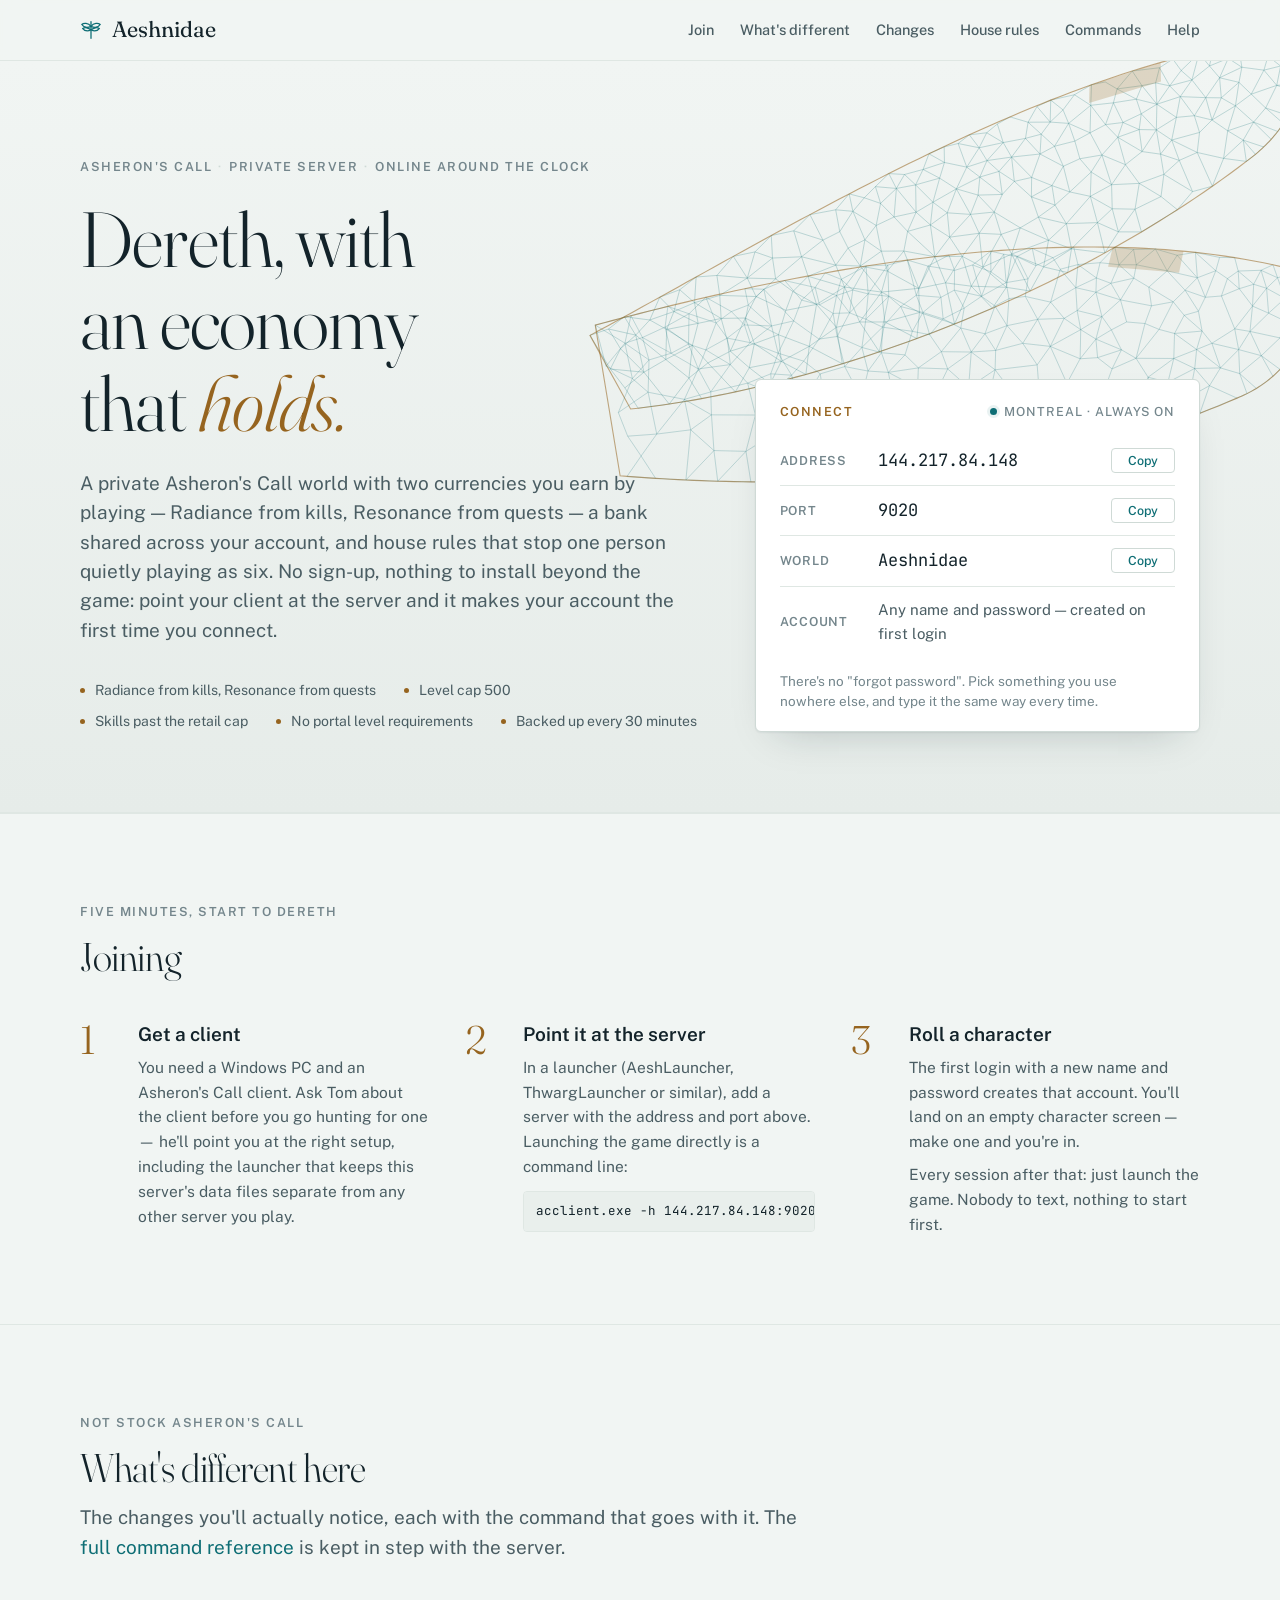
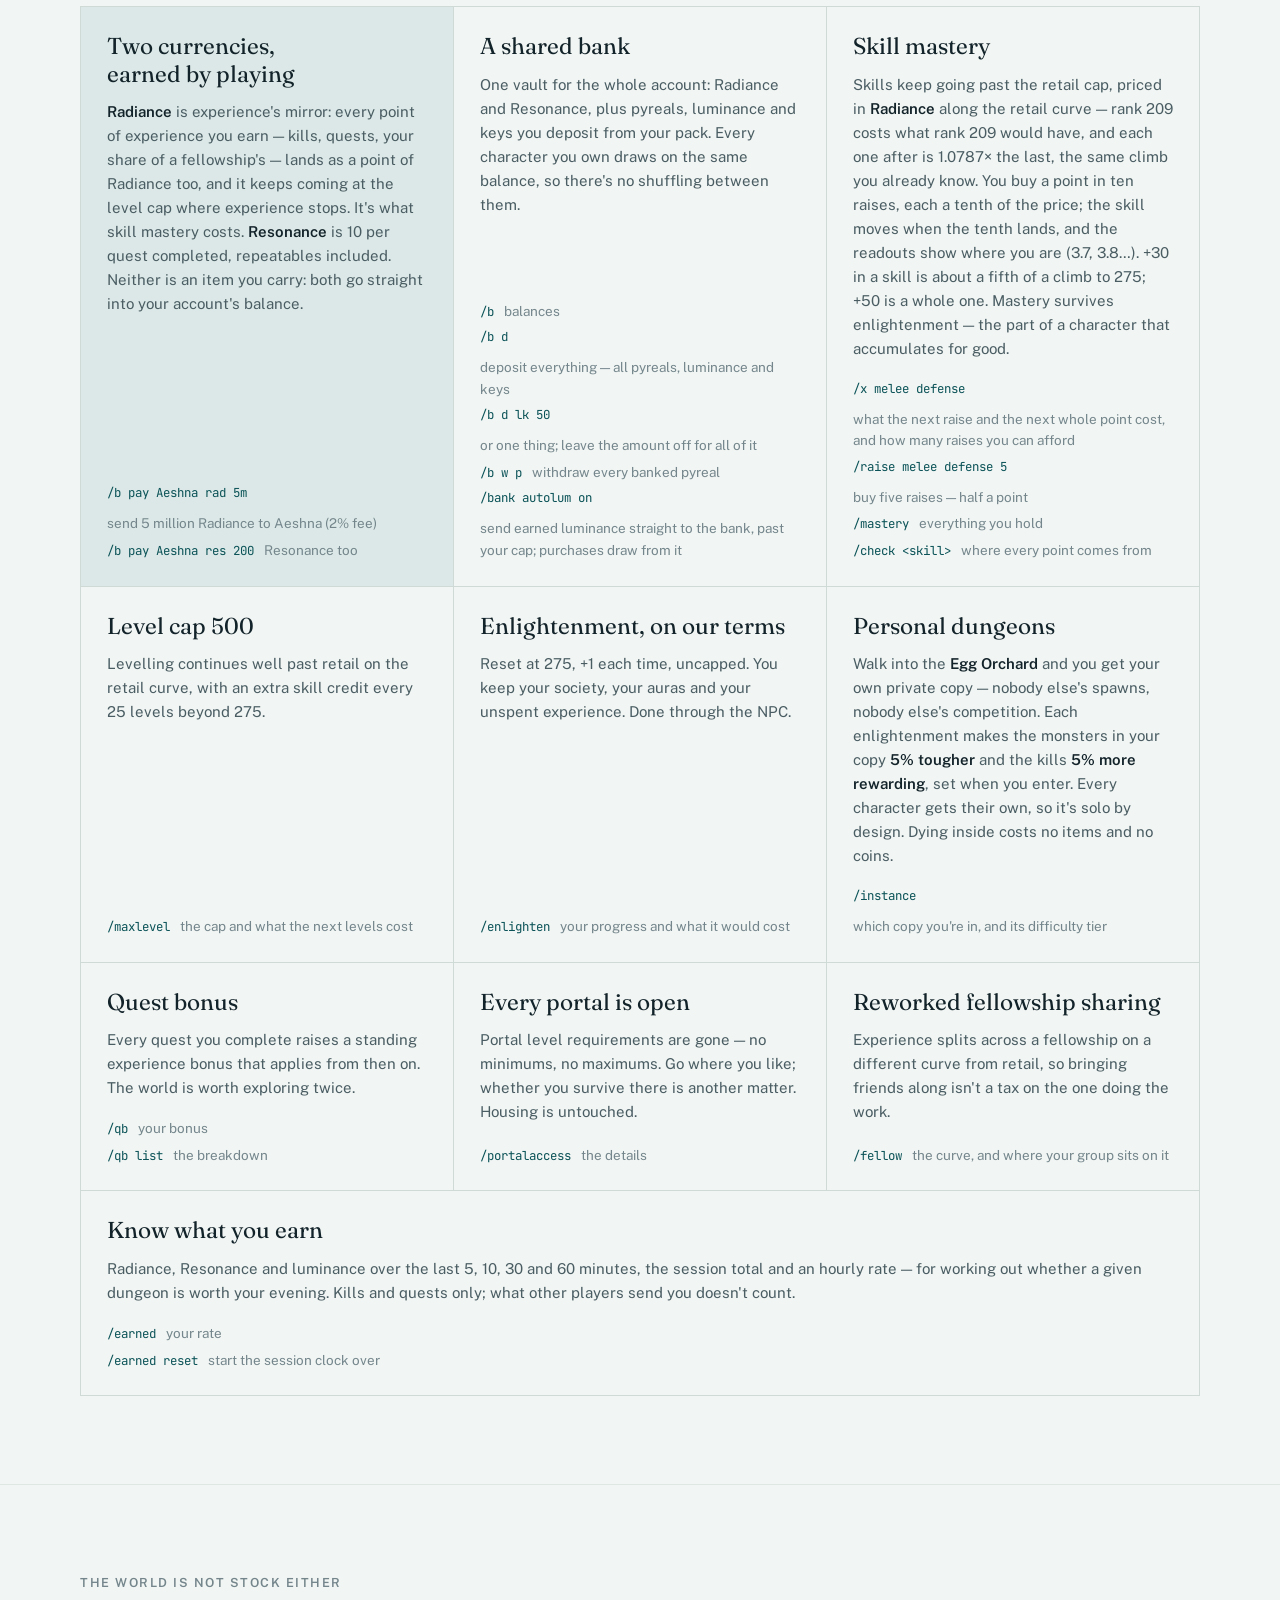
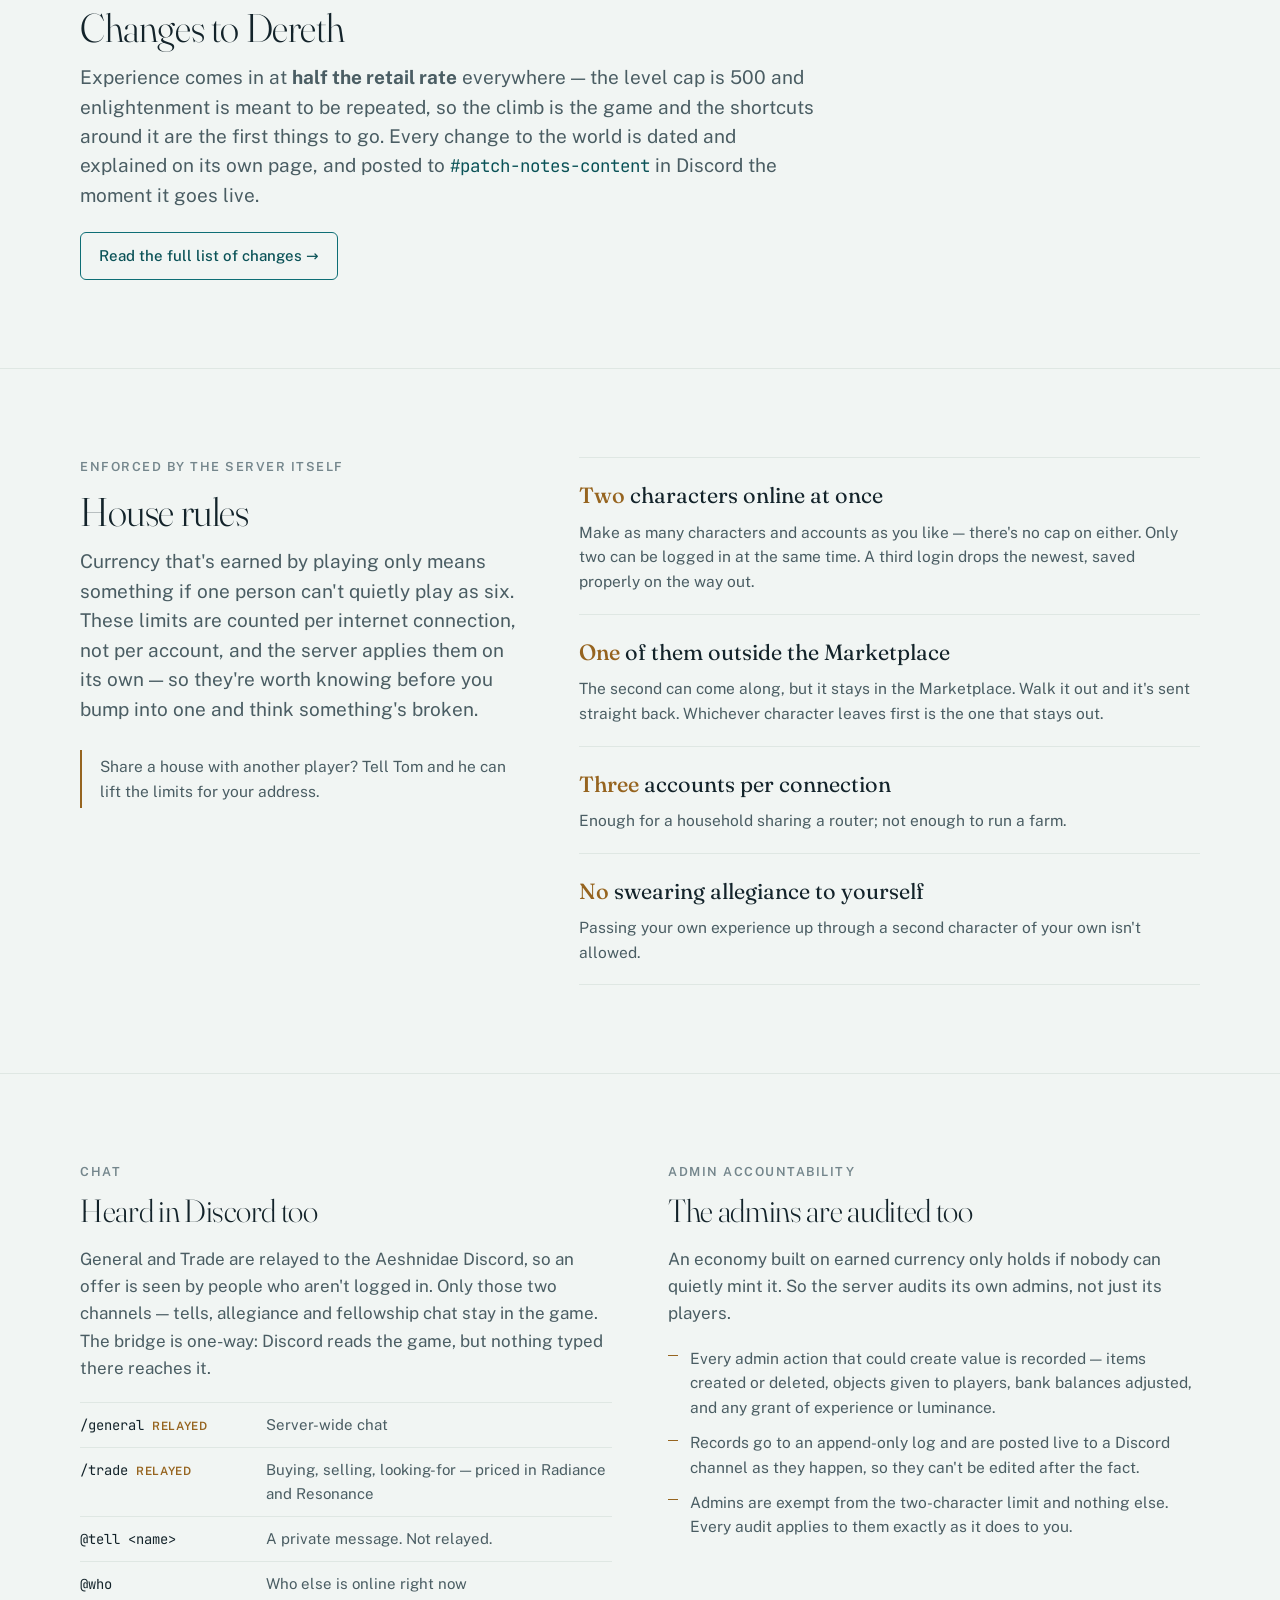
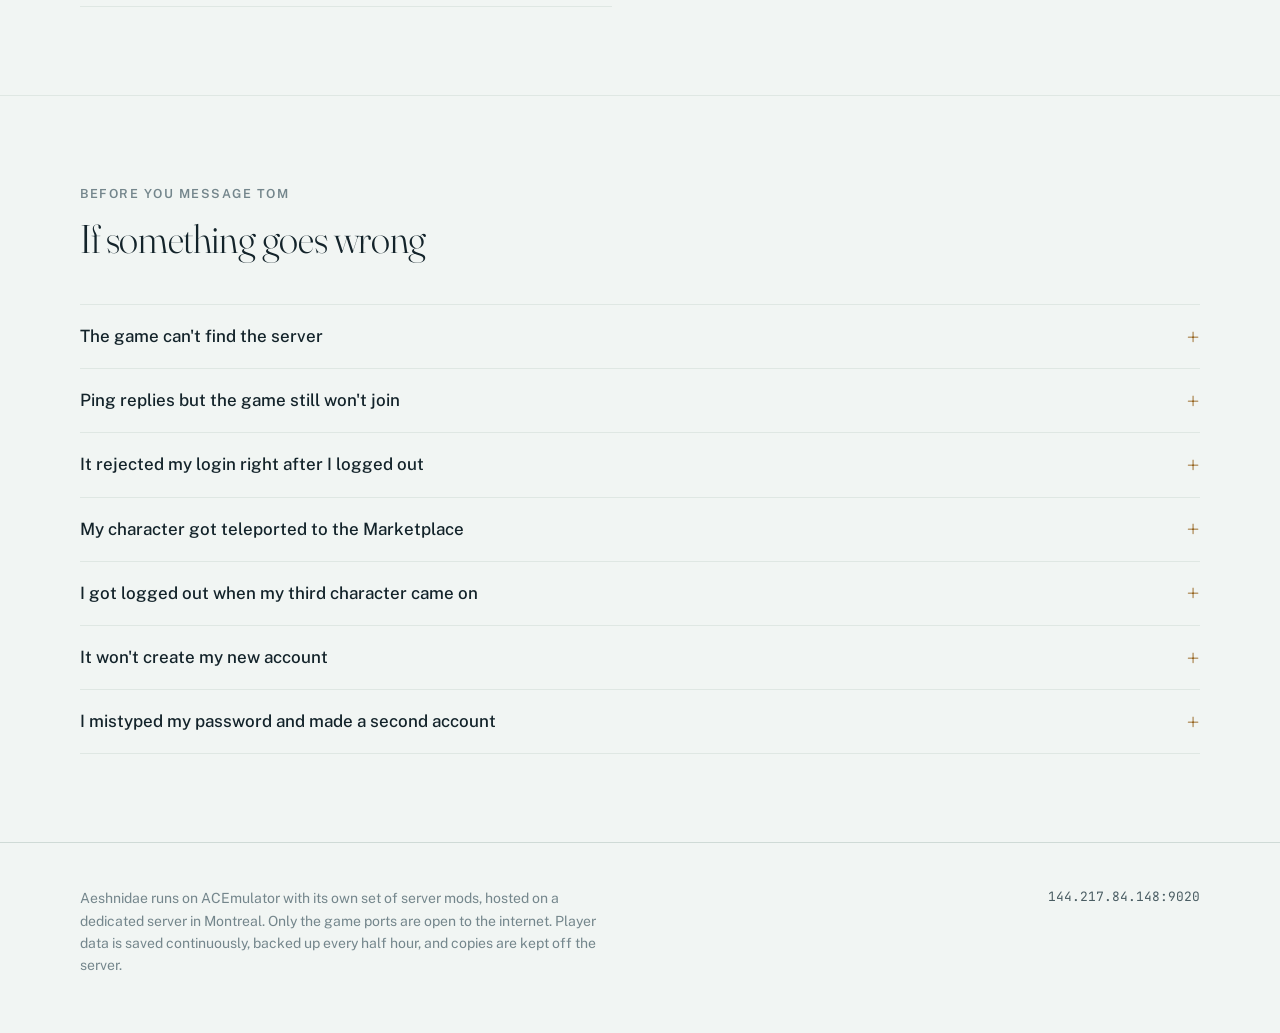
==== index.html @ 45475d8a "Skill mastery: points are ten raises again" ====
<!DOCTYPE html>
<html lang="en">
<head>
<meta charset="utf-8">
<meta name="viewport" content="width=device-width, initial-scale=1">
<meta name="description" content="Aeshnidae is a private Asheron's Call server: Radiance and Resonance earned by playing, a shared account bank, skills past the retail cap, and house rules the server enforces itself. Connect at 144.217.84.148:9020.">
<meta property="og:title" content="Aeshnidae">
<meta property="og:description" content="A private Asheron's Call world with an economy that holds. Online around the clock.">
<meta property="og:type" content="website">
<meta name="theme-color" content="#0B1416" media="(prefers-color-scheme: dark)">
<meta name="theme-color" content="#F1F5F3" media="(prefers-color-scheme: light)">
<link rel="icon" href="data:image/svg+xml,%3Csvg xmlns='http://www.w3.org/2000/svg' viewBox='0 0 24 24' fill='none' stroke='%235CC9C2' stroke-width='1.6' stroke-linecap='round'%3E%3Cpath d='M12 3v18'/%3E%3Cpath d='M12 8c-3-4-8-4-10-2 2 3 6 4 10 2Zm0 0c3-4 8-4 10-2-2 3-6 4-10 2Z'/%3E%3Cpath d='M12 12c-3-3-7-3-9-1.5 2 2.5 5.5 3 9 1.5Zm0 0c3-3 7-3 9-1.5-2 2.5-5.5 3-9 1.5Z'/%3E%3C/svg%3E">
<title>Aeshnidae</title>
<link rel="preconnect" href="https://fonts.googleapis.com">
<link rel="preconnect" href="https://fonts.gstatic.com" crossorigin>
<link rel="stylesheet" href="https://fonts.googleapis.com/css2?family=Fraunces:ital,opsz,wght@0,9..144,300;0,9..144,400;0,9..144,500;1,9..144,300;1,9..144,400&family=Public+Sans:wght@400;500;600&family=JetBrains+Mono:wght@400;500&display=swap">

<link rel="stylesheet" href="site.css">
</head>
<body>

<header class="nav">
  <div class="wrap">
    <a class="wordmark" href="#top" aria-label="Aeshnidae, home">
      <svg viewBox="0 0 24 24" fill="none" stroke="currentColor" stroke-width="1.4" stroke-linecap="round" aria-hidden="true">
        <path d="M12 3v18"/>
        <path d="M12 8c-3-4-8-4-10-2 2 3 6 4 10 2Zm0 0c3-4 8-4 10-2-2 3-6 4-10 2Z"/>
        <path d="M12 12c-3-3-7-3-9-1.5 2 2.5 5.5 3 9 1.5Zm0 0c3-3 7-3 9-1.5-2 2.5-5.5 3-9 1.5Z"/>
      </svg>
      Aeshnidae
    </a>
    <nav class="nav-links" aria-label="Sections">
      <a href="#join">Join</a>
      <a href="#different">What's different</a>
      <a href="changes.html">Changes</a>
      <a href="#rules">House rules</a>
      <a href="commands.html">Commands</a>
      <a href="#help">Help</a>
    </nav>
  </div>
</header>

<main id="top">

<!-- ================= HERO ================= -->
<section class="hero" aria-labelledby="hero-title">
  <canvas id="wing" aria-hidden="true"></canvas>
  <div class="wrap">
    <div class="hero-grid">
      <div>
        <p class="eyebrow">Asheron's Call<span class="sep">·</span>Private server<span class="sep">·</span>Online around the clock</p>
        <h1 id="hero-title" class="display">Dereth, with an economy that <em>holds.</em></h1>
        <p class="lede">A private Asheron's Call world with two currencies you earn by playing — Radiance from kills, Resonance from quests — a bank shared across your account, and house rules that stop one person quietly playing as six. No sign-up, nothing to install beyond the game: point your client at the server and it makes your account the first time you connect.</p>
        <div class="facts" aria-label="Key facts">
          <span>Radiance from kills, Resonance from quests</span>
          <span>Level cap 500</span>
          <span>Skills past the retail cap</span>
          <span>No portal level requirements</span>
          <span>Backed up every 30 minutes</span>
        </div>
      </div>

      <aside class="connect" aria-labelledby="connect-title">
        <p class="eyebrow" id="connect-title">Connect <span class="live">Montreal · always on</span></p>
        <div class="fields">
          <div class="field">
            <span class="k">Address</span>
            <span class="v">144.217.84.148</span>
            <button class="copy" type="button" data-copy="144.217.84.148">Copy</button>
          </div>
          <div class="field">
            <span class="k">Port</span>
            <span class="v">9020</span>
            <button class="copy" type="button" data-copy="9020">Copy</button>
          </div>
          <div class="field">
            <span class="k">World</span>
            <span class="v">Aeshnidae</span>
            <button class="copy" type="button" data-copy="Aeshnidae">Copy</button>
          </div>
          <div class="field">
            <span class="k">Account</span>
            <span class="v plain">Any name and password — created on first login</span>
            <span></span>
          </div>
        </div>
        <p class="note">There's no "forgot password". Pick something you use nowhere else, and type it the same way every time.</p>
      </aside>
    </div>
  </div>
</section>

<!-- ================= JOIN ================= -->
<section id="join" aria-labelledby="join-title">
  <div class="wrap">
    <div class="section-head">
      <p class="eyebrow">Five minutes, start to Dereth</p>
      <h2 id="join-title" class="display">Joining</h2>
    </div>
    <div class="steps">
      <div class="step">
        <span class="n" aria-hidden="true">1</span>
        <div>
          <h3>Get a client</h3>
          <p>You need a Windows PC and an Asheron's Call client. Ask Tom about the client before you go hunting for one — he'll point you at the right setup, including the launcher that keeps this server's data files separate from any other server you play.</p>
        </div>
      </div>
      <div class="step">
        <span class="n" aria-hidden="true">2</span>
        <div>
          <h3>Point it at the server</h3>
          <p>In a launcher (AeshLauncher, ThwargLauncher or similar), add a server with the address and port above. Launching the game directly is a command line:</p>
          <div class="cmdline">acclient.exe -h 144.217.84.148:9020 -a <b>YOURNAME</b> -v <b>YOURPASSWORD</b> -rodat off</div>
        </div>
      </div>
      <div class="step">
        <span class="n" aria-hidden="true">3</span>
        <div>
          <h3>Roll a character</h3>
          <p>The first login with a new name and password creates that account. You'll land on an empty character screen — make one and you're in.</p>
          <p>Every session after that: just launch the game. Nobody to text, nothing to start first.</p>
        </div>
      </div>
    </div>
  </div>
</section>

<!-- ================= WHAT'S DIFFERENT ================= -->
<section id="different" aria-labelledby="different-title">
  <div class="wrap">
    <div class="section-head">
      <p class="eyebrow">Not stock Asheron's Call</p>
      <h2 id="different-title" class="display">What's different here</h2>
      <p class="lede prose">The changes you'll actually notice, each with the command that goes with it. The <a href="commands.html">full command reference</a> is kept in step with the server.</p>
    </div>

    <div class="features">
      <article class="feature lead">
        <h3>Two currencies, earned by playing</h3>
        <p><strong>Radiance</strong> is experience's mirror: every point of experience you earn — kills, quests, your share of a fellowship's — lands as a point of Radiance too, and it keeps coming at the level cap where experience stops. It's what skill mastery costs. <strong>Resonance</strong> is 10 per quest completed, repeatables included. Neither is an item you carry: both go straight into your account's balance.</p>
        <div class="cmds">
          <div><code>/b pay Aeshna rad 5m</code><span>send 5 million Radiance to Aeshna (2% fee)</span></div>
          <div><code>/b pay Aeshna res 200</code><span>Resonance too</span></div>
        </div>
      </article>

      <article class="feature">
        <h3>A shared bank</h3>
        <p>One vault for the whole account: Radiance and Resonance, plus pyreals, luminance and keys you deposit from your pack. Every character you own draws on the same balance, so there's no shuffling between them.</p>
        <div class="cmds">
          <div><code>/b</code><span>balances</span></div>
          <div><code>/b d</code><span>deposit everything — all pyreals, luminance and keys</span></div>
          <div><code>/b d lk 50</code><span>or one thing; leave the amount off for all of it</span></div>
          <div><code>/b w p</code><span>withdraw every banked pyreal</span></div>
          <div><code>/bank autolum on</code><span>send earned luminance straight to the bank, past your cap; purchases draw from it</span></div>
        </div>
      </article>

      <article class="feature">
        <h3>Skill mastery</h3>
        <p>Skills keep going past the retail cap, priced in <strong>Radiance</strong> along the retail curve — rank 209 costs what rank 209 would have, and each one after is 1.0787× the last, the same climb you already know. You buy a point in ten raises, each a tenth of the price; the skill moves when the tenth lands, and the readouts show where you are (3.7, 3.8…). +30 in a skill is about a fifth of a climb to 275; +50 is a whole one. Mastery survives enlightenment — the part of a character that accumulates for good.</p>
        <div class="cmds">
          <div><code>/x melee defense</code><span>what the next raise and the next whole point cost, and how many raises you can afford</span></div>
          <div><code>/raise melee defense 5</code><span>buy five raises — half a point</span></div>
          <div><code>/mastery</code><span>everything you hold</span></div>
          <div><code>/check &lt;skill&gt;</code><span>where every point comes from</span></div>
        </div>
      </article>

      <article class="feature">
        <h3>Level cap 500</h3>
        <p>Levelling continues well past retail on the retail curve, with an extra skill credit every 25 levels beyond 275.</p>
        <div class="cmds">
          <div><code>/maxlevel</code><span>the cap and what the next levels cost</span></div>
        </div>
      </article>

      <article class="feature">
        <h3>Enlightenment, on our terms</h3>
        <p>Reset at 275, +1 each time, uncapped. You keep your society, your auras and your unspent experience. Done through the NPC.</p>
        <div class="cmds">
          <div><code>/enlighten</code><span>your progress and what it would cost</span></div>
        </div>
      </article>

      <article class="feature">
        <h3>Personal dungeons</h3>
        <p>Walk into the <strong>Egg Orchard</strong> and you get your own private copy — nobody else's spawns, nobody else's competition. Each enlightenment makes the monsters in your copy <strong>5% tougher</strong> and the kills <strong>5% more rewarding</strong>, set when you enter. Every character gets their own, so it's solo by design. Dying inside costs no items and no coins.</p>
        <div class="cmds">
          <div><code>/instance</code><span>which copy you're in, and its difficulty tier</span></div>
        </div>
      </article>

      <article class="feature">
        <h3>Quest bonus</h3>
        <p>Every quest you complete raises a standing experience bonus that applies from then on. The world is worth exploring twice.</p>
        <div class="cmds">
          <div><code>/qb</code><span>your bonus</span></div>
          <div><code>/qb list</code><span>the breakdown</span></div>
        </div>
      </article>

      <article class="feature">
        <h3>Every portal is open</h3>
        <p>Portal level requirements are gone — no minimums, no maximums. Go where you like; whether you survive there is another matter. Housing is untouched.</p>
        <div class="cmds">
          <div><code>/portalaccess</code><span>the details</span></div>
        </div>
      </article>

      <article class="feature">
        <h3>Reworked fellowship sharing</h3>
        <p>Experience splits across a fellowship on a different curve from retail, so bringing friends along isn't a tax on the one doing the work.</p>
        <div class="cmds">
          <div><code>/fellow</code><span>the curve, and where your group sits on it</span></div>
        </div>
      </article>

      <article class="feature">
        <h3>Know what you earn</h3>
        <p>Radiance, Resonance and luminance over the last 5, 10, 30 and 60 minutes, the session total and an hourly rate — for working out whether a given dungeon is worth your evening. Kills and quests only; what other players send you doesn't count.</p>
        <div class="cmds">
          <div><code>/earned</code><span>your rate</span></div>
          <div><code>/earned reset</code><span>start the session clock over</span></div>
        </div>
      </article>
    </div>
  </div>
</section>

<!-- ================= CHANGES (teaser) ================= -->
<section id="changes" aria-labelledby="changes-title">
  <div class="wrap">
    <div class="section-head" style="margin-bottom:0">
      <p class="eyebrow">The world is not stock either</p>
      <h2 id="changes-title" class="display">Changes to Dereth</h2>
      <p class="lede prose">Experience comes in at <strong>half the retail rate</strong> everywhere — the level cap is 500 and enlightenment is meant to be repeated, so the climb is the game and the shortcuts around it are the first things to go. Every change to the world is dated and explained on its own page, and posted to <code>#patch-notes-content</code> in Discord the moment it goes live.</p>
      <p><a class="button" href="changes.html">Read the full list of changes &rarr;</a></p>
    </div>
  </div>
</section>

<!-- ================= HOUSE RULES ================= -->
<section id="rules" aria-labelledby="rules-title">
  <div class="wrap">
    <div class="rules-grid">
      <div>
        <div class="section-head" style="margin-bottom:0">
          <p class="eyebrow">Enforced by the server itself</p>
          <h2 id="rules-title" class="display">House rules</h2>
          <p class="lede">Currency that's earned by playing only means something if one person can't quietly play as six. These limits are counted per internet connection, not per account, and the server applies them on its own — so they're worth knowing before you bump into one and think something's broken.</p>
        </div>
        <p class="aside">Share a house with another player? Tell Tom and he can lift the limits for your address.</p>
      </div>
      <div class="rules">
        <div class="rule">
          <h3><strong>Two</strong> characters online at once</h3>
          <p>Make as many characters and accounts as you like — there's no cap on either. Only two can be logged in at the same time. A third login drops the newest, saved properly on the way out.</p>
        </div>
        <div class="rule">
          <h3><strong>One</strong> of them outside the Marketplace</h3>
          <p>The second can come along, but it stays in the Marketplace. Walk it out and it's sent straight back. Whichever character leaves first is the one that stays out.</p>
        </div>
        <div class="rule">
          <h3><strong>Three</strong> accounts per connection</h3>
          <p>Enough for a household sharing a router; not enough to run a farm.</p>
        </div>
        <div class="rule">
          <h3><strong>No</strong> swearing allegiance to yourself</h3>
          <p>Passing your own experience up through a second character of your own isn't allowed.</p>
        </div>
      </div>
    </div>
  </div>
</section>

<!-- ================= CHAT + AUDIT ================= -->
<section id="community" aria-labelledby="chat-title">
  <div class="wrap two">
    <div>
      <p class="eyebrow">Chat</p>
      <h2 id="chat-title" class="display">Heard in Discord too</h2>
      <p class="prose soft">General and Trade are relayed to the Aeshnidae Discord, so an offer is seen by people who aren't logged in. Only those two channels — tells, allegiance and fellowship chat stay in the game. The bridge is one-way: Discord reads the game, but nothing typed there reaches it.</p>
      <div class="chan">
        <div><span><code>/general</code><span class="relay">Relayed</span></span><span>Server-wide chat</span></div>
        <div><span><code>/trade</code><span class="relay">Relayed</span></span><span>Buying, selling, looking-for — priced in Radiance and Resonance</span></div>
        <div><span><code>@tell &lt;name&gt;</code></span><span>A private message. Not relayed.</span></div>
        <div><span><code>@who</code></span><span>Who else is online right now</span></div>
      </div>
    </div>
    <div>
      <p class="eyebrow">Admin accountability</p>
      <h2 class="display">The admins are audited too</h2>
      <p class="prose soft">An economy built on earned currency only holds if nobody can quietly mint it. So the server audits its own admins, not just its players.</p>
      <ul class="audit-list">
        <li>Every admin action that could create value is recorded — items created or deleted, objects given to players, bank balances adjusted, and any grant of experience or luminance.</li>
        <li>Records go to an append-only log and are posted live to a Discord channel as they happen, so they can't be edited after the fact.</li>
        <li>Admins are exempt from the two-character limit and nothing else. Every audit applies to them exactly as it does to you.</li>
      </ul>
    </div>
  </div>
</section>

<!-- ================= HELP ================= -->
<section id="help" aria-labelledby="help-title">
  <div class="wrap">
    <div class="section-head">
      <p class="eyebrow">Before you message Tom</p>
      <h2 id="help-title" class="display">If something goes wrong</h2>
    </div>
    <div class="faq">
      <details>
        <summary>The game can't find the server</summary>
        <p>Check the address and port are exactly <span class="mono">144.217.84.148</span> and <span class="mono">9020</span>. A stale entry from the old setup is the usual culprit — the server used to be on a <span class="mono">100.x</span> address and that one is dead. If the numbers are right, open a command prompt and run <span class="mono">ping 144.217.84.148</span>. A reply means the server is reachable and the problem is in your client's settings.</p>
      </details>
      <details>
        <summary>Ping replies but the game still won't join</summary>
        <p>The server process may be down or restarting for an update. Give it two minutes, then message Tom — there's nothing to fix on your end.</p>
      </details>
      <details>
        <summary>It rejected my login right after I logged out</summary>
        <p>Normal. The server holds your session open for about a minute after you disconnect. Wait sixty seconds and try again.</p>
      </details>
      <details>
        <summary>My character got teleported to the Marketplace</summary>
        <p>Working as intended — you already have another character outside it. Log that one out and this one is free to leave.</p>
      </details>
      <details>
        <summary>I got logged out when my third character came on</summary>
        <p>Also intended. Two at a time. The newest login is the one dropped, and the character is saved on the way out — nothing is lost.</p>
      </details>
      <details>
        <summary>It won't create my new account</summary>
        <p>Three accounts per connection is the limit. Log in with one you already have, or ask Tom if you have a real reason for a fourth.</p>
      </details>
      <details>
        <summary>I mistyped my password and made a second account</summary>
        <p>Easily done, since any new username creates an account. Log in again with the spelling you meant — but the stray one counts toward your three, so ask Tom to clear it.</p>
      </details>
    </div>
  </div>
</section>

</main>

<footer>
  <div class="wrap">
    <p>Aeshnidae runs on ACEmulator with its own set of server mods, hosted on a dedicated server in Montreal. Only the game ports are open to the internet. Player data is saved continuously, backed up every half hour, and copies are kept off the server.</p>
    <p class="mono">144.217.84.148:9020</p>
  </div>
</footer>

<script>
  /* ---------- Copy buttons ---------- */
  document.querySelectorAll(".copy").forEach(function (btn) {
    btn.addEventListener("click", function () {
      var text = btn.getAttribute("data-copy");
      var done = function () {
        btn.textContent = "Copied";
        btn.setAttribute("data-done", "1");
        setTimeout(function () { btn.textContent = "Copy"; btn.removeAttribute("data-done"); }, 1400);
      };
      if (navigator.clipboard && navigator.clipboard.writeText) {
        navigator.clipboard.writeText(text).then(done, done);
      } else {
        var ta = document.createElement("textarea");
        ta.value = text; document.body.appendChild(ta); ta.select();
        try { document.execCommand("copy"); } catch (e) {}
        document.body.removeChild(ta); done();
      }
    });
  });

  /* ---------- Dragonfly wing: generated venation ----------
     Aeshnidae are the hawker dragonflies. Their wings are a network of cells
     bounded by veins, denser toward the leading edge, with a dark pterostigma
     near the tip. Here: points scattered inside a wing outline with that
     density bias, joined by a Gabriel graph (an edge survives only if no
     third point falls inside the circle it spans), which reads as cells. */
  (function () {
    var canvas = document.getElementById("wing");
    var hero = canvas.parentElement;
    var ctx = canvas.getContext("2d");
    var reduceMQ = window.matchMedia("(prefers-reduced-motion: reduce)");
    var seed = 20260911;
    function rnd() { seed = (seed * 1664525 + 1013904223) >>> 0; return seed / 4294967296; }

    function bez(p0, p1, p2, p3, t) {
      var u = 1 - t;
      return [u*u*u*p0[0] + 3*u*u*t*p1[0] + 3*u*t*t*p2[0] + t*t*t*p3[0],
              u*u*u*p0[1] + 3*u*u*t*p1[1] + 3*u*t*t*p2[1] + t*t*t*p3[1]];
    }
    // Wing outline: root at origin, extends +x. Leading edge nearly straight,
    // trailing edge fuller; hindwings are broader at the root than forewings.
    function leadingEdge(len, rootW, maxW) {
      return [[0, -rootW*0.35], [len*0.30, -rootW*0.55], [len*0.70, -maxW*0.50], [len, -maxW*0.12]];
    }
    function outline(len, rootW, maxW) {
      var segs = [
        leadingEdge(len, rootW, maxW),
        [[len, -maxW*0.12], [len*1.04, maxW*0.10], [len*0.99, maxW*0.38], [len*0.90, maxW*0.46]],
        [[len*0.90, maxW*0.46], [len*0.58, maxW*0.78], [len*0.22, maxW*0.62], [0, rootW*0.65]]
      ];
      var pts = [];
      segs.forEach(function (s) { for (var i = 0; i < 70; i++) pts.push(bez(s[0], s[1], s[2], s[3], i / 70)); });
      return pts;
    }
    function inside(poly, x, y) {
      var c = false;
      for (var i = 0, j = poly.length - 1; i < poly.length; j = i++) {
        var xi = poly[i][0], yi = poly[i][1], xj = poly[j][0], yj = poly[j][1];
        if ((yi > y) !== (yj > y) && x < (xj - xi) * (y - yi) / (yj - yi) + xi) c = !c;
      }
      return c;
    }
    function buildWing(len, rootW, maxW, count) {
      var poly = outline(len, rootW, maxW);
      var minX = 0, maxX = len*1.05, minY = -maxW*0.6, maxY = maxW*0.8;
      var pts = [];
      // boundary points, so cells close against the edge
      for (var b = 0; b < poly.length; b += 4) pts.push(poly[b]);
      var tries = 0, base = len / 34;
      while (pts.length < count && tries++ < 40000) {
        var x = minX + rnd() * (maxX - minX), y = minY + rnd() * (maxY - minY);
        if (!inside(poly, x, y)) continue;
        var t = (y - minY) / (maxY - minY);          // 0 = leading edge
        var tip = x / len;                            // 0 = root
        if (rnd() > 0.35 + 0.65 * (1 - t) * (0.6 + 0.4 * tip)) continue;
        var r = base * (0.55 + 0.75 * t) * (1.1 - 0.35 * tip), ok = true;
        for (var k = 0; k < pts.length; k++) {
          var dx = pts[k][0] - x, dy = pts[k][1] - y;
          if (dx*dx + dy*dy < r*r) { ok = false; break; }
        }
        if (ok) pts.push([x, y]);
      }
      // Gabriel graph
      var edges = [], n = pts.length, maxEdge = len * 0.09;
      for (var i = 0; i < n; i++) for (var j = i + 1; j < n; j++) {
        var ex = pts[i][0] - pts[j][0], ey = pts[i][1] - pts[j][1];
        var r2 = (ex*ex + ey*ey) / 4;
        if (r2 > maxEdge * maxEdge) continue;        // long edges never survive; skip early
        var mx = (pts[i][0] + pts[j][0]) / 2, my = (pts[i][1] + pts[j][1]) / 2, clear = true;
        for (var k2 = 0; k2 < n; k2++) {
          if (k2 === i || k2 === j) continue;
          var qx = pts[k2][0] - mx, qy = pts[k2][1] - my;
          if (qx*qx + qy*qy < r2 - 1e-6) { clear = false; break; }
        }
        if (clear) edges.push([pts[i], pts[j], Math.hypot(mx, my)]);
      }
      edges.sort(function (a, b) { return a[2] - b[2]; });
      // pterostigma: a small dark cell on the leading edge near the tip
      var le = leadingEdge(len, rootW, maxW);
      var a = bez(le[0], le[1], le[2], le[3], 0.74), c = bez(le[0], le[1], le[2], le[3], 0.84);
      var stigma = [a, c, [c[0] - len*0.01, c[1] + maxW*0.10], [a[0] - len*0.01, a[1] + maxW*0.09]];
      return { poly: poly, edges: edges, stigma: stigma };
    }

    var wings = [], W = 0, H = 0, dpr = 1, start = 0, raf = 0, instant = false;
    function layout() {
      seed = 20260911;
      dpr = Math.min(window.devicePixelRatio || 1, 2);
      W = hero.clientWidth; H = hero.clientHeight;
      canvas.width = W * dpr; canvas.height = H * dpr;
      var scale = Math.max(0.9, Math.min(1.5, W / 1100));
      var narrow = W < 880;
      var rootX = W * (narrow ? 0.25 : 0.47), rootY = H * (narrow ? 0.08 : 0.40);
      wings = [
        { w: buildWing(640, 70, 150, 240), x: rootX, y: rootY, rot: -0.42, s: scale },
        { w: buildWing(600, 130, 180, 250), x: rootX, y: rootY + 14 * scale, rot: -0.12, s: scale }
      ];
      start = 0;
      cancelAnimationFrame(raf);
      paint(1);                     // resting state, synchronously — thumbnails and no-rAF viewers get the wing
      if (!(instant || reduceMQ.matches)) raf = requestAnimationFrame(frame);
    }
    function colors() {
      var cs = getComputedStyle(document.documentElement);
      return { vein: cs.getPropertyValue("--wing-vein").trim(), edge: cs.getPropertyValue("--wing-edge").trim(), stigma: cs.getPropertyValue("--wing-stigma").trim() };
    }
    function frame(ts) {
      if (!start) start = ts;
      var t = Math.min(1, (ts - start) / 2600);
      paint(1 - Math.pow(1 - t, 3));
      if (t < 1) raf = requestAnimationFrame(frame);
    }
    function paint(e) {
      var col = colors();
      ctx.setTransform(dpr, 0, 0, dpr, 0, 0);
      ctx.clearRect(0, 0, W, H);
      wings.forEach(function (wg) {
        ctx.save();
        ctx.translate(wg.x, wg.y); ctx.rotate(wg.rot); ctx.scale(wg.s, wg.s);
        var n = Math.floor(wg.w.edges.length * e);
        ctx.beginPath();
        for (var i = 0; i < n; i++) { var ed = wg.w.edges[i]; ctx.moveTo(ed[0][0], ed[0][1]); ctx.lineTo(ed[1][0], ed[1][1]); }
        ctx.strokeStyle = col.vein; ctx.lineWidth = 0.7 / wg.s; ctx.stroke();
        // outline, drawn to the same reveal fraction along its length
        var m = Math.floor(wg.w.poly.length * e);
        ctx.beginPath();
        for (var p = 0; p < m; p++) { var q = wg.w.poly[p]; if (p === 0) ctx.moveTo(q[0], q[1]); else ctx.lineTo(q[0], q[1]); }
        if (e >= 1) ctx.closePath();
        ctx.strokeStyle = col.edge; ctx.lineWidth = 1.1 / wg.s; ctx.stroke();
        if (e > 0.85) {
          ctx.globalAlpha = (e - 0.85) / 0.15;
          ctx.beginPath(); var st = wg.w.stigma;
          ctx.moveTo(st[0][0], st[0][1]); for (var s = 1; s < st.length; s++) ctx.lineTo(st[s][0], st[s][1]); ctx.closePath();
          ctx.fillStyle = col.stigma; ctx.fill();
          ctx.globalAlpha = 1;
        }
        ctx.restore();
      });
    }
    var resizeTimer;
    window.addEventListener("resize", function () {
      clearTimeout(resizeTimer);
      resizeTimer = setTimeout(function () { instant = true; layout(); }, 150);
    });
    // theme flips: repaint in the new colours without replaying the draw-in
    window.matchMedia("(prefers-color-scheme: dark)").addEventListener("change", function () { cancelAnimationFrame(raf); paint(1); });
    layout();
    if (document.fonts && document.fonts.ready) document.fonts.ready.then(function () { if (Math.abs(hero.clientHeight - H) > 2) { instant = true; layout(); } });
  })();
</script>
</body>
</html>
---- site.css ----
/* ---------- Tokens: dark-first (the un-stamped default on a dark OS) ---------- */
  :root {
    color-scheme: dark light;
    --ground:       #0B1416;
    --ground-deep:  #070F11;
    --surface:      #132126;
    --surface-alt:  #192B31;
    --ink:          #E7EEEC;
    --ink-soft:     #A7B9BA;
    --ink-faint:    #77898C;
    --line:         #26393E;
    --line-soft:    #1B2C31;
    --accent:       #5CC9C2;
    --accent-deep:  #8FDBD6;
    --accent-wash:  rgba(92, 201, 194, .10);
    --brass:        #D6A650;
    --brass-deep:   #E9C27A;
    --brass-wash:   rgba(214, 166, 80, .10);
    --focus:        #8FDBD6;
    --shadow:       0 1px 2px rgba(0,0,0,.35), 0 18px 40px -22px rgba(0,0,0,.7);
    --wing-vein:    rgba(92, 201, 194, .34);
    --wing-edge:    rgba(214, 166, 80, .55);
    --wing-stigma:  rgba(214, 166, 80, .28);
  }

  @media (prefers-color-scheme: light) {
    :root:not([data-theme="dark"]) {
      --ground:       #F1F5F3;
      --ground-deep:  #E6ECE9;
      --surface:      #FFFFFF;
      --surface-alt:  #E9EFEC;
      --ink:          #13232A;
      --ink-soft:     #4A5D63;
      --ink-faint:    #74868C;
      --line:         #CFDAD6;
      --line-soft:    #DFE7E3;
      --accent:       #0E6E75;
      --accent-deep:  #0A5257;
      --accent-wash:  rgba(14, 110, 117, .09);
      --brass:        #96641F;
      --brass-deep:   #7A5017;
      --brass-wash:   rgba(150, 100, 31, .10);
      --focus:        #0E6E75;
      --shadow:       0 1px 2px rgba(16,40,45,.06), 0 18px 40px -22px rgba(16,40,45,.25);
      --wing-vein:    rgba(14, 110, 117, .30);
      --wing-edge:    rgba(150, 100, 31, .55);
      --wing-stigma:  rgba(150, 100, 31, .22);
    }
  }
  :root[data-theme="light"] {
    --ground:       #F1F5F3;
    --ground-deep:  #E6ECE9;
    --surface:      #FFFFFF;
    --surface-alt:  #E9EFEC;
    --ink:          #13232A;
    --ink-soft:     #4A5D63;
    --ink-faint:    #74868C;
    --line:         #CFDAD6;
    --line-soft:    #DFE7E3;
    --accent:       #0E6E75;
    --accent-deep:  #0A5257;
    --accent-wash:  rgba(14, 110, 117, .09);
    --brass:        #96641F;
    --brass-deep:   #7A5017;
    --brass-wash:   rgba(150, 100, 31, .10);
    --focus:        #0E6E75;
    --shadow:       0 1px 2px rgba(16,40,45,.06), 0 18px 40px -22px rgba(16,40,45,.25);
    --wing-vein:    rgba(14, 110, 117, .30);
    --wing-edge:    rgba(150, 100, 31, .55);
    --wing-stigma:  rgba(150, 100, 31, .22);
  }

  /* ---------- Base ---------- */
  *, *::before, *::after { box-sizing: border-box; }
  html { scroll-behavior: smooth; }
  @media (prefers-reduced-motion: reduce) { html { scroll-behavior: auto; } }

  body {
    margin: 0;
    background: var(--ground);
    color: var(--ink);
    font-family: "Public Sans", "Segoe UI", system-ui, sans-serif;
    font-size: 17px;
    line-height: 1.6;
    -webkit-font-smoothing: antialiased;
  }

  :focus-visible { outline: 2px solid var(--focus); outline-offset: 3px; border-radius: 2px; }

  a { color: var(--accent); text-decoration: none; }
  a:hover { color: var(--accent-deep); text-decoration: underline; text-underline-offset: 3px; }

  code, kbd, .mono {
    font-family: "JetBrains Mono", ui-monospace, Consolas, monospace;
    font-size: .92em;
  }
  code { color: var(--accent-deep); }

  h1, h2, h3 { text-wrap: balance; margin: 0; }
  .display {
    font-family: "Fraunces", "Iowan Old Style", Georgia, serif;
    font-variation-settings: "opsz" 144;
    font-weight: 300;
    letter-spacing: -.01em;
    line-height: 1.05;
  }
  .display em { font-style: italic; font-weight: 300; color: var(--brass); }

  .eyebrow {
    font-size: 12.5px;
    font-weight: 600;
    letter-spacing: .12em;
    text-transform: uppercase;
    color: var(--ink-faint);
  }
  .eyebrow .sep { margin: 0 .5em; color: var(--line); }

  .wrap { width: min(1120px, calc(100% - 48px)); margin-inline: auto; }
  .prose { max-width: 62ch; }
  p { margin: 0; }
  .lede { font-size: 19px; color: var(--ink-soft); line-height: 1.55; }
  .soft { color: var(--ink-soft); }

  section { padding-block: 88px; }
  section + section { border-top: 1px solid var(--line-soft); }
  .section-head { display: grid; gap: 14px; margin-bottom: 44px; }
  .section-head h2 { font-size: clamp(30px, 3.6vw, 40px); }

  /* ---------- Nav ---------- */
  .nav {
    position: sticky; top: 0; z-index: 10;
    background: color-mix(in srgb, var(--ground) 86%, transparent);
    backdrop-filter: blur(10px);
    -webkit-backdrop-filter: blur(10px);
    border-bottom: 1px solid var(--line-soft);
  }
  .nav .wrap { display: flex; align-items: center; justify-content: space-between; height: 60px; gap: 24px; }
  .wordmark {
    font-family: "Fraunces", Georgia, serif;
    font-variation-settings: "opsz" 40;
    font-weight: 400;
    font-size: 22px;
    color: var(--ink);
    display: inline-flex; align-items: center; gap: 10px;
  }
  .wordmark:hover { text-decoration: none; color: var(--ink); }
  .wordmark svg { width: 22px; height: 22px; color: var(--accent); }
  .nav-links { display: flex; gap: 26px; font-size: 14.5px; font-weight: 500; }
  .nav-links a { color: var(--ink-soft); }
  .nav-links a:hover { color: var(--ink); text-decoration: none; }
  @media (max-width: 640px) { .nav-links { display: none; } }

  /* ---------- Hero ---------- */
  .hero {
    position: relative;
    overflow: hidden;
    padding-block: 96px 80px;
    background: linear-gradient(180deg, var(--ground) 0%, var(--ground-deep) 100%);
    border-bottom: 1px solid var(--line-soft);
  }
  .hero canvas {
    position: absolute; inset: 0;
    width: 100%; height: 100%;
    pointer-events: none;
  }
  .hero .wrap { position: relative; }
  .hero-grid {
    display: grid;
    grid-template-columns: minmax(0, 1.25fr) minmax(300px, .9fr);
    gap: 56px;
    align-items: end;
  }
  @media (max-width: 880px) { .hero-grid { grid-template-columns: minmax(0, 1fr); gap: 40px; } }
  .hero h1 { font-size: clamp(44px, 6.4vw, 78px); margin-block: 22px 24px; max-width: 12ch; }
  .hero .lede { max-width: 52ch; }

  .facts {
    display: flex; flex-wrap: wrap; gap: 8px 28px;
    margin-top: 34px;
    font-size: 14px; color: var(--ink-soft);
  }
  .facts span::before {
    content: ""; display: inline-block; width: 5px; height: 5px; border-radius: 50%;
    background: var(--brass); margin-right: 10px; vertical-align: 2px;
  }

  /* Connection card — the one lifted object on the page */
  .connect {
    background: var(--surface);
    border: 1px solid var(--line);
    border-radius: 6px;
    box-shadow: var(--shadow);
    padding: 22px 24px 20px;
  }
  .connect .eyebrow { color: var(--brass); display: flex; flex-wrap: wrap; justify-content: space-between; align-items: center; gap: 6px 12px; }
  .connect .eyebrow .live { color: var(--ink-faint); letter-spacing: .08em; font-weight: 500; }
  .connect .eyebrow .live::before {
    content: ""; display: inline-block; width: 7px; height: 7px; border-radius: 50%;
    background: var(--accent); margin-right: 7px; vertical-align: 1px;
    box-shadow: 0 0 0 3px var(--accent-wash);
  }
  .fields { display: grid; margin-top: 14px; }
  .field {
    display: grid; grid-template-columns: 84px minmax(0, 1fr) auto; align-items: center; gap: 14px;
    padding: 11px 0; border-top: 1px solid var(--line-soft);
  }
  .field:first-child { border-top: 0; }
  .field .k { font-size: 12.5px; font-weight: 600; letter-spacing: .06em; text-transform: uppercase; color: var(--ink-faint); }
  .field .v { font-family: "JetBrains Mono", ui-monospace, monospace; font-size: 17px; font-variant-numeric: tabular-nums; color: var(--ink); overflow-wrap: anywhere; }
  .field .v.plain { font-family: "Public Sans", system-ui, sans-serif; font-size: 15px; color: var(--ink-soft); }
  .copy {
    font: 500 12.5px "Public Sans", system-ui, sans-serif;
    color: var(--accent); background: transparent;
    border: 1px solid var(--line); border-radius: 4px;
    padding: 4px 10px; cursor: pointer; min-width: 64px;
  }
  .copy:hover { background: var(--accent-wash); border-color: var(--accent); }
  .copy[data-done] { color: var(--brass); border-color: var(--brass); }
  .connect .note { margin-top: 14px; font-size: 13.5px; color: var(--ink-faint); line-height: 1.5; }

  /* ---------- Steps ---------- */
  .steps { display: grid; grid-template-columns: repeat(3, minmax(0, 1fr)); gap: 36px; }
  @media (max-width: 880px) { .steps { grid-template-columns: minmax(0, 1fr); gap: 28px; } }
  .step { display: grid; grid-template-columns: 44px minmax(0, 1fr); gap: 14px; align-items: start; }
  .step .n {
    font-family: "Fraunces", Georgia, serif; font-variation-settings: "opsz" 72;
    font-weight: 300; font-size: 40px; line-height: 1; color: var(--brass);
    font-variant-numeric: tabular-nums; margin-top: -2px;
  }
  .step h3 { font-size: 19px; font-weight: 600; margin-bottom: 8px; line-height: 1.3; }
  .step p { color: var(--ink-soft); font-size: 15.5px; }
  .step p + p { margin-top: 8px; }
  .cmdline {
    margin-top: 12px; padding: 10px 12px;
    background: var(--surface-alt); border: 1px solid var(--line-soft); border-radius: 4px;
    font-family: "JetBrains Mono", ui-monospace, monospace; font-size: 12.5px; line-height: 1.5;
    color: var(--ink); overflow-x: auto; white-space: nowrap;
  }
  .cmdline b { font-weight: 500; color: var(--brass); }

  /* ---------- Features ---------- */
  .features {
    display: grid; grid-template-columns: repeat(3, minmax(0, 1fr));
    border-top: 1px solid var(--line); border-left: 1px solid var(--line);
  }
  @media (max-width: 960px) { .features { grid-template-columns: repeat(2, minmax(0, 1fr)); } }
  @media (max-width: 600px) { .features { grid-template-columns: minmax(0, 1fr); } }
  .feature {
    padding: 26px 26px 24px;
    border-right: 1px solid var(--line); border-bottom: 1px solid var(--line);
    display: grid; grid-template-rows: auto 1fr auto; gap: 12px;
  }
  .feature.lead { background: var(--accent-wash); }
  /* A card left alone on the last row stretches across it, so an odd count reads as a
     deliberate closer rather than a leftover. */
  .feature:last-child:nth-child(3n + 1) { grid-column: 1 / -1; }
  .feature h3 {
    font-family: "Fraunces", Georgia, serif; font-variation-settings: "opsz" 40;
    font-weight: 400; font-size: 23px; line-height: 1.2;
  }
  .feature p { color: var(--ink-soft); font-size: 15px; }
  .feature p strong { color: var(--ink); font-weight: 600; }
  .feature .cmds { display: grid; gap: 5px; margin-top: 6px; font-size: 13.5px; }
  .feature .cmds div { display: flex; gap: 10px; align-items: baseline; flex-wrap: wrap; }
  .feature .cmds code { color: var(--accent-deep); white-space: nowrap; }
  .feature .cmds span { color: var(--ink-faint); }

  /* ---------- Rules ---------- */
  .rules-grid { display: grid; grid-template-columns: minmax(0, 5fr) minmax(0, 7fr); gap: 56px; align-items: start; }
  @media (max-width: 880px) { .rules-grid { grid-template-columns: minmax(0, 1fr); gap: 36px; } }
  .rules { display: grid; }
  .rule { padding: 20px 0; border-top: 1px solid var(--line-soft); display: grid; gap: 6px; }
  .rule:last-child { border-bottom: 1px solid var(--line-soft); }
  .rule h3 {
    font-family: "Fraunces", Georgia, serif; font-variation-settings: "opsz" 40;
    font-weight: 400; font-size: 22px;
  }
  .rule h3 strong { font-weight: 500; color: var(--brass); }
  .rule p { color: var(--ink-soft); font-size: 15.5px; }
  .aside {
    border-left: 2px solid var(--brass); padding: 4px 0 4px 18px;
    color: var(--ink-soft); font-size: 15.5px; margin-top: 26px;
  }

  /* ---------- Chat + audit, two columns ---------- */
  .two { display: grid; grid-template-columns: repeat(2, minmax(0, 1fr)); gap: 56px; }
  @media (max-width: 880px) { .two { grid-template-columns: minmax(0, 1fr); gap: 56px; } }
  .two h2 { font-size: clamp(26px, 3vw, 32px); margin: 12px 0 18px; }
  .chan { display: grid; margin-top: 20px; }
  .chan div { display: grid; grid-template-columns: minmax(120px, 170px) minmax(0, 1fr); gap: 16px; padding: 10px 0; border-top: 1px solid var(--line-soft); font-size: 15px; color: var(--ink-soft); }
  .chan div:last-child { border-bottom: 1px solid var(--line-soft); }
  .chan code { color: var(--ink); }
  .chan .relay { color: var(--brass); font-size: 11.5px; font-weight: 600; letter-spacing: .06em; text-transform: uppercase; margin-left: 8px; }
  .audit-list { margin: 18px 0 0; padding: 0; list-style: none; display: grid; gap: 10px; color: var(--ink-soft); font-size: 15.5px; }
  .audit-list li { padding-left: 22px; position: relative; }
  .audit-list li::before { content: ""; position: absolute; left: 0; top: .62em; width: 10px; height: 1px; background: var(--brass); }

  /* ---------- Troubleshooting ---------- */
  .faq { display: grid; border-top: 1px solid var(--line-soft); }
  .faq details { border-bottom: 1px solid var(--line-soft); }
  .faq summary {
    cursor: pointer; list-style: none; padding: 18px 0;
    display: flex; justify-content: space-between; align-items: center; gap: 20px;
    font-weight: 500; font-size: 17px;
  }
  .faq summary::-webkit-details-marker { display: none; }
  .faq summary::after {
    content: "+"; font-family: "Fraunces", Georgia, serif; font-weight: 300; font-size: 26px; line-height: 1;
    color: var(--brass); flex: none; transition: transform .2s ease;
  }
  .faq details[open] summary::after { transform: rotate(45deg); }
  .faq details p { color: var(--ink-soft); font-size: 15.5px; padding-bottom: 20px; max-width: 66ch; }
  @media (prefers-reduced-motion: reduce) { .faq summary::after { transition: none; } }

  /* ---------- Footer ---------- */
  footer { border-top: 1px solid var(--line); padding-block: 44px 56px; color: var(--ink-faint); font-size: 14px; }
  footer .wrap { display: grid; grid-template-columns: minmax(0, 1fr) auto; gap: 24px; align-items: start; }
  @media (max-width: 720px) { footer .wrap { grid-template-columns: minmax(0, 1fr); } }
  footer p { max-width: 60ch; line-height: 1.6; }
  footer .mono { color: var(--ink-soft); }

/* ---- subpages (changes.html) ---- */
.subpage { padding-top: 40px; }
.subpage h1.display { font-size: clamp(38px, 5vw, 56px); }
.changes .rule { gap: 8px; }
.changes .rule .eyebrow { margin-bottom: 2px; }
.button {
  display: inline-block; margin-top: 8px;
  padding: 11px 18px; border: 1px solid var(--accent); border-radius: 6px;
  color: var(--accent-deep); text-decoration: none; font-weight: 500; font-size: 15px;
}
.button:hover { background: var(--accent-wash); }
.nav-links a[aria-current="page"] { color: var(--ink); }

/* value tables inside a change entry (from the note's ``` blocks) */
.changes pre.values {
  margin: 4px 0 2px; padding: 12px 14px;
  background: var(--surface); border: 1px solid var(--line-soft); border-radius: 6px;
  color: var(--ink-soft); font-size: 13px; line-height: 1.5; overflow-x: auto;
}
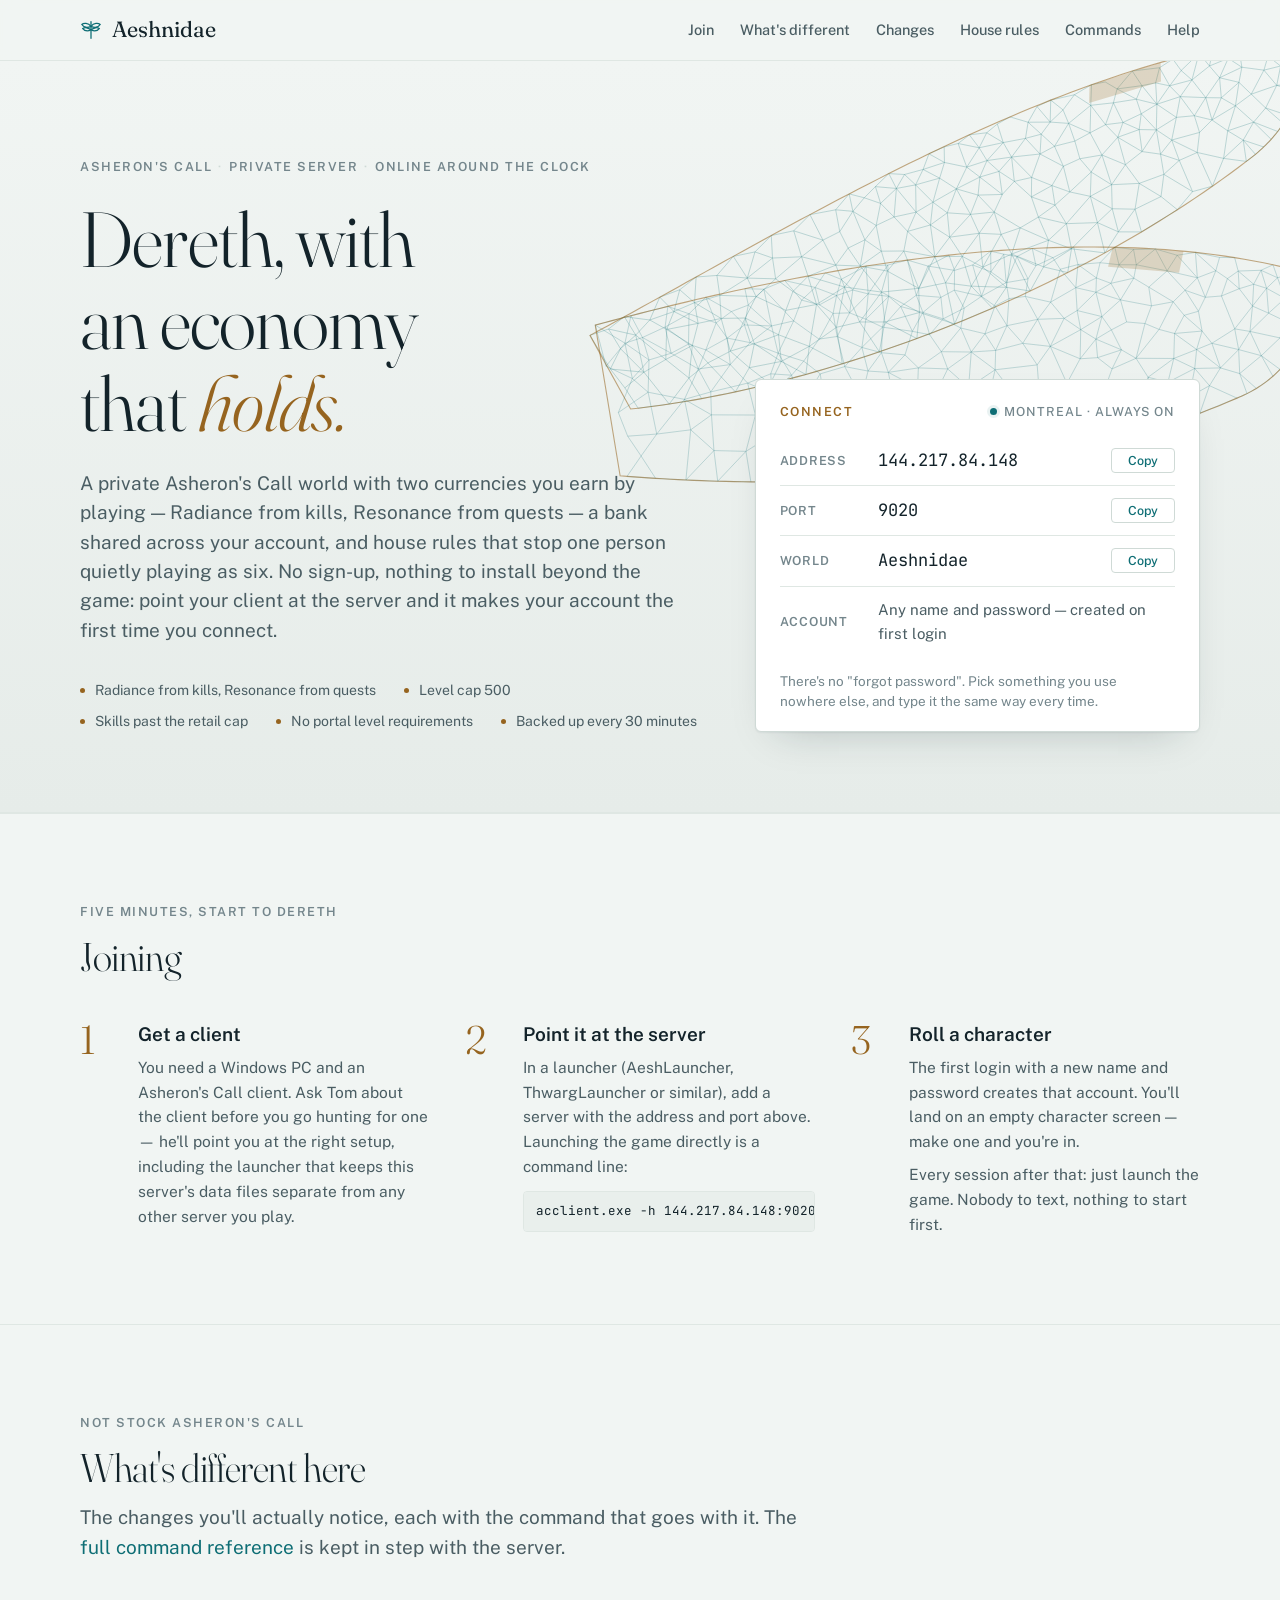
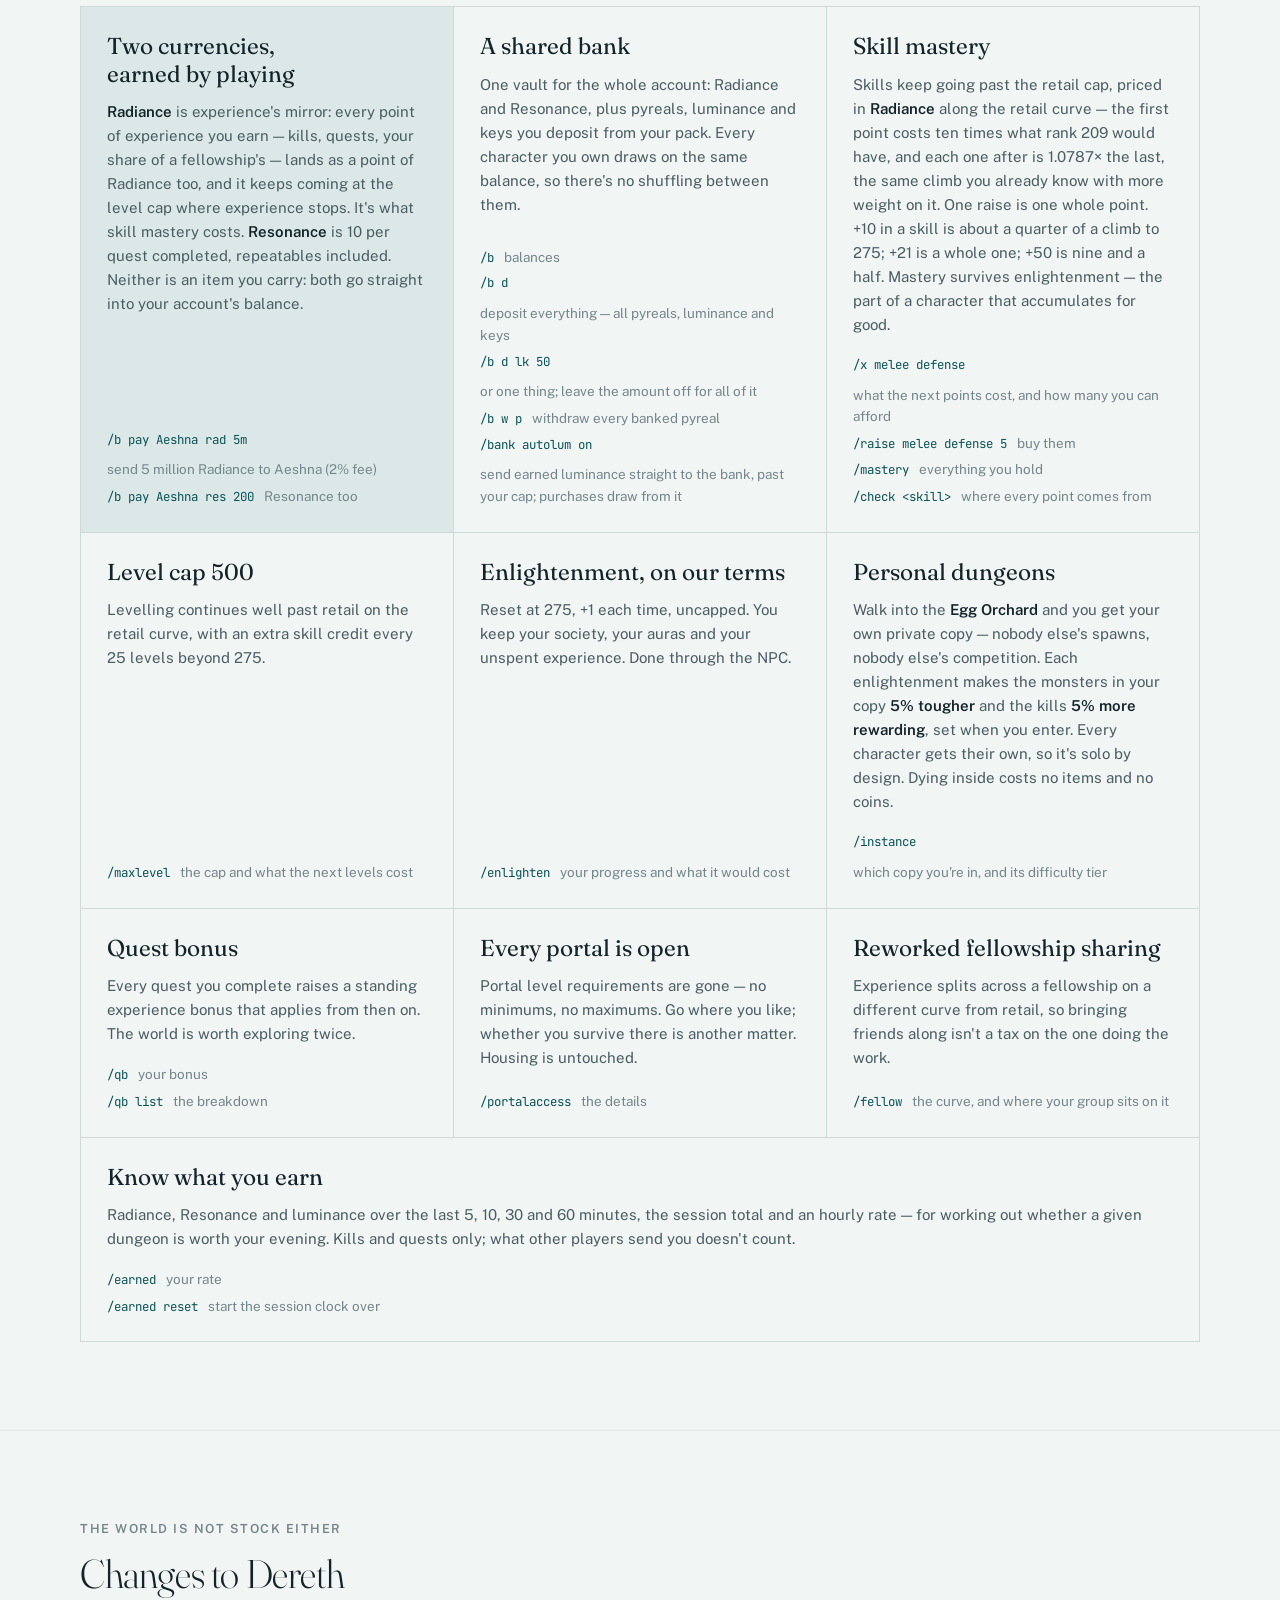
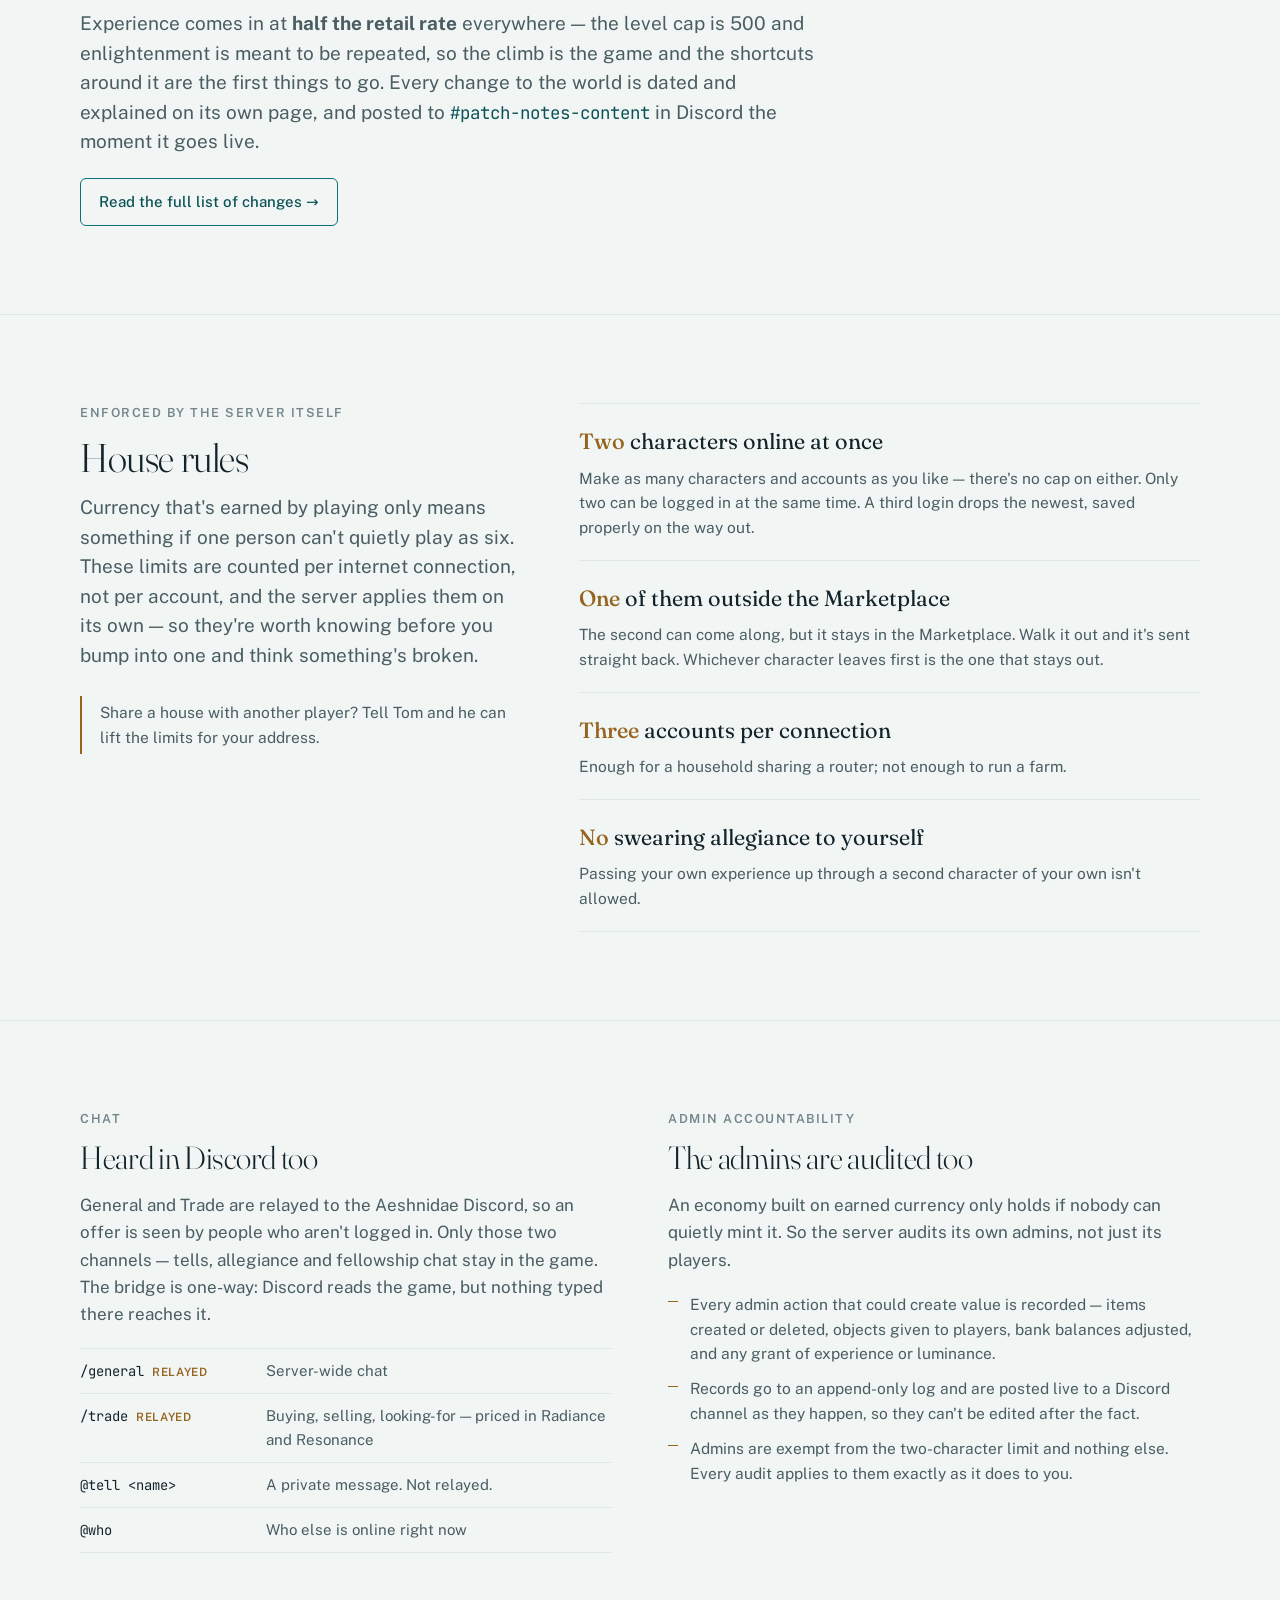
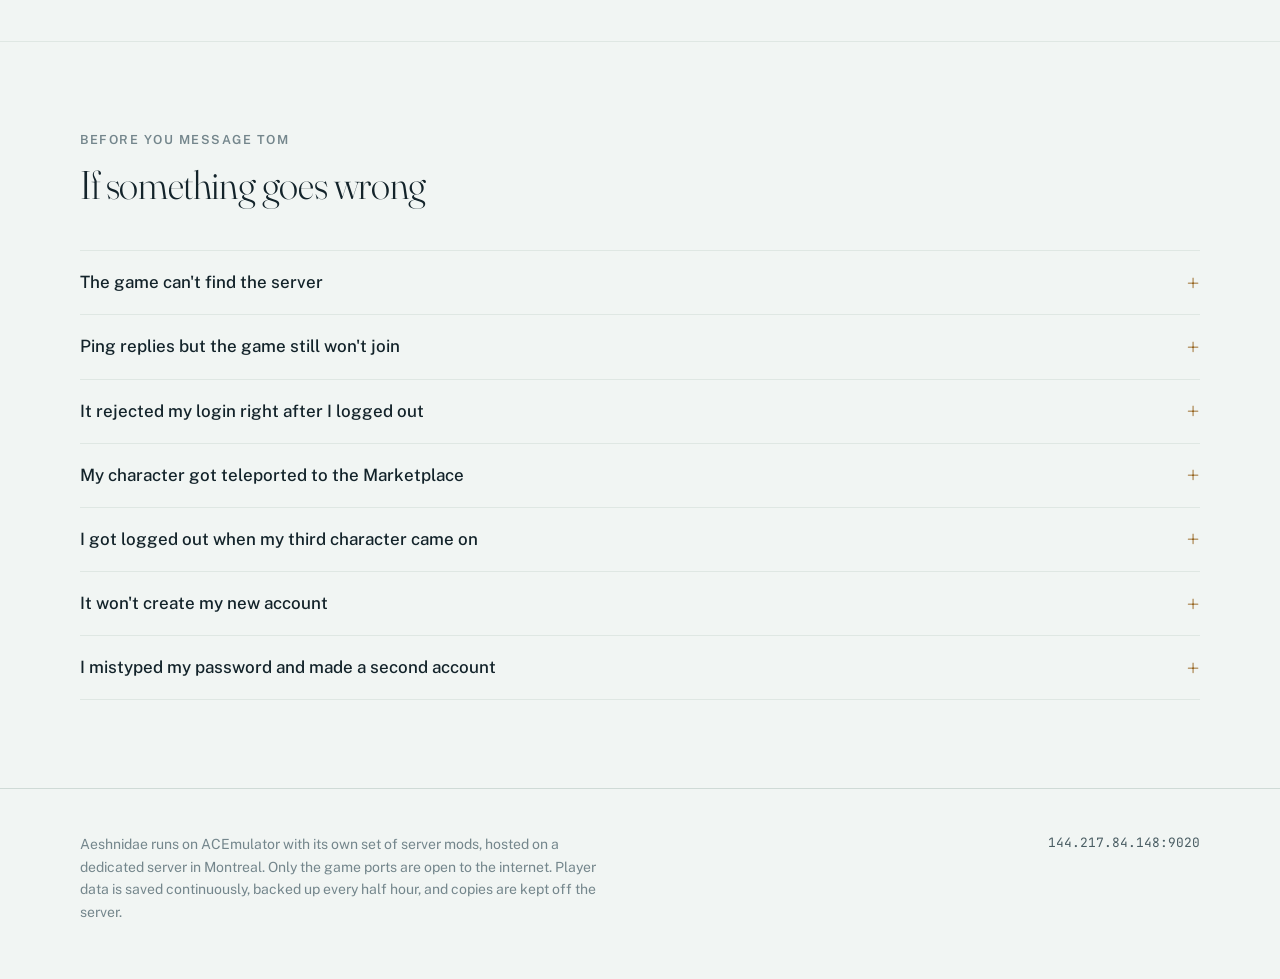
==== commit 395d028b: "Skill mastery: whole points at ten times the price" ====
--- a/index.html
+++ b/index.html
@@ -158,10 +158,10 @@
 
       <article class="feature">
         <h3>Skill mastery</h3>
-        <p>Skills keep going past the retail cap, priced in <strong>Radiance</strong> along the retail curve — rank 209 costs what rank 209 would have, and each one after is 1.0787× the last, the same climb you already know. You buy a point in ten raises, each a tenth of the price; the skill moves when the tenth lands, and the readouts show where you are (3.7, 3.8…). +30 in a skill is about a fifth of a climb to 275; +50 is a whole one. Mastery survives enlightenment — the part of a character that accumulates for good.</p>
-        <div class="cmds">
-          <div><code>/x melee defense</code><span>what the next raise and the next whole point cost, and how many raises you can afford</span></div>
-          <div><code>/raise melee defense 5</code><span>buy five raises — half a point</span></div>
+        <p>Skills keep going past the retail cap, priced in <strong>Radiance</strong> along the retail curve — the first point costs ten times what rank 209 would have, and each one after is 1.0787× the last, the same climb you already know with more weight on it. One raise is one whole point. +10 in a skill is about a quarter of a climb to 275; +21 is a whole one; +50 is nine and a half. Mastery survives enlightenment — the part of a character that accumulates for good.</p>
+        <div class="cmds">
+          <div><code>/x melee defense</code><span>what the next points cost, and how many you can afford</span></div>
+          <div><code>/raise melee defense 5</code><span>buy them</span></div>
           <div><code>/mastery</code><span>everything you hold</span></div>
           <div><code>/check &lt;skill&gt;</code><span>where every point comes from</span></div>
         </div>
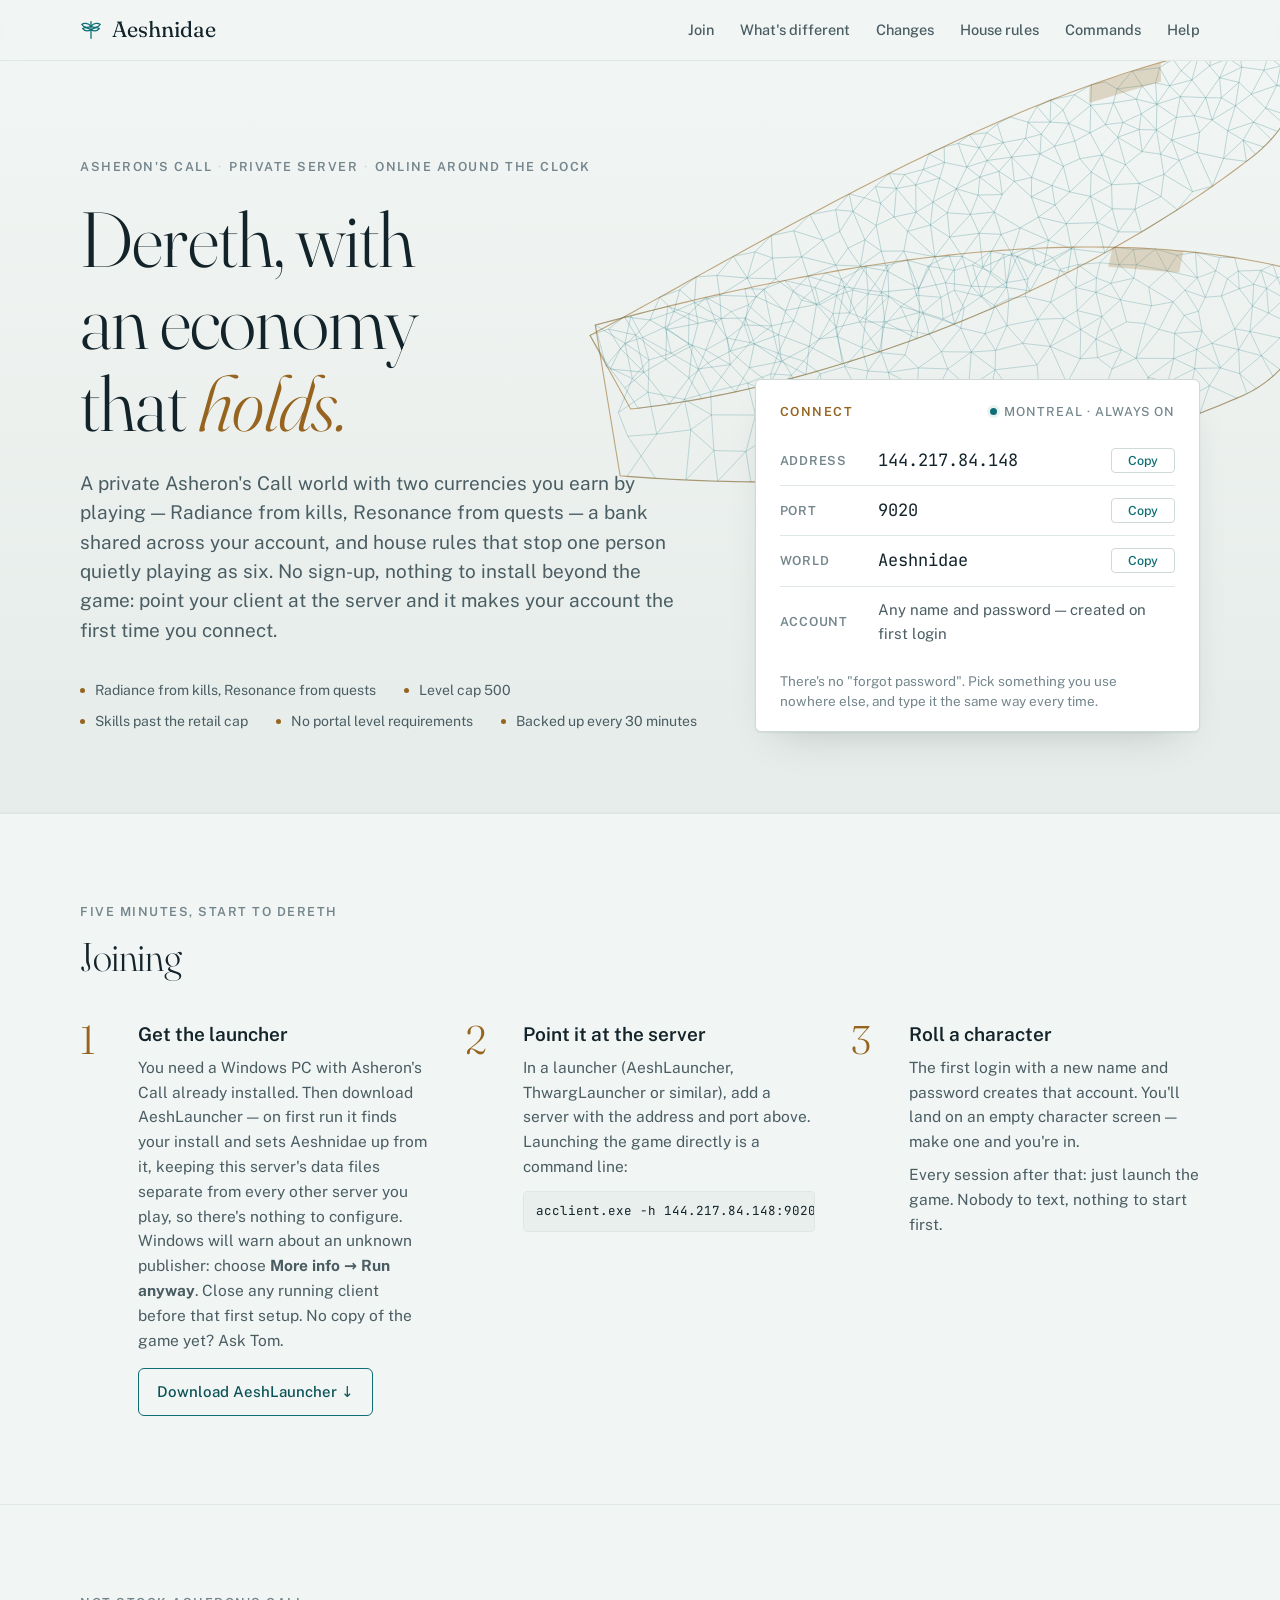
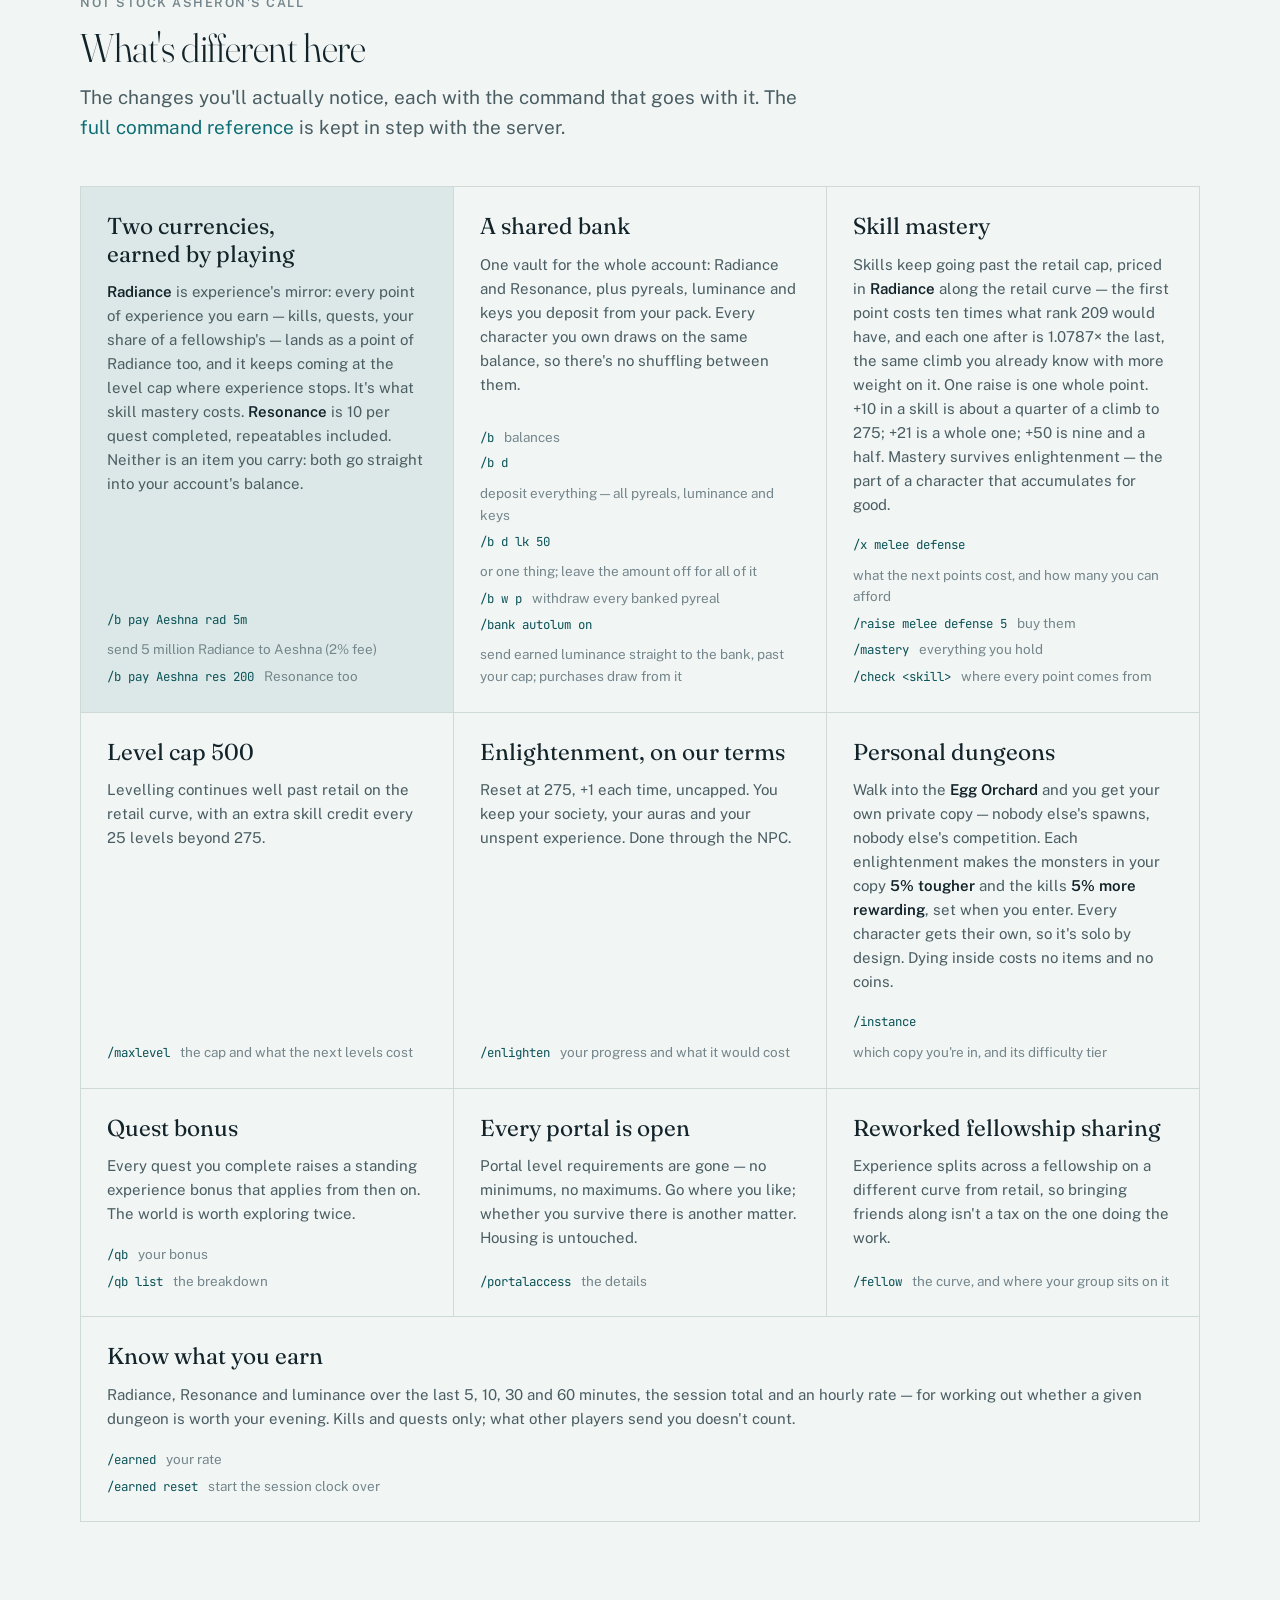
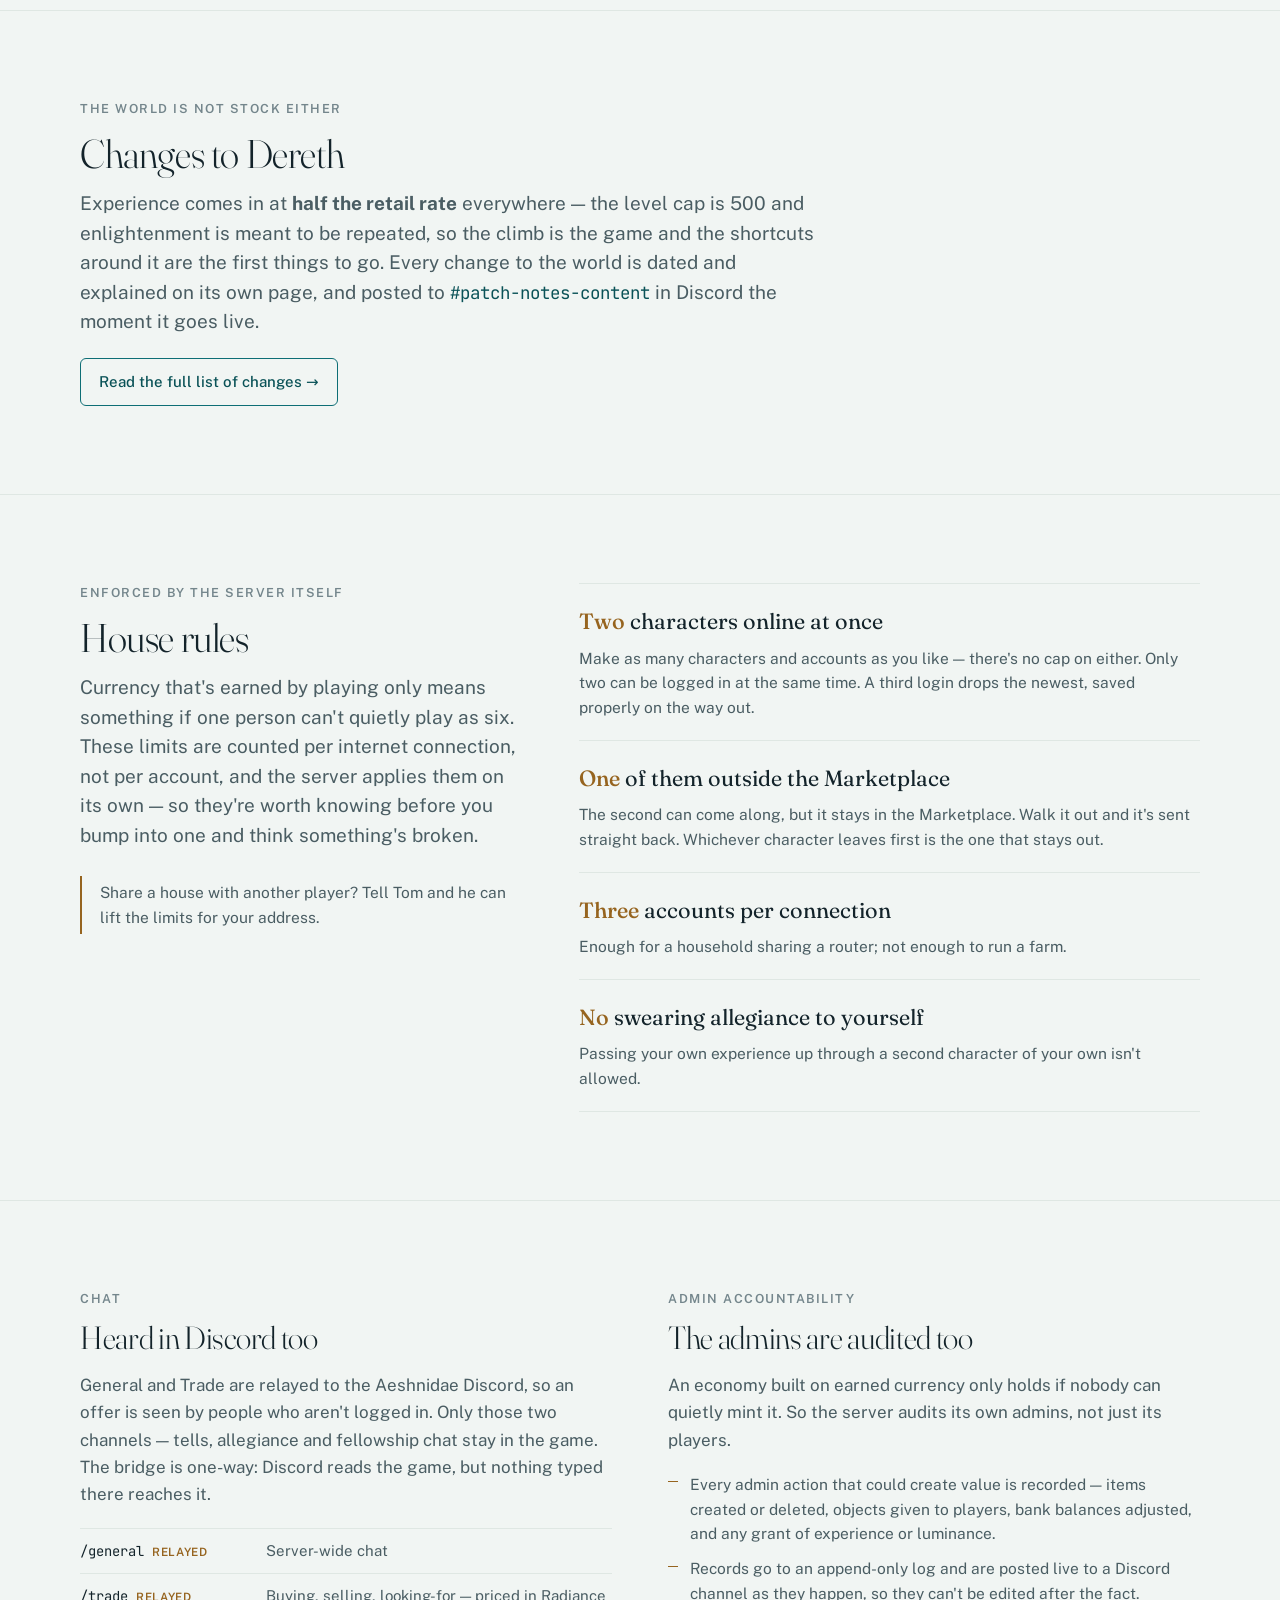
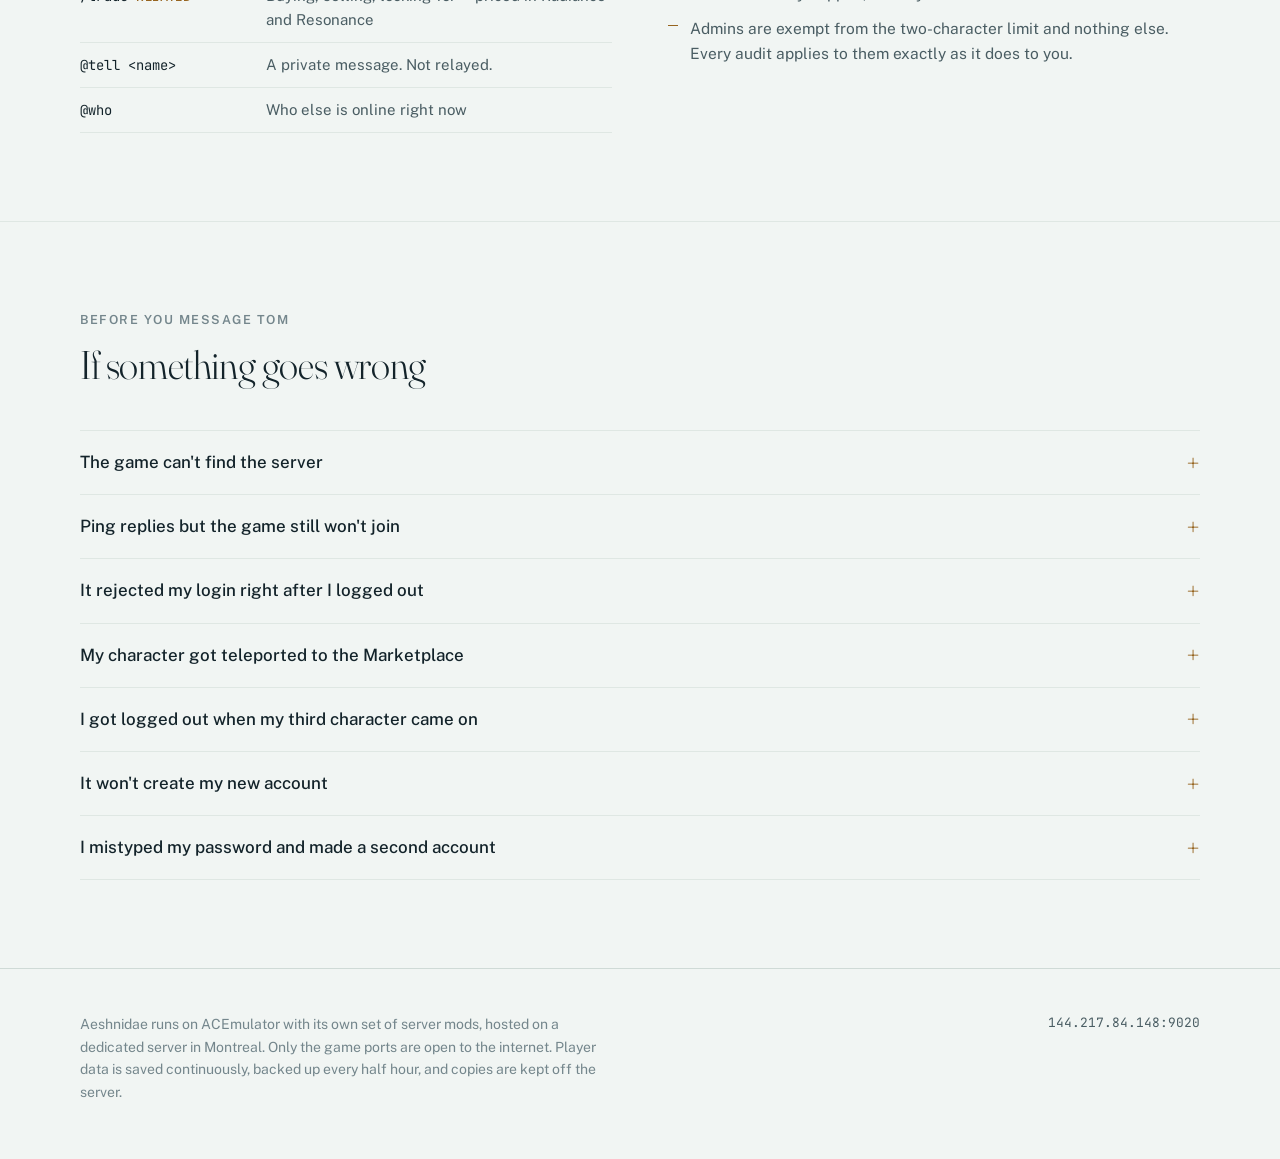
==== commit 9230868e: "Add AeshLauncher download to the Joining steps Links step 1 to the launcher published as a GitHub Re" ====
--- a/index.html
+++ b/index.html
@@ -101,8 +101,9 @@
       <div class="step">
         <span class="n" aria-hidden="true">1</span>
         <div>
-          <h3>Get a client</h3>
-          <p>You need a Windows PC and an Asheron's Call client. Ask Tom about the client before you go hunting for one — he'll point you at the right setup, including the launcher that keeps this server's data files separate from any other server you play.</p>
+          <h3>Get the launcher</h3>
+          <p>You need a Windows PC with Asheron's Call already installed. Then download AeshLauncher — on first run it finds your install and sets Aeshnidae up from it, keeping this server's data files separate from every other server you play, so there's nothing to configure. Windows will warn about an unknown publisher: choose <b>More info &rarr; Run anyway</b>. Close any running client before that first setup. No copy of the game yet? Ask Tom.</p>
+          <p><a class="button" href="https://github.com/tombohar/aeshnidae-site/releases/latest/download/AeshLauncher.exe">Download AeshLauncher &darr;</a></p>
         </div>
       </div>
       <div class="step">
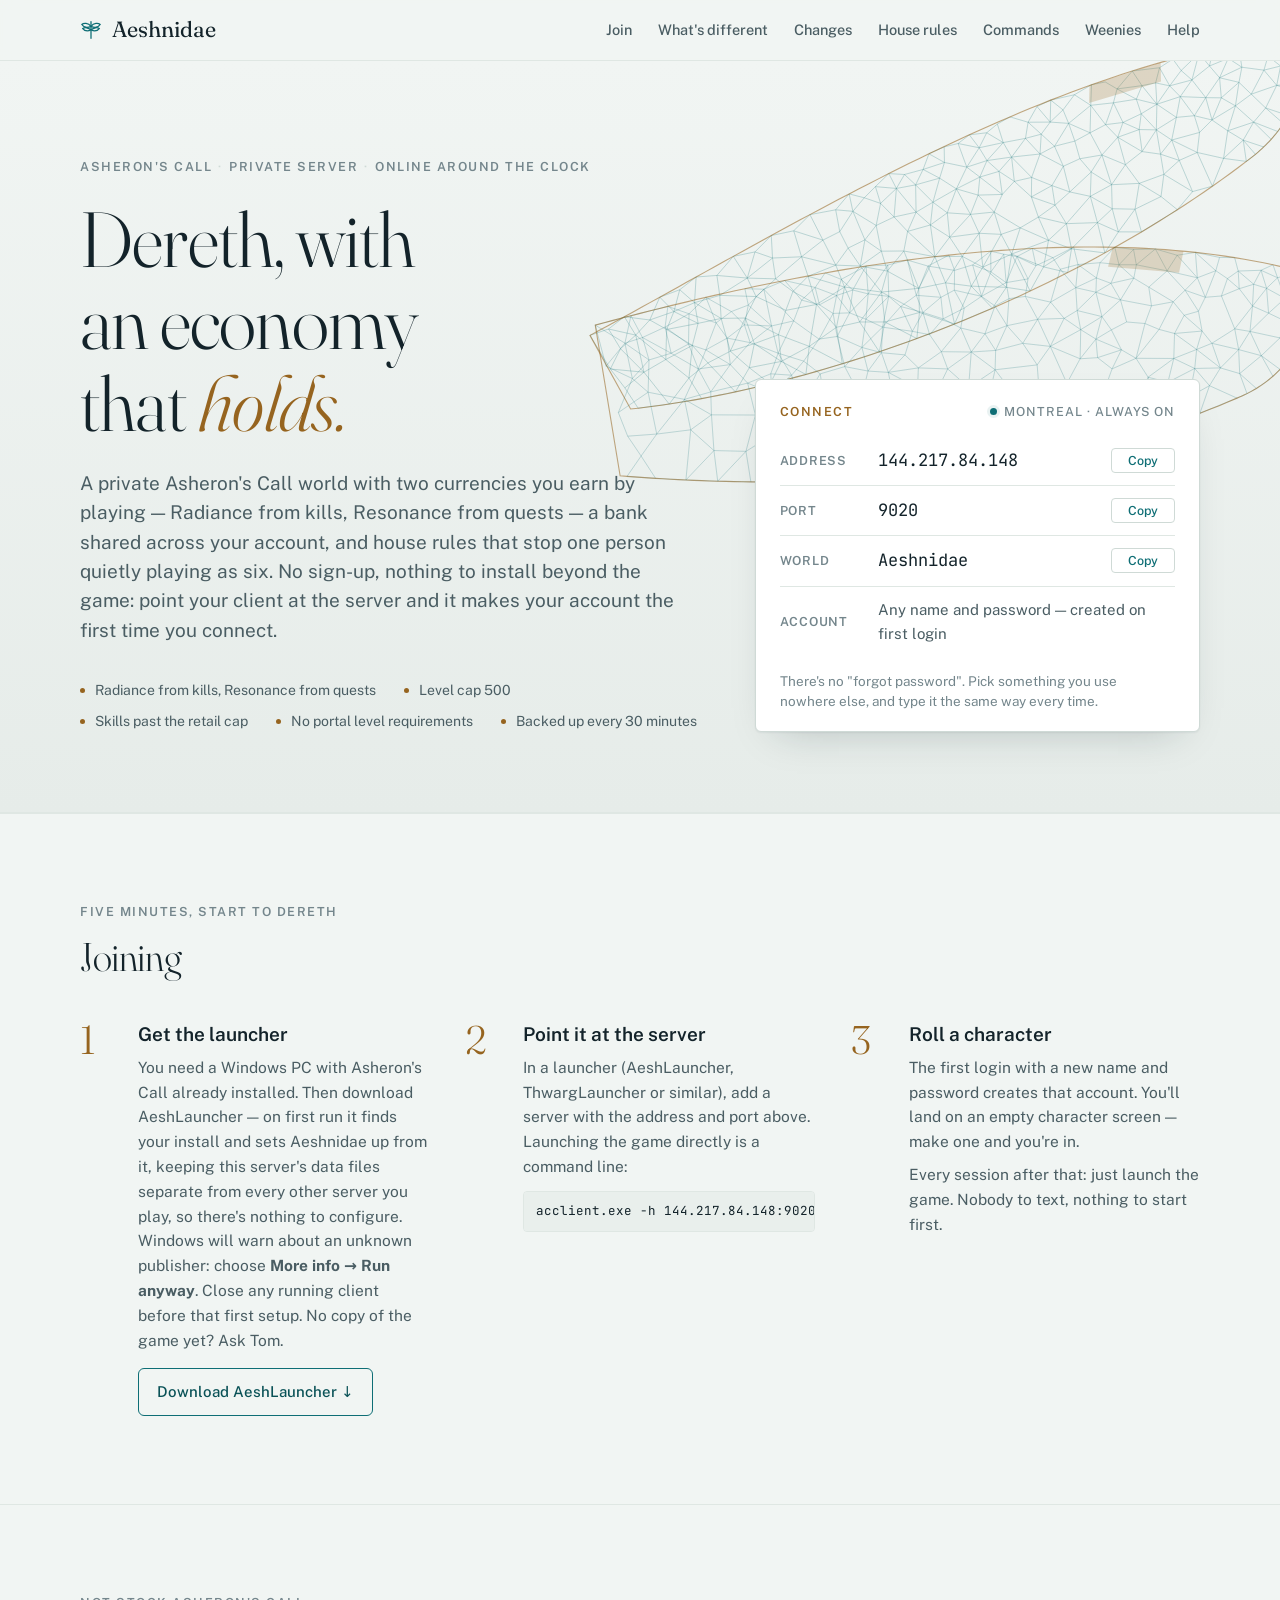
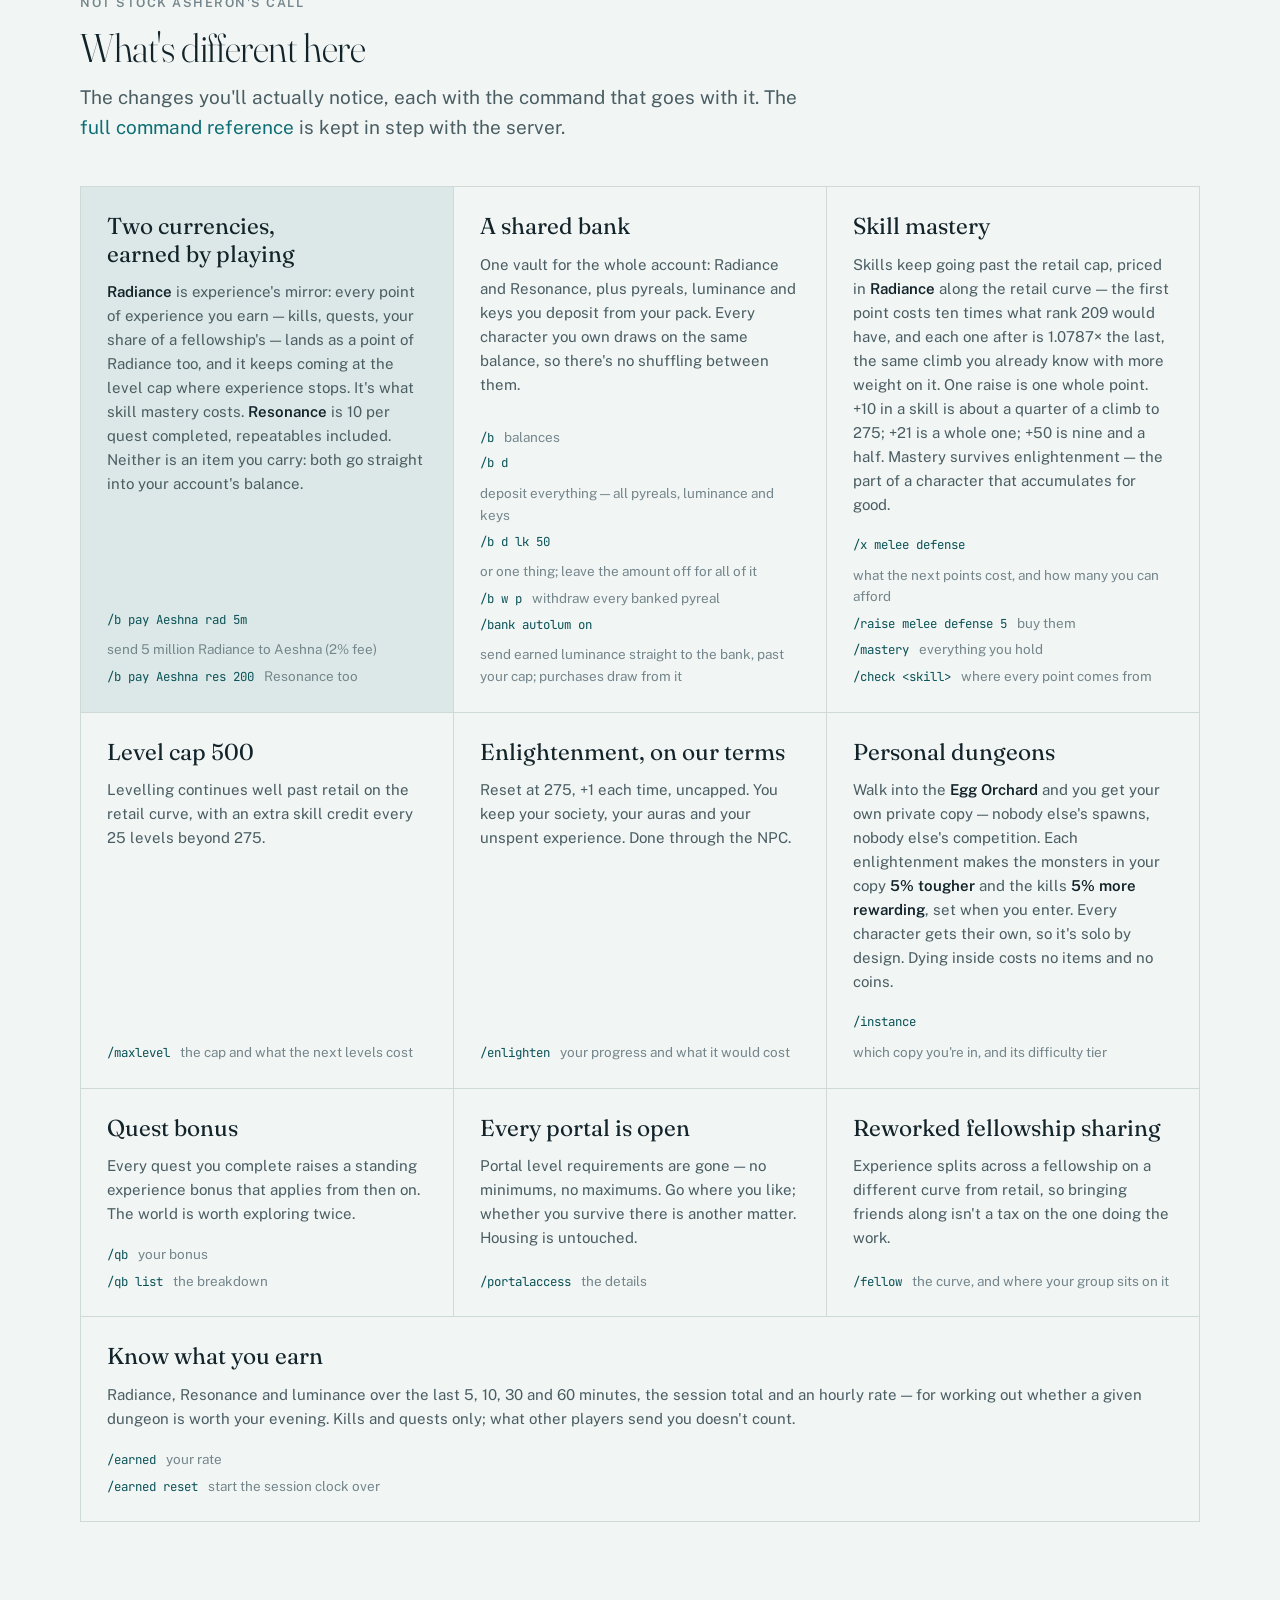
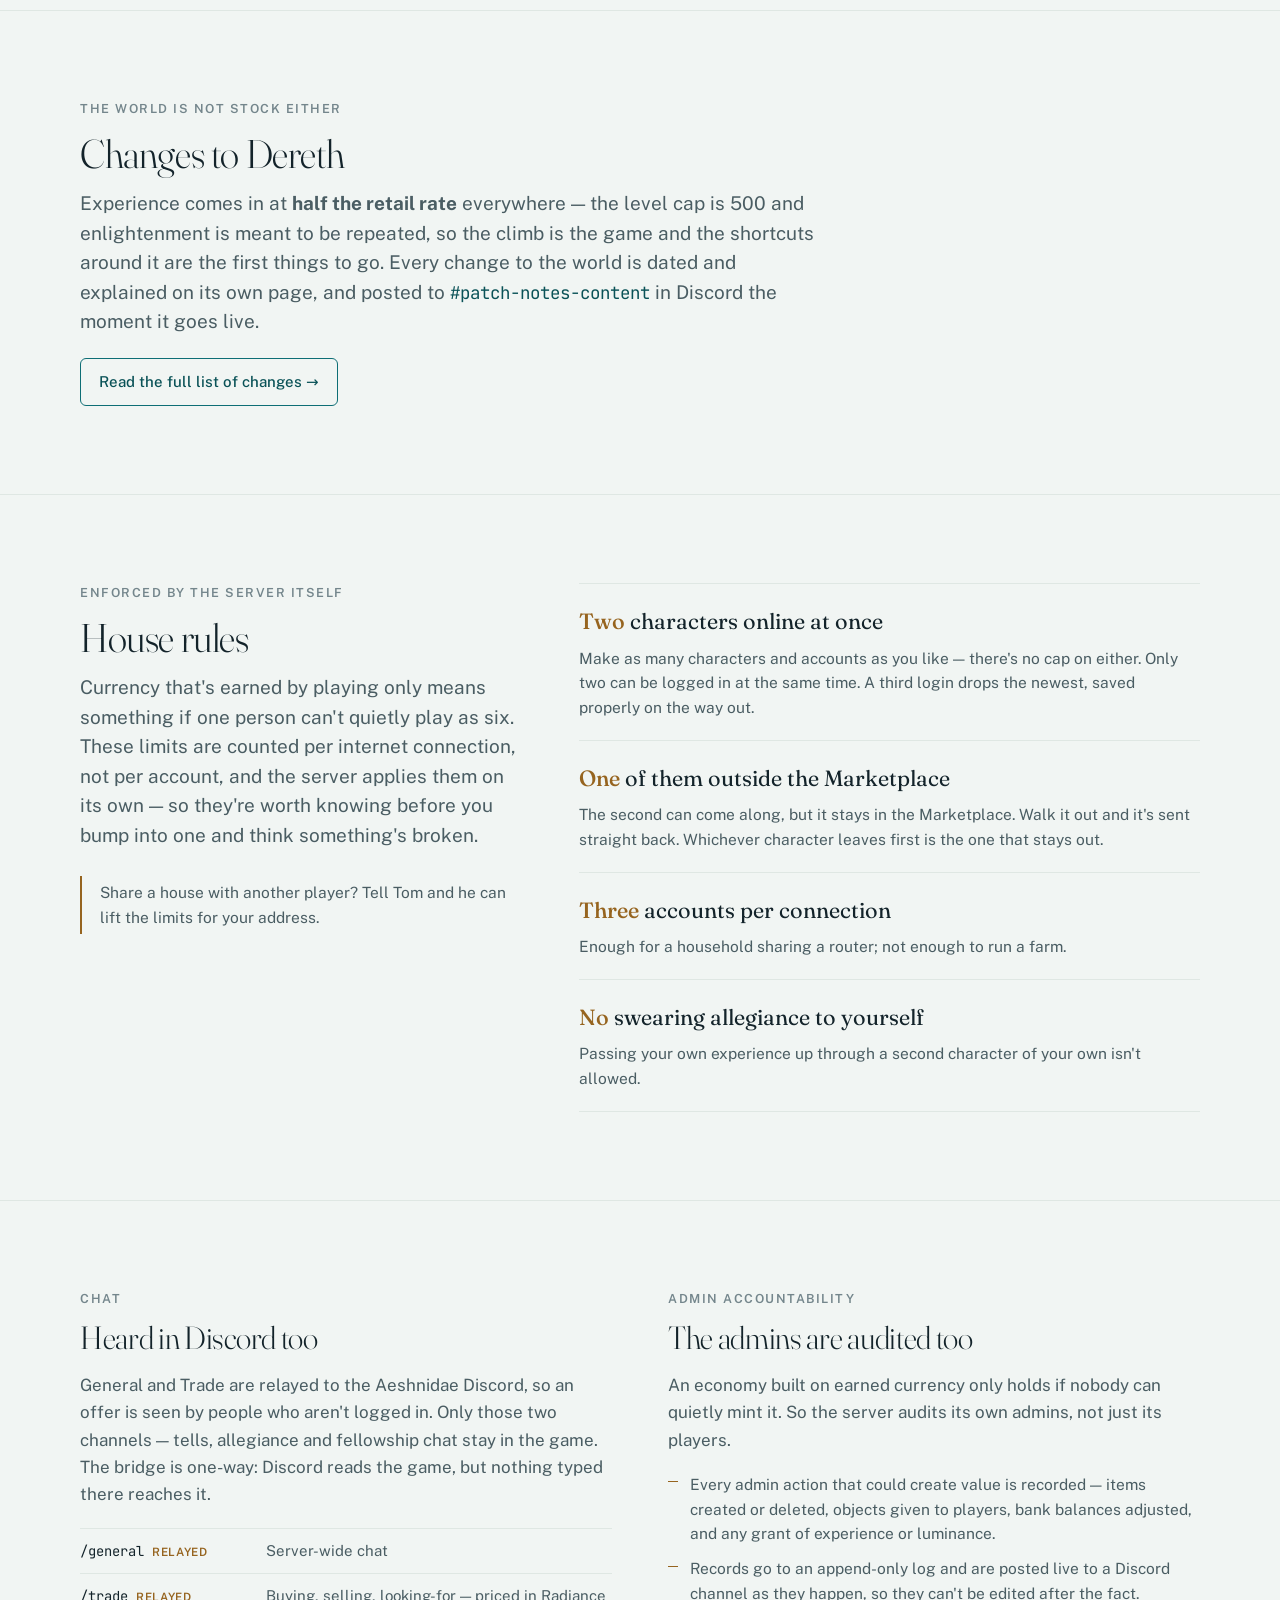
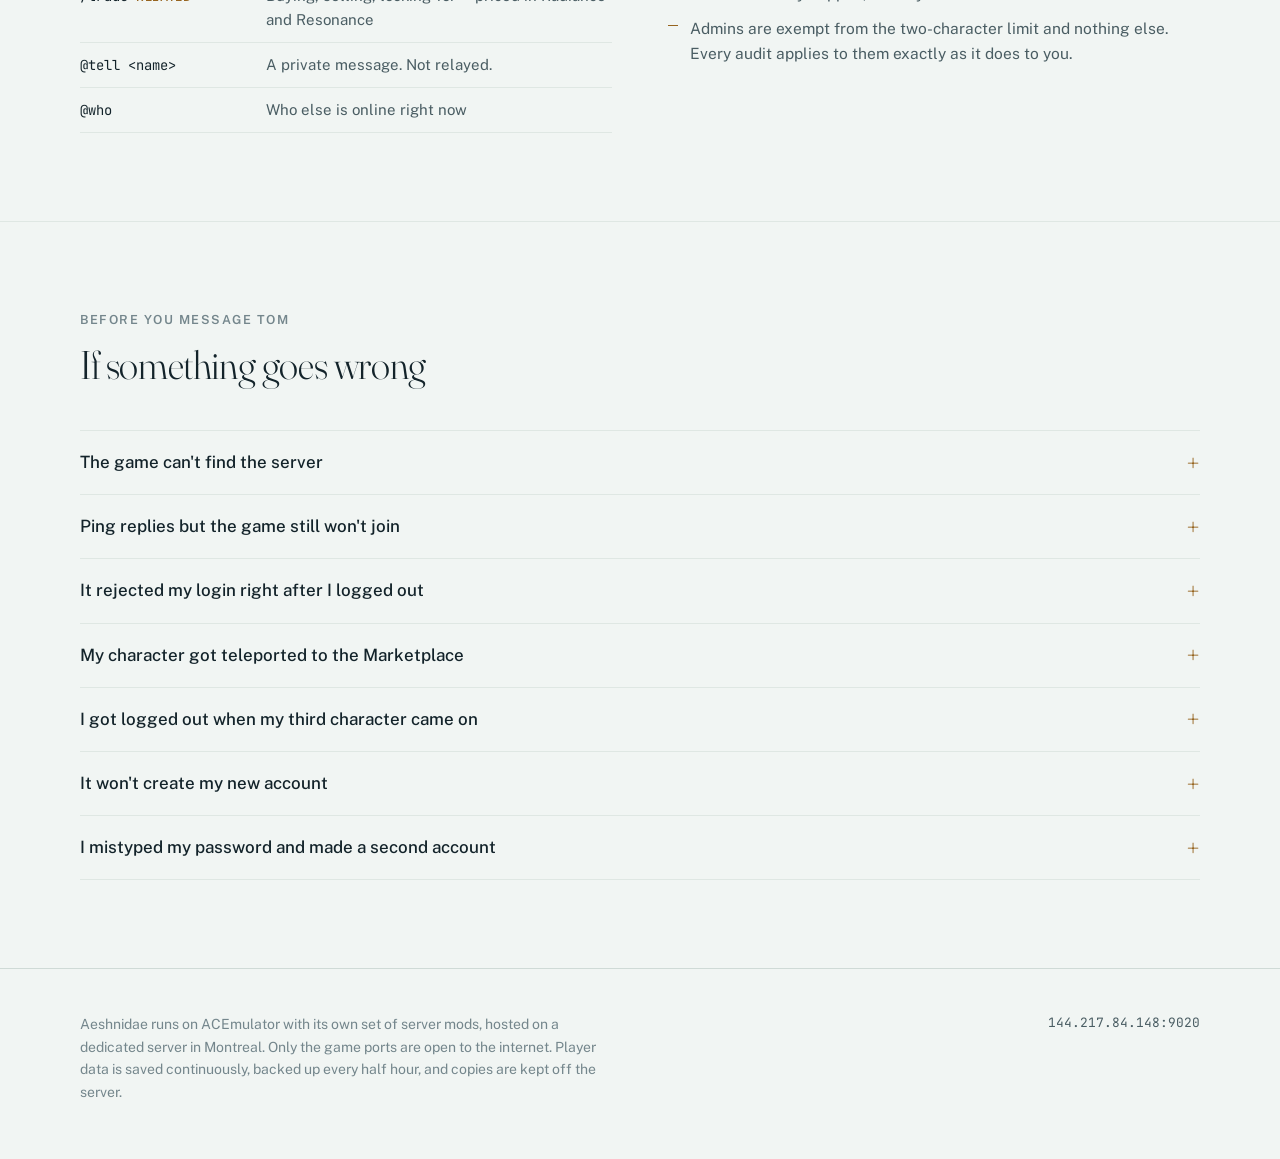
==== commit c4f6b2fc: "Weenie list: every weenie in the world database, searchable Co-Authored-By: Claude Opus 5 <noreply@a" ====
--- a/index.html
+++ b/index.html
@@ -35,6 +35,7 @@
       <a href="changes.html">Changes</a>
       <a href="#rules">House rules</a>
       <a href="commands.html">Commands</a>
+      <a href="weenies.html">Weenies</a>
       <a href="#help">Help</a>
     </nav>
   </div>
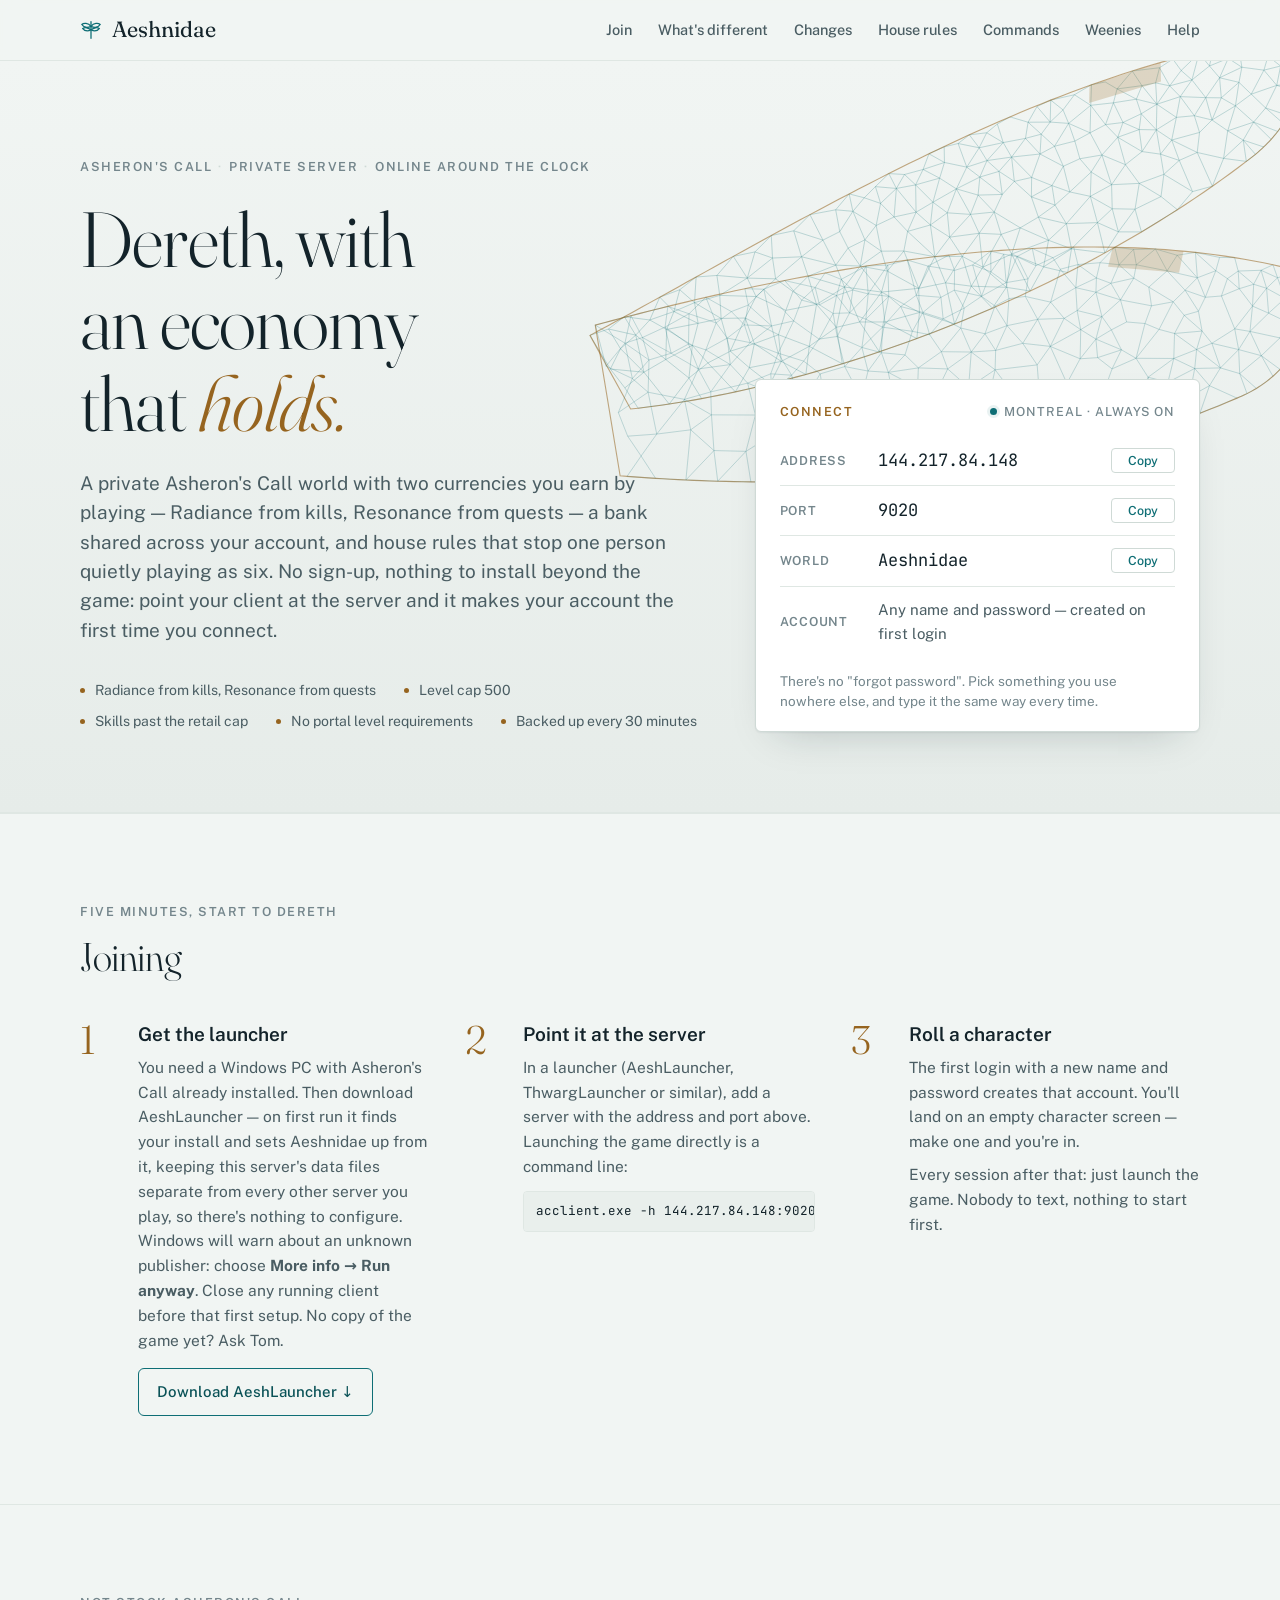
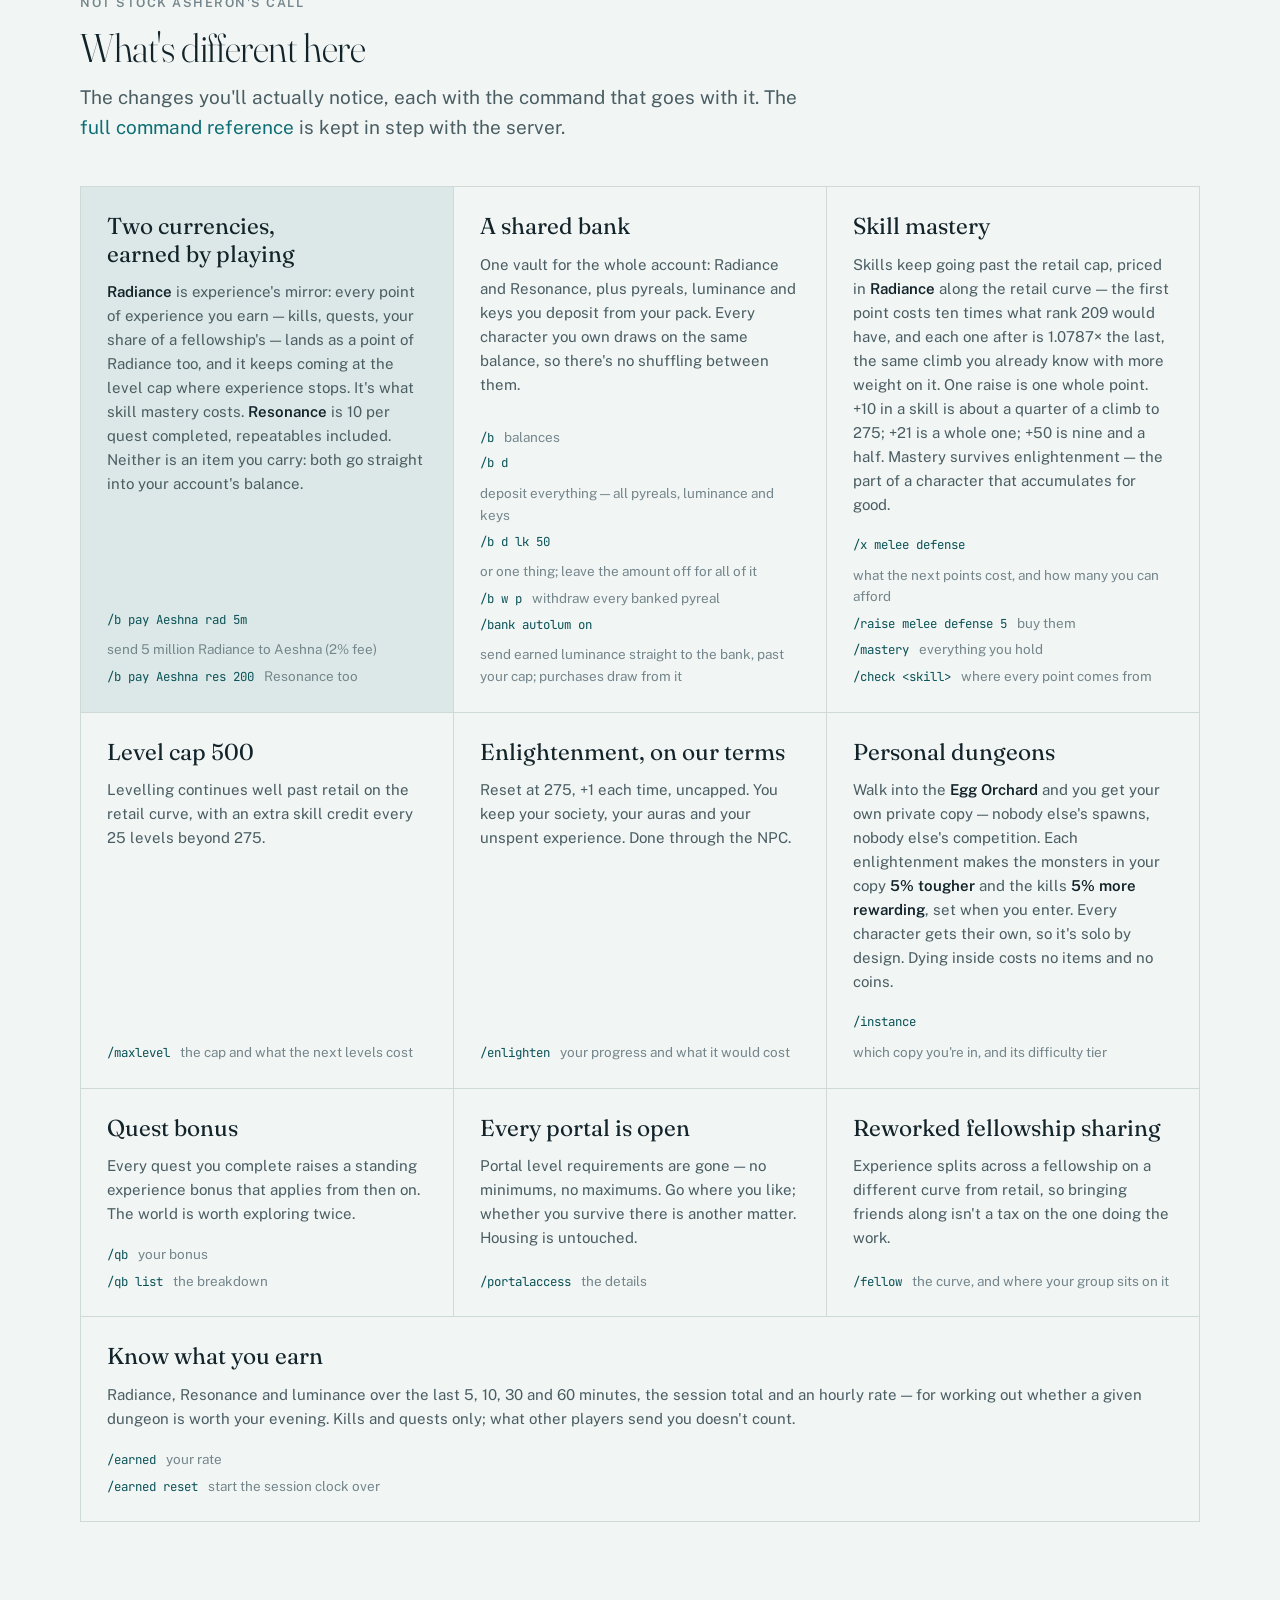
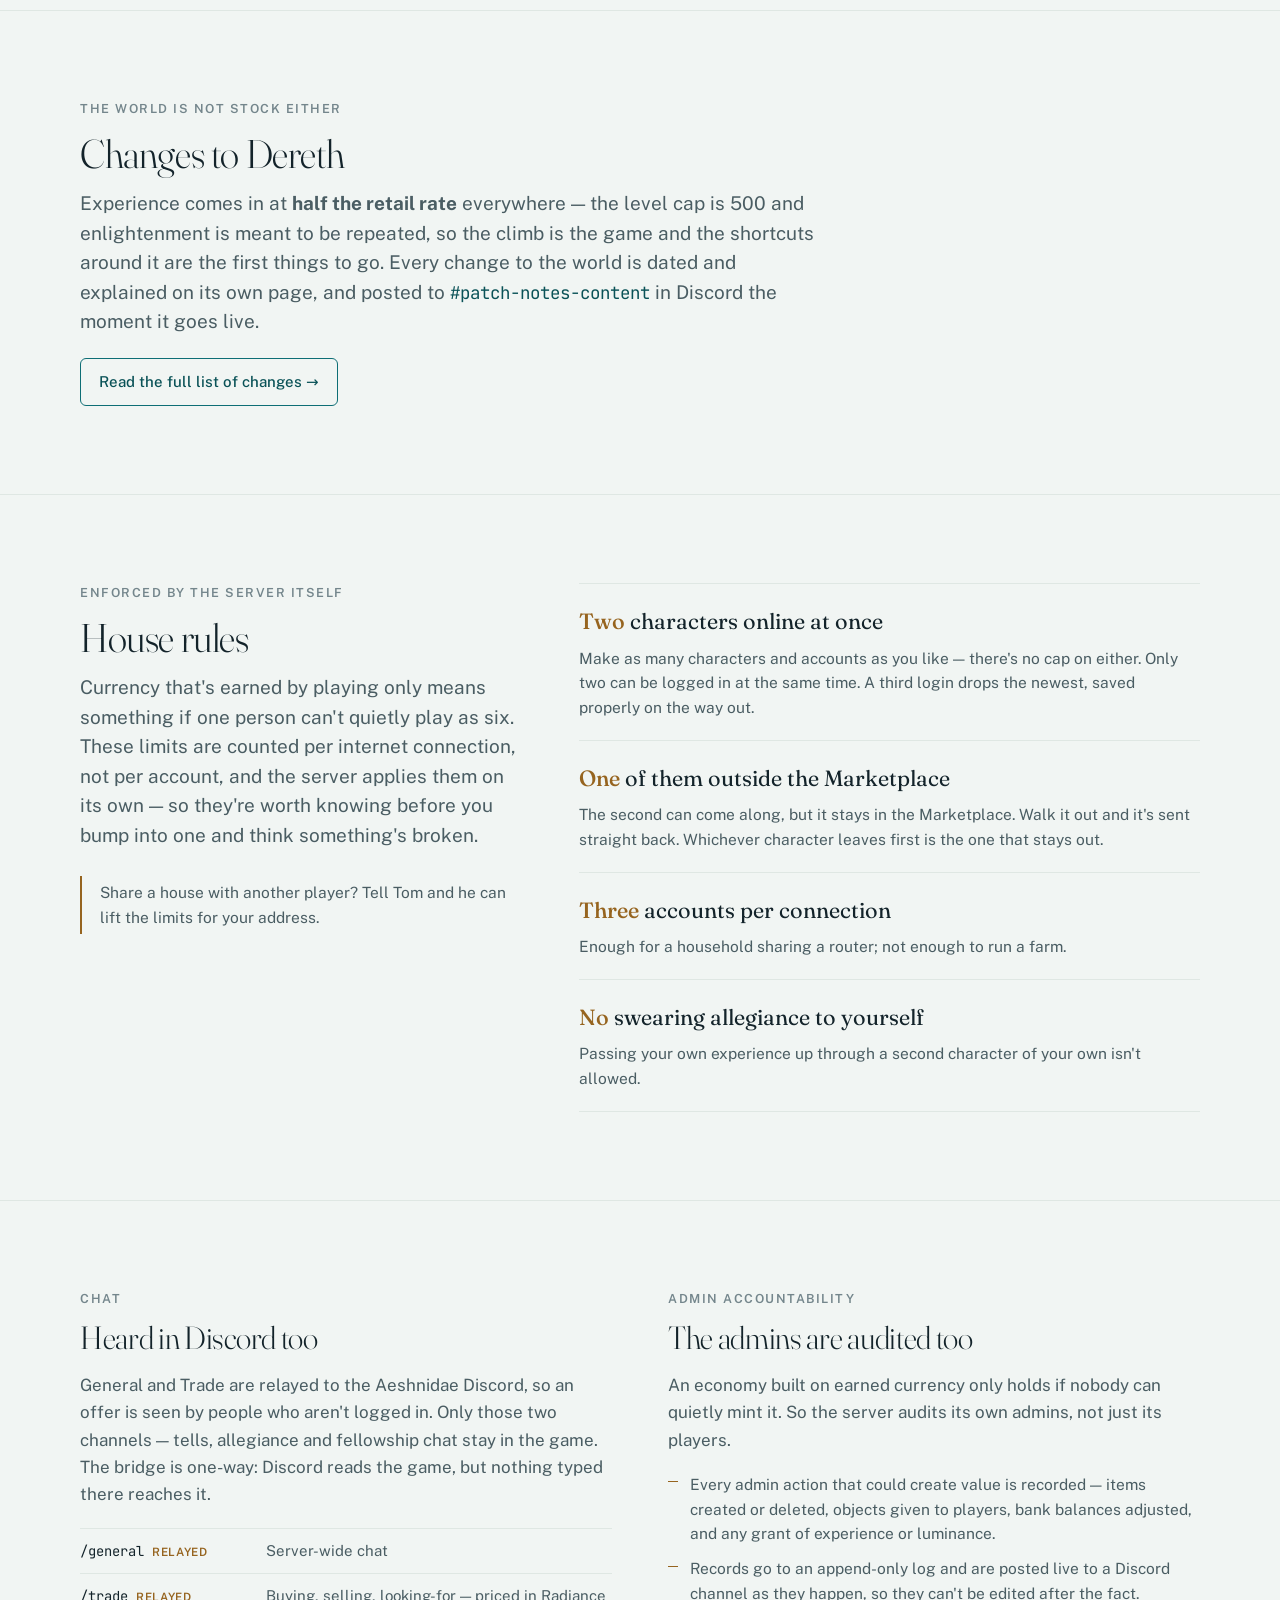
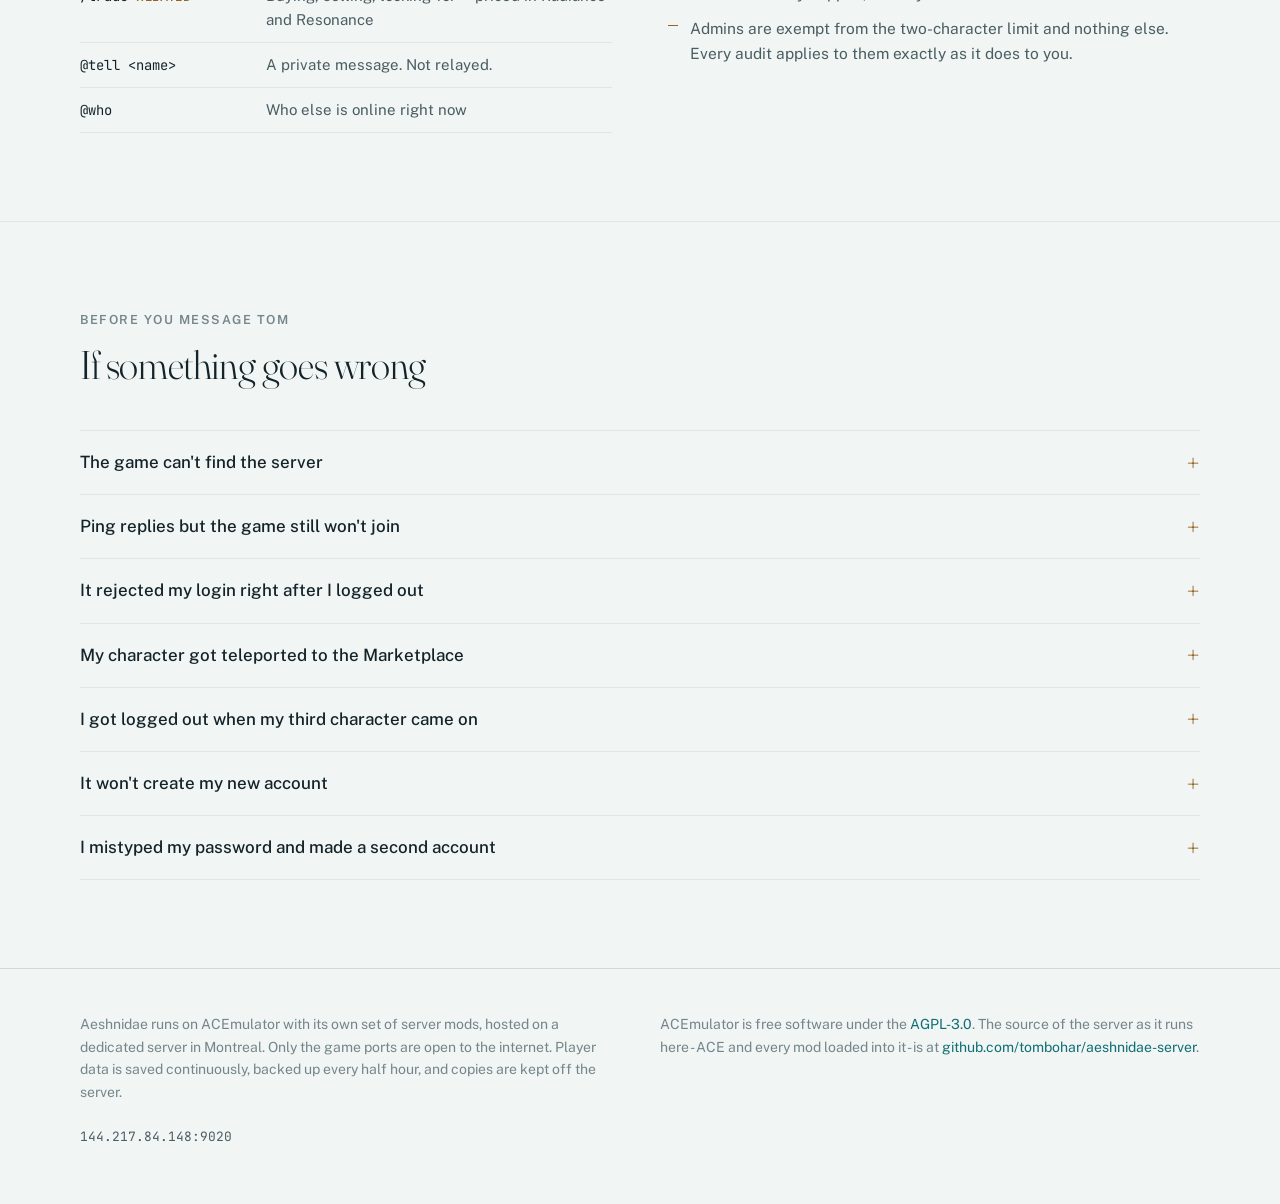
==== commit 0ea347b0: "Footer: AGPL notice and link to the public source repo ACE is AGPL-3.0; players are owed the source " ====
--- a/index.html
+++ b/index.html
@@ -348,6 +348,7 @@
 <footer>
   <div class="wrap">
     <p>Aeshnidae runs on ACEmulator with its own set of server mods, hosted on a dedicated server in Montreal. Only the game ports are open to the internet. Player data is saved continuously, backed up every half hour, and copies are kept off the server.</p>
+    <p>ACEmulator is free software under the <a href="https://www.gnu.org/licenses/agpl-3.0.html">AGPL-3.0</a>. The source of the server as it runs here - ACE and every mod loaded into it - is at <a href="https://github.com/tombohar/aeshnidae-server">github.com/tombohar/aeshnidae-server</a>.</p>
     <p class="mono">144.217.84.148:9020</p>
   </div>
 </footer>
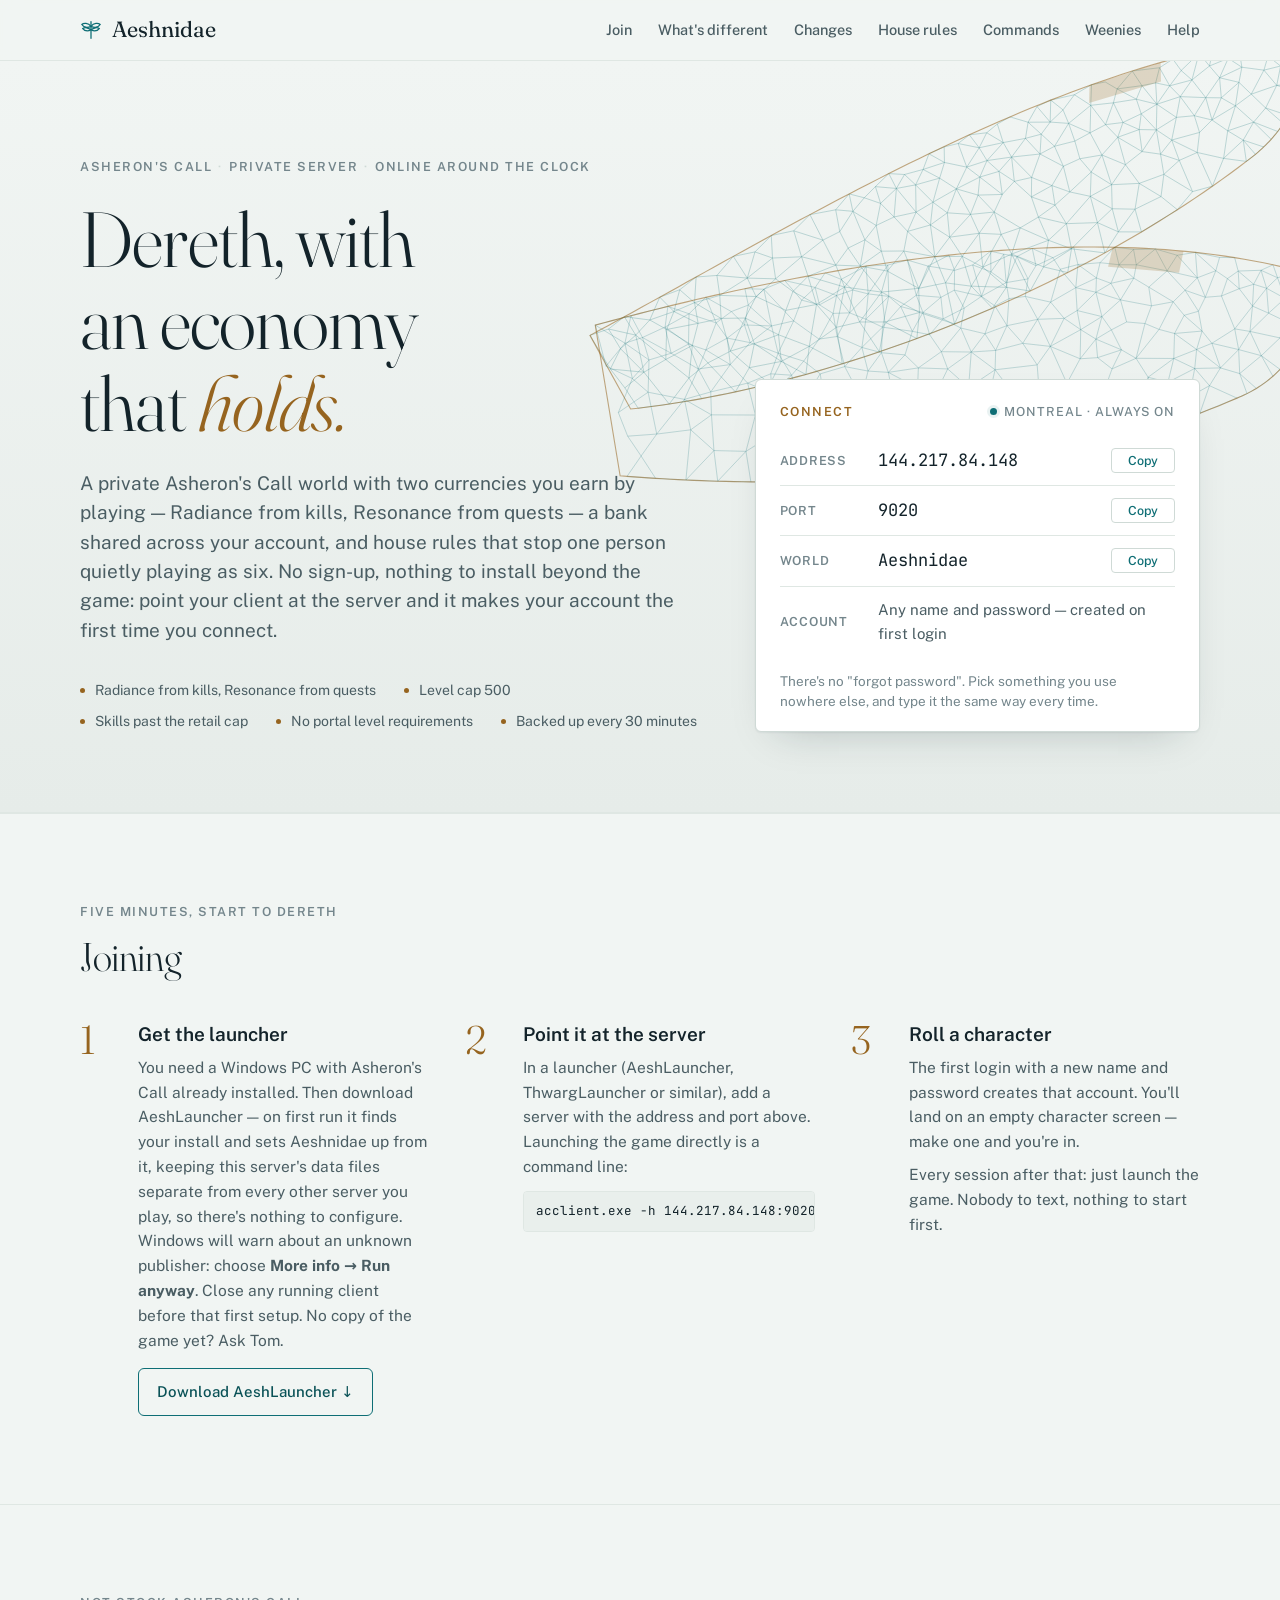
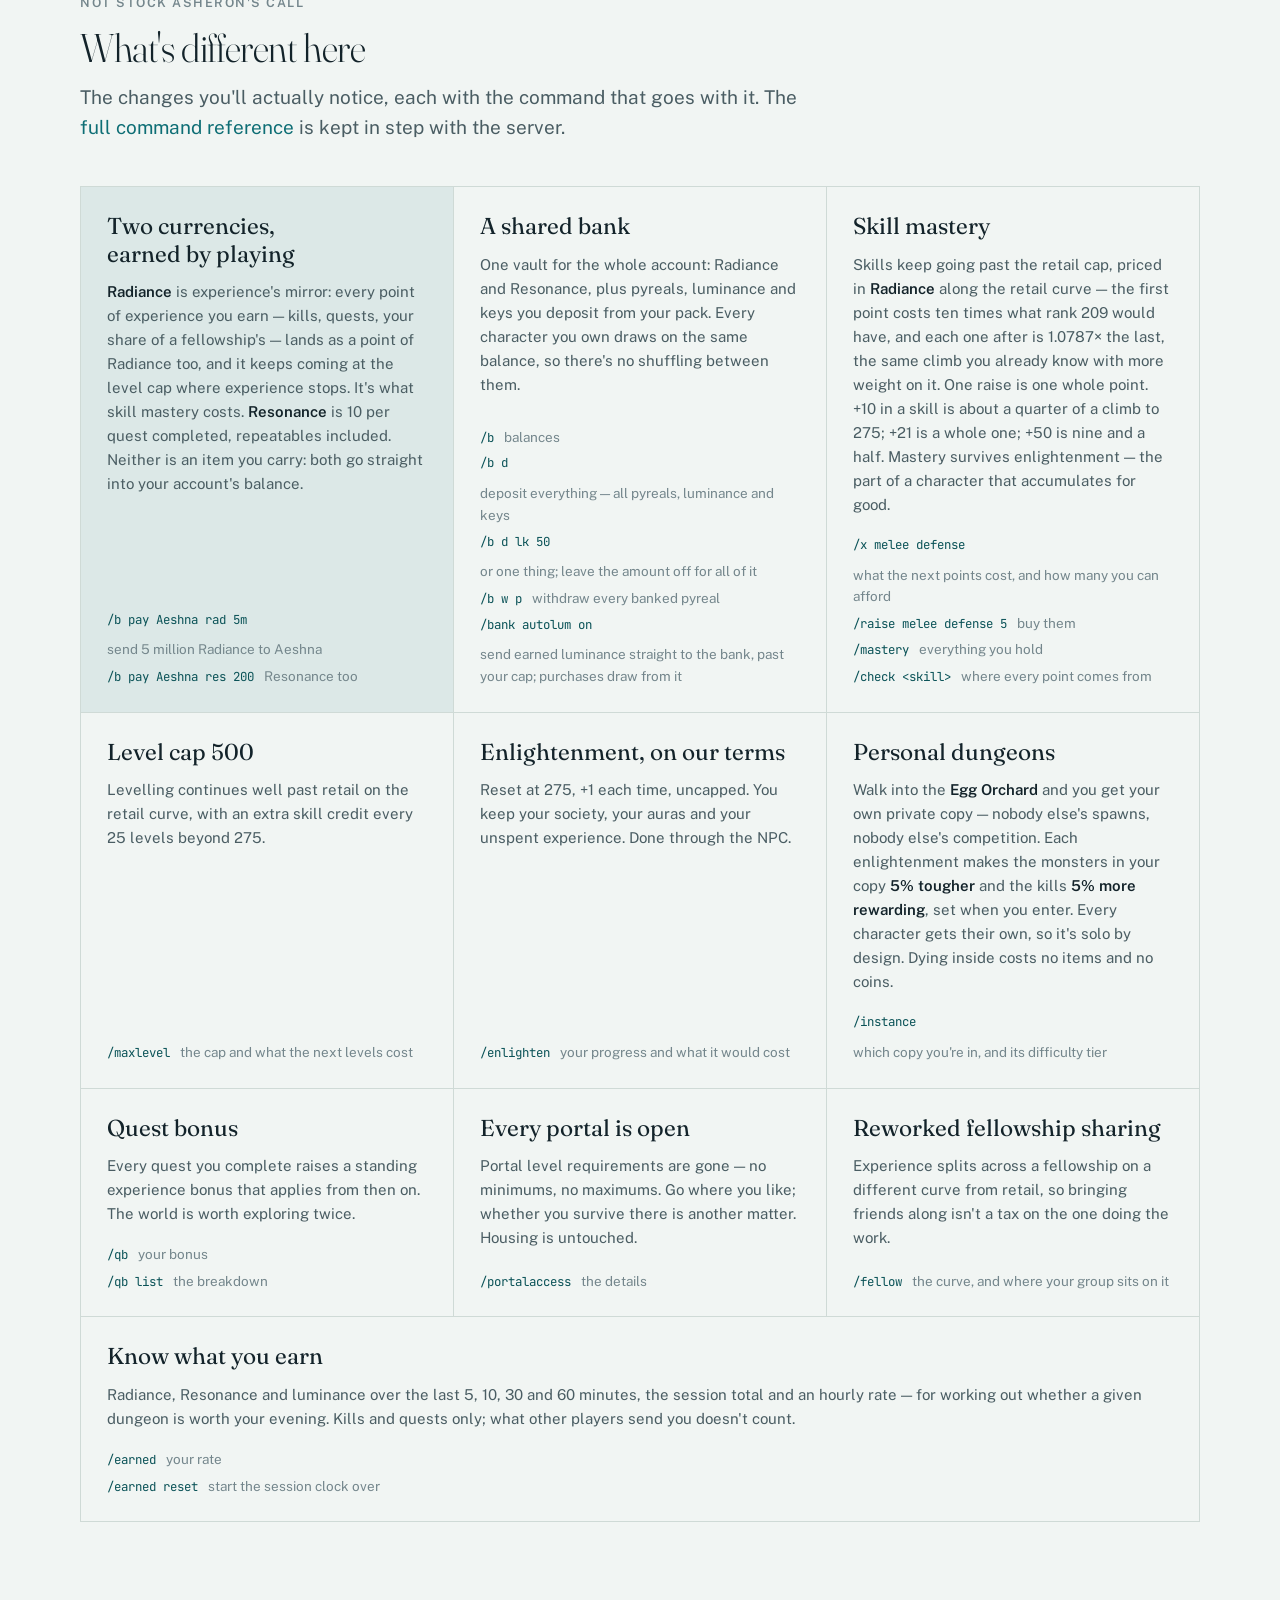
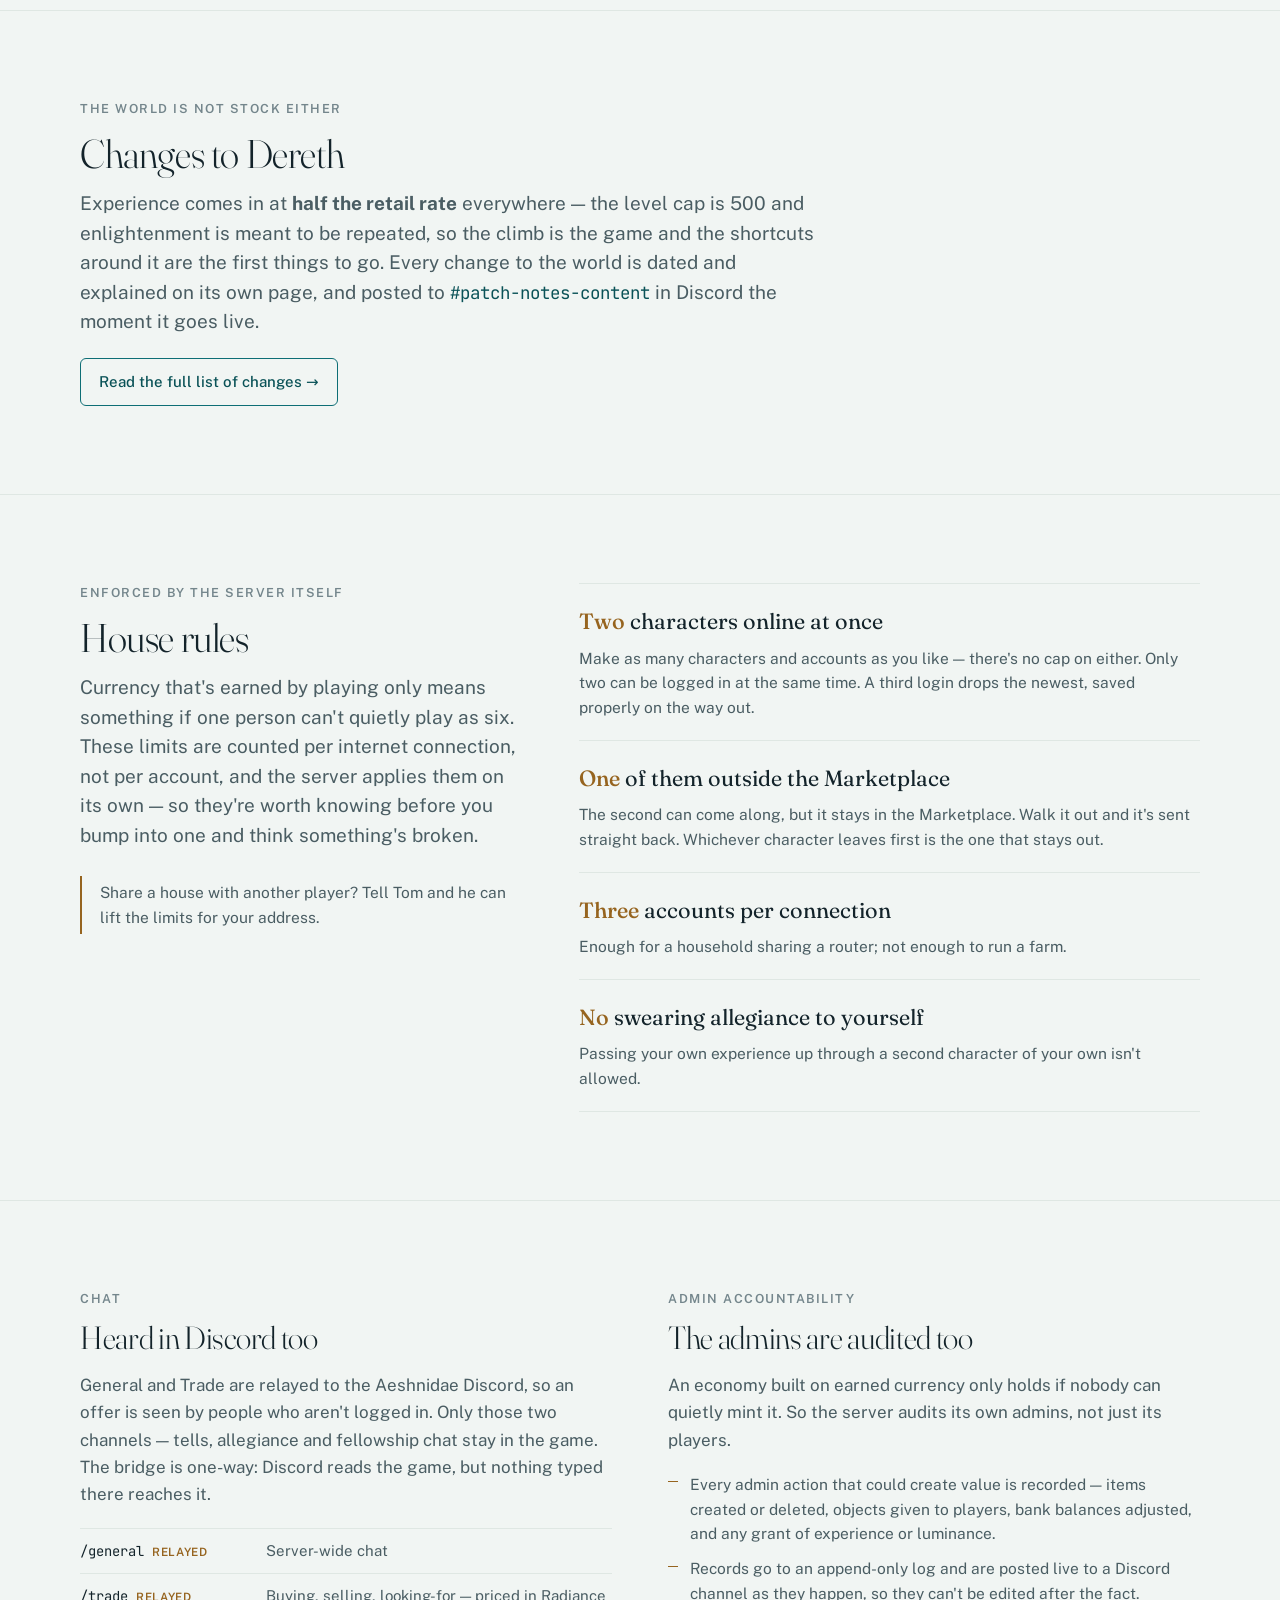
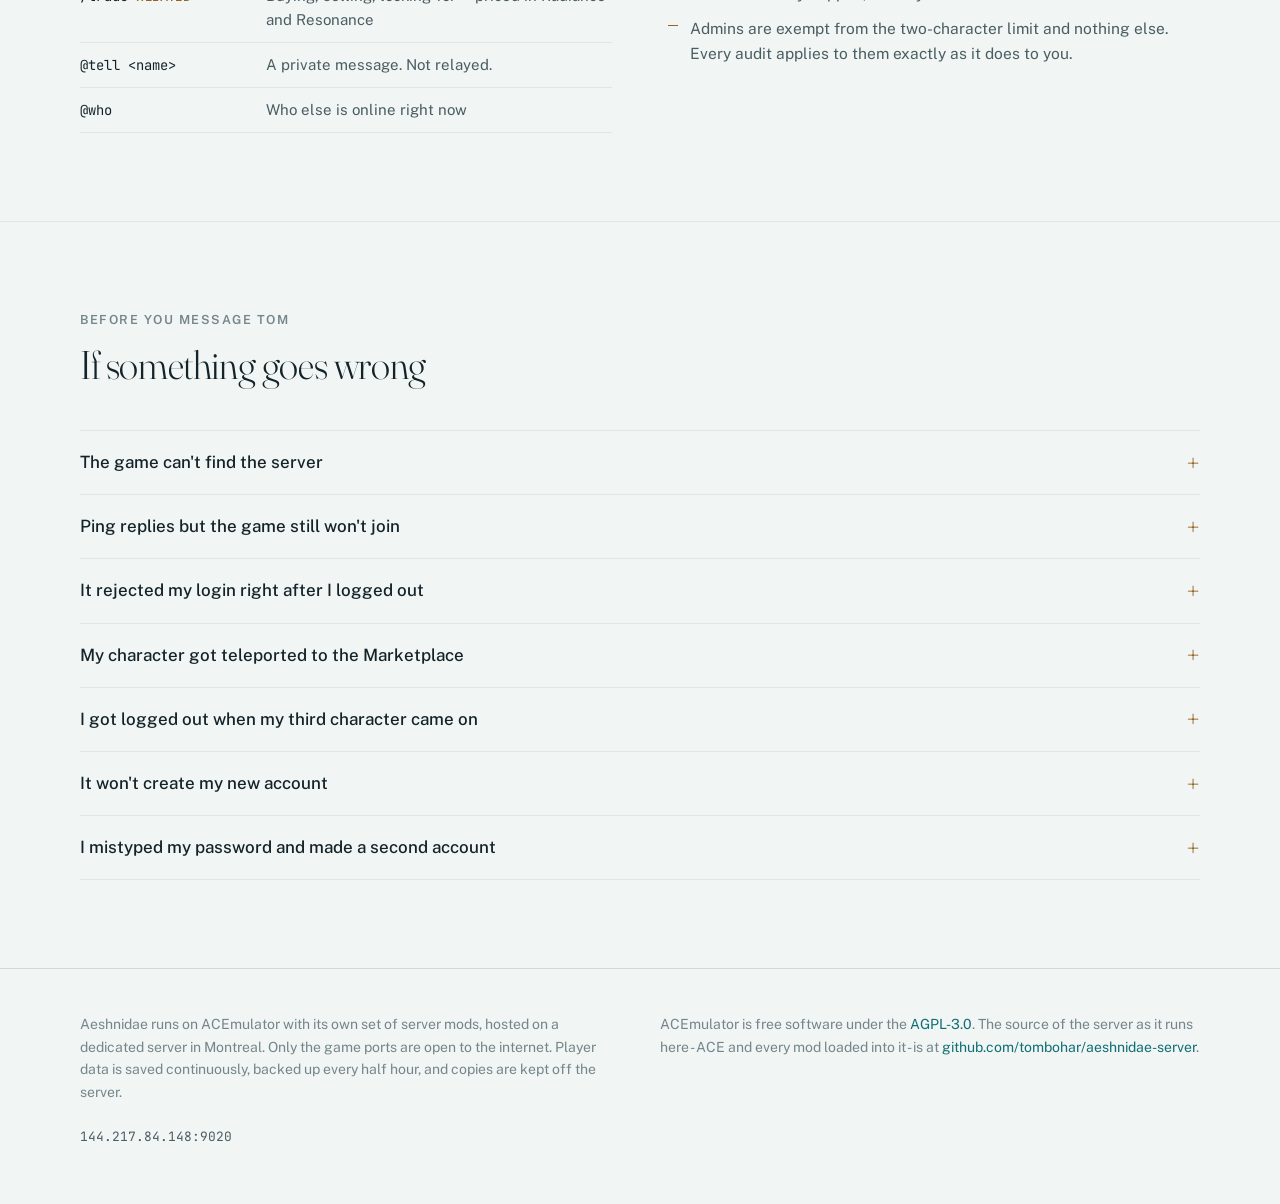
==== commit 7977557b: "Front page: /b pay has no fee Co-Authored-By: Claude Opus 5 <noreply@anthropic.com>" ====
--- a/index.html
+++ b/index.html
@@ -141,7 +141,7 @@
         <h3>Two currencies, earned by playing</h3>
         <p><strong>Radiance</strong> is experience's mirror: every point of experience you earn — kills, quests, your share of a fellowship's — lands as a point of Radiance too, and it keeps coming at the level cap where experience stops. It's what skill mastery costs. <strong>Resonance</strong> is 10 per quest completed, repeatables included. Neither is an item you carry: both go straight into your account's balance.</p>
         <div class="cmds">
-          <div><code>/b pay Aeshna rad 5m</code><span>send 5 million Radiance to Aeshna (2% fee)</span></div>
+          <div><code>/b pay Aeshna rad 5m</code><span>send 5 million Radiance to Aeshna</span></div>
           <div><code>/b pay Aeshna res 200</code><span>Resonance too</span></div>
         </div>
       </article>
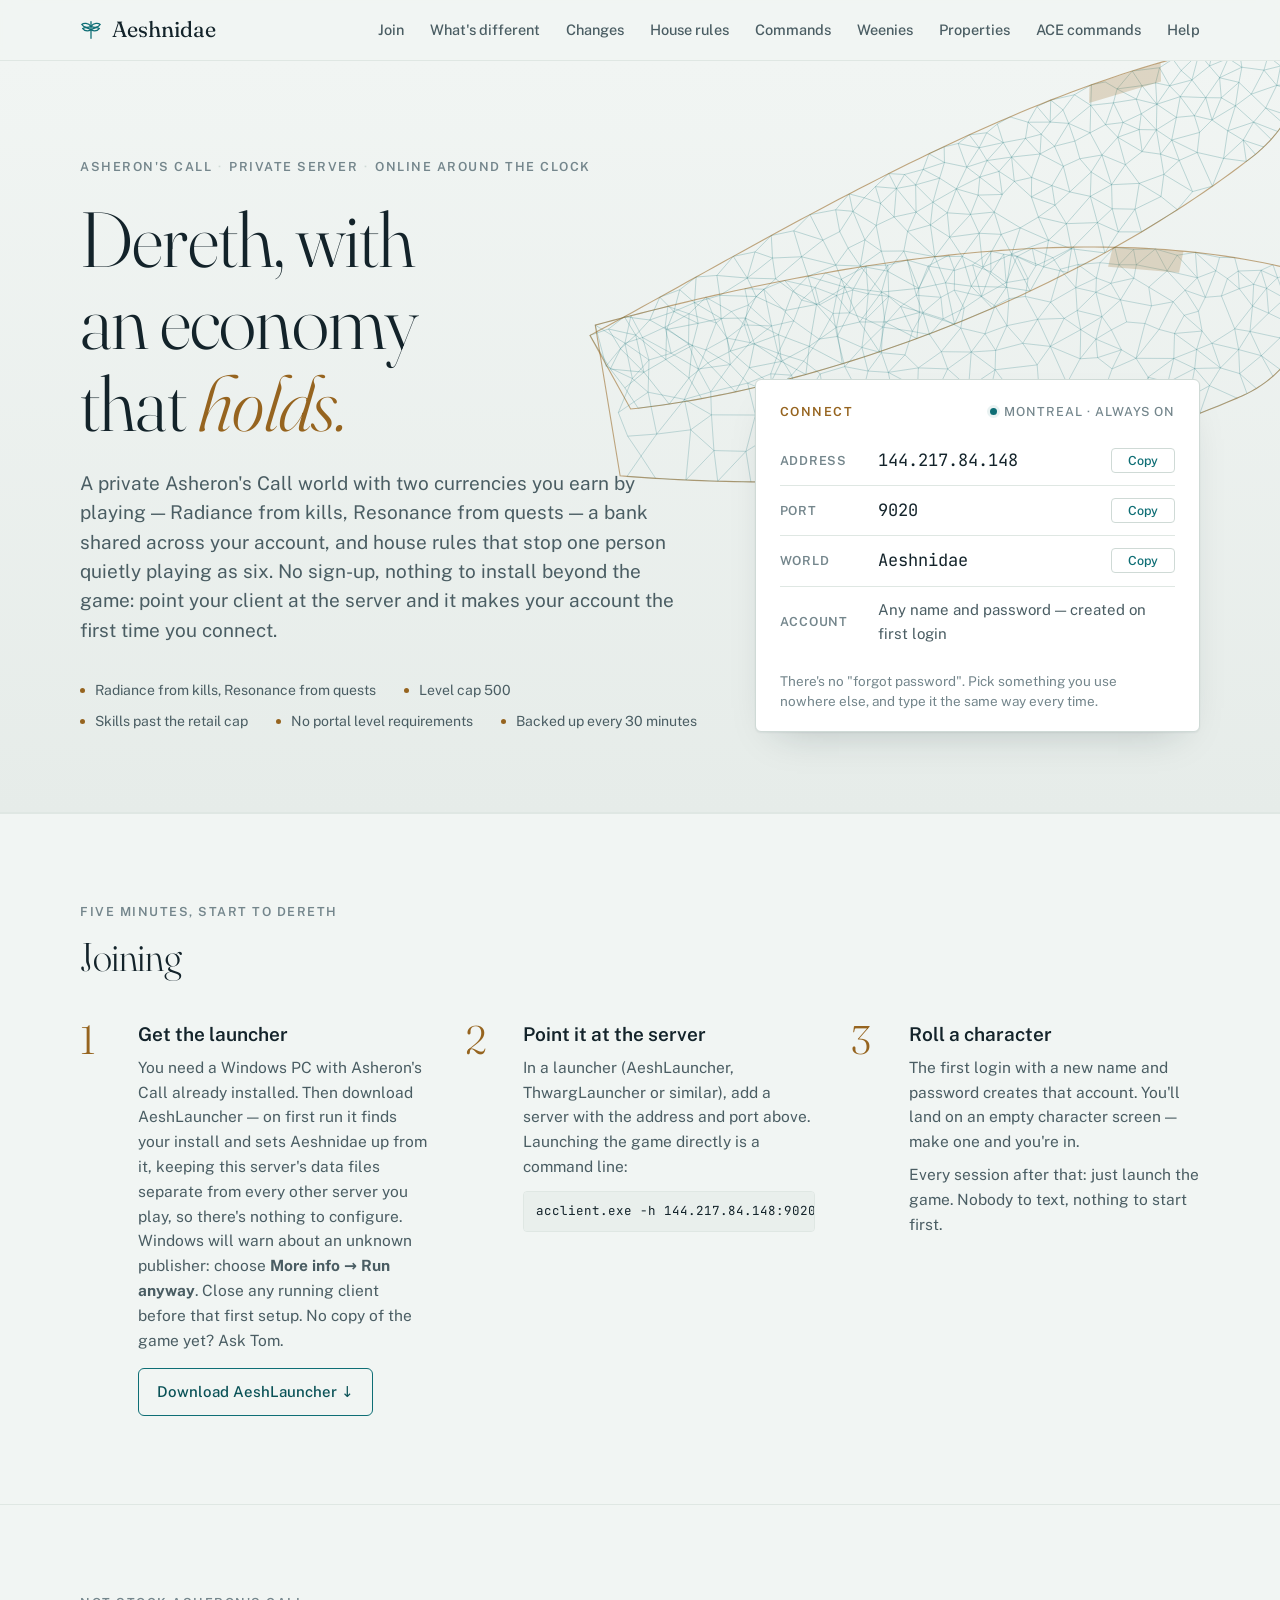
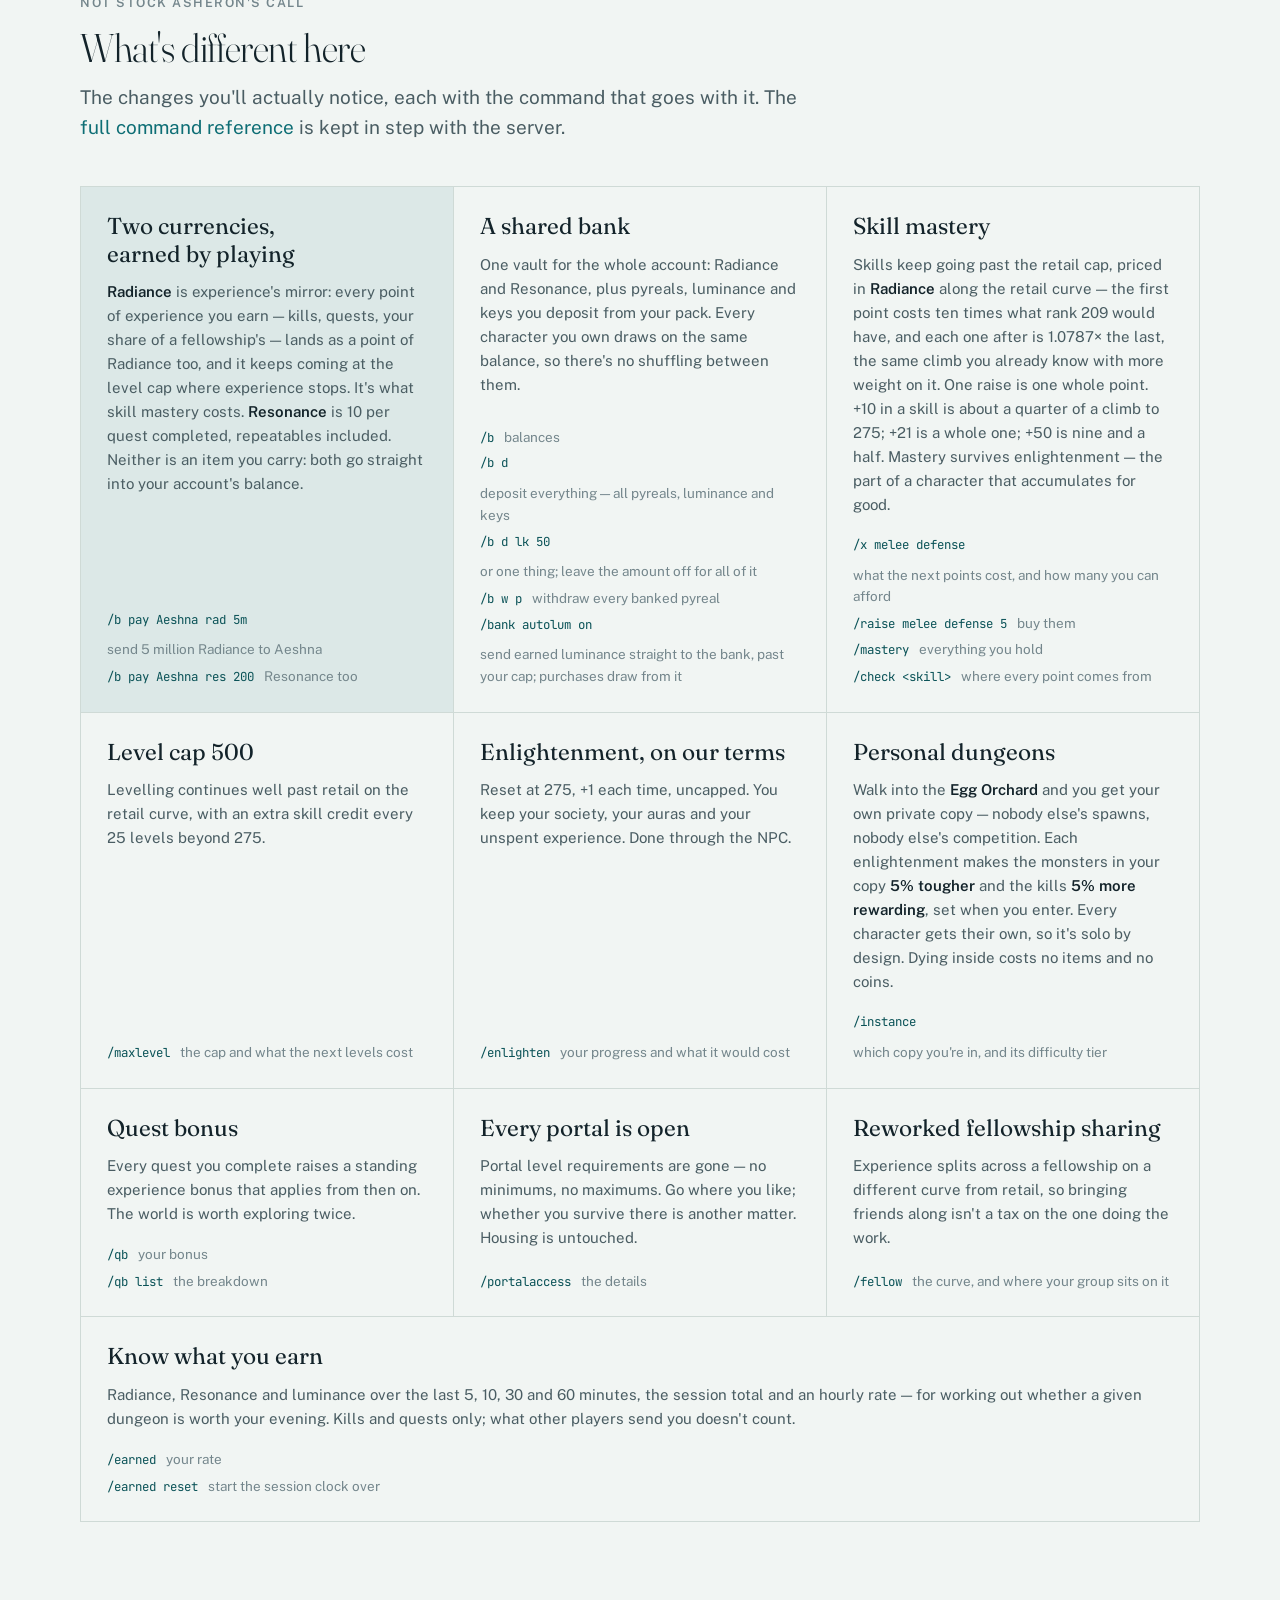
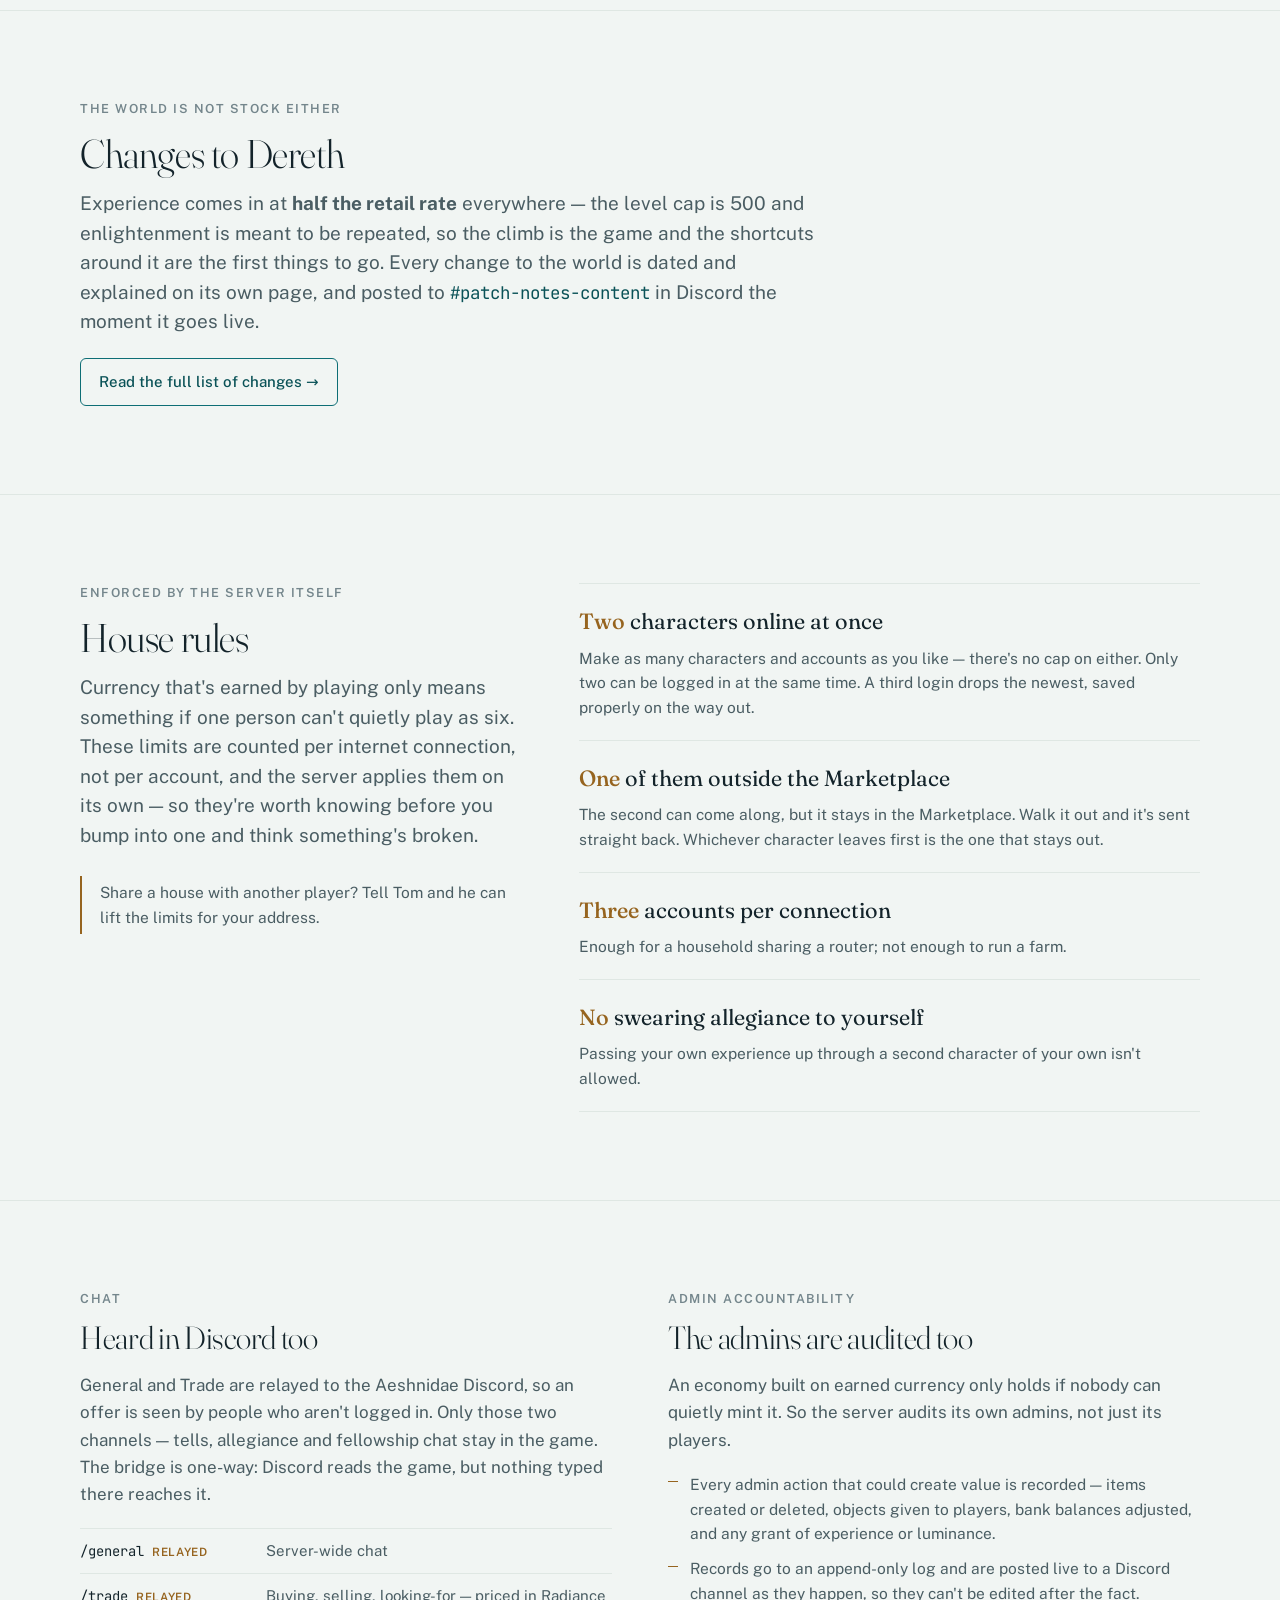
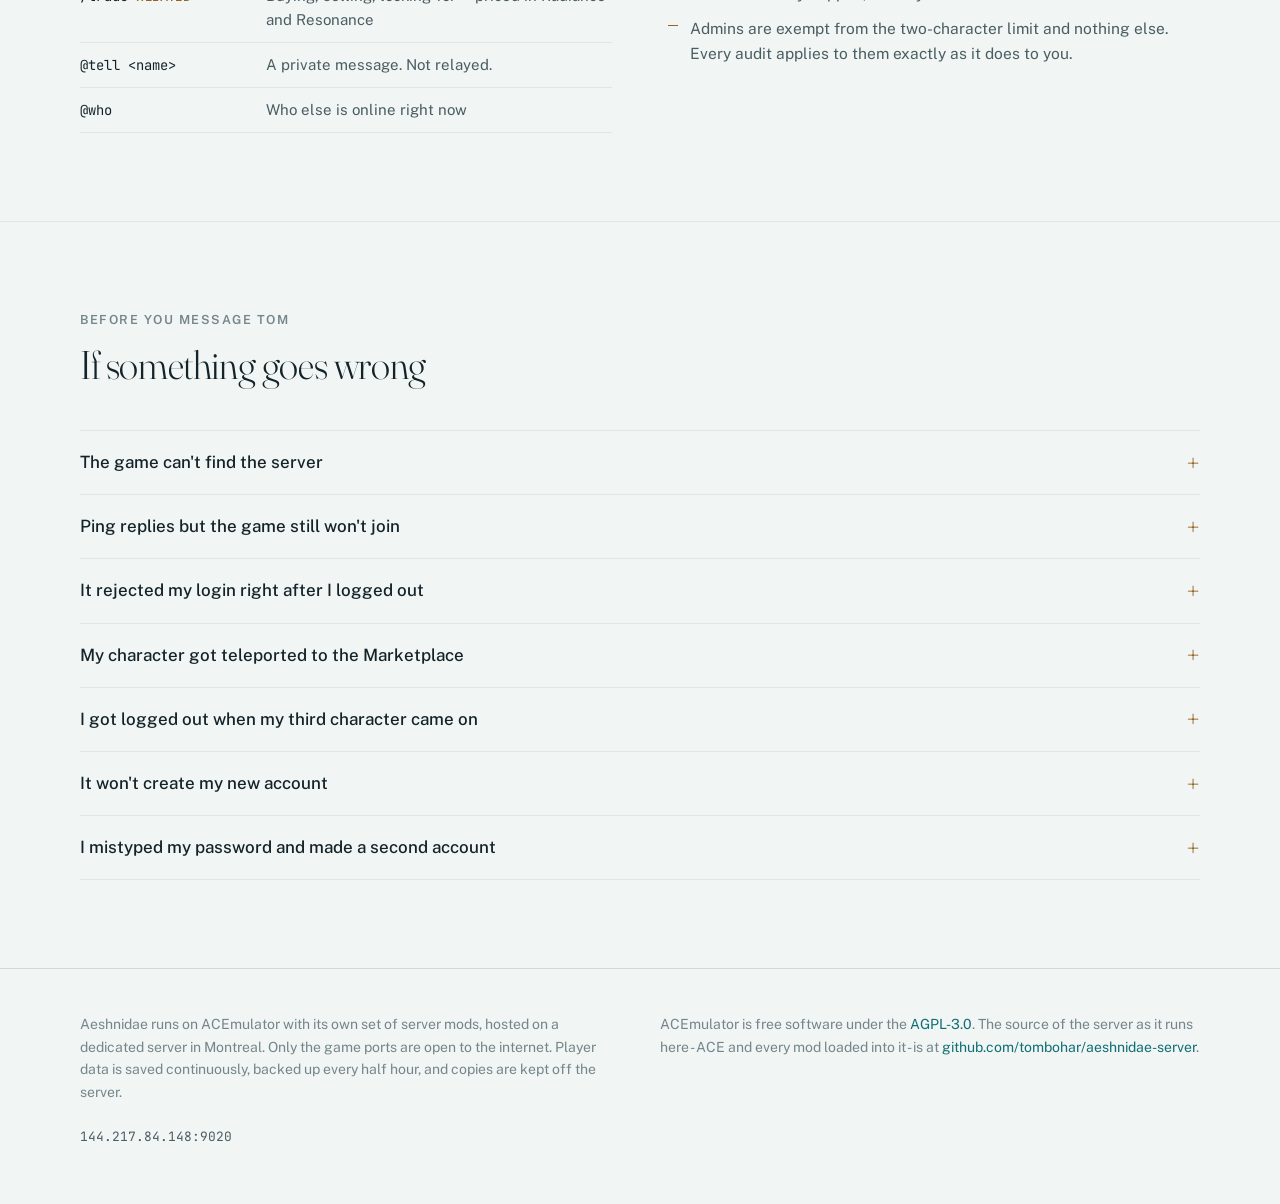
==== commit c4423d65: "Site: a Weenie Properties page and an ACE Commands page Two reference pages that only existed as not" ====
--- a/index.html
+++ b/index.html
@@ -16,6 +16,15 @@
 <link rel="stylesheet" href="https://fonts.googleapis.com/css2?family=Fraunces:ital,opsz,wght@0,9..144,300;0,9..144,400;0,9..144,500;1,9..144,300;1,9..144,400&family=Public+Sans:wght@400;500;600&family=JetBrains+Mono:wght@400;500&display=swap">
 
 <link rel="stylesheet" href="site.css">
+<noscript><style>
+  @media (max-width: 880px) {
+    .nav-toggle { display: none; }
+    .nav .wrap { height: auto; flex-wrap: wrap; padding-block: 10px; gap: 8px 24px; }
+    .nav-links { display: flex; position: static; flex-direction: row; flex-wrap: wrap;
+                 gap: 4px 16px; font-size: 14px; padding: 0; background: none; border: 0; box-shadow: none; }
+    .nav-links a { padding: 2px 0; }
+  }
+</style></noscript>
 </head>
 <body>
 
@@ -29,13 +38,19 @@
       </svg>
       Aeshnidae
     </a>
-    <nav class="nav-links" aria-label="Sections">
+    <button class="nav-toggle" type="button" aria-expanded="false" aria-controls="nav-links" aria-label="Menu">
+      <svg class="i-open" viewBox="0 0 24 24" fill="none" stroke="currentColor" stroke-width="1.8" stroke-linecap="round" aria-hidden="true"><path d="M4 7h16M4 12h16M4 17h16"/></svg>
+      <svg class="i-close" viewBox="0 0 24 24" fill="none" stroke="currentColor" stroke-width="1.8" stroke-linecap="round" aria-hidden="true"><path d="M6 6l12 12M18 6 6 18"/></svg>
+    </button>
+    <nav class="nav-links" id="nav-links" aria-label="Sections">
       <a href="#join">Join</a>
       <a href="#different">What's different</a>
       <a href="changes.html">Changes</a>
       <a href="#rules">House rules</a>
       <a href="commands.html">Commands</a>
       <a href="weenies.html">Weenies</a>
+      <a href="properties.html">Properties</a>
+      <a href="ace-commands.html">ACE commands</a>
       <a href="#help">Help</a>
     </nav>
   </div>
@@ -524,5 +539,23 @@
     if (document.fonts && document.fonts.ready) document.fonts.ready.then(function () { if (Math.abs(hero.clientHeight - H) > 2) { instant = true; layout(); } });
   })();
 </script>
+<script>
+// The menu button only exists under 760px; above it the CSS shows the links
+// whatever the data-open state is, so nothing here has to run on resize.
+(function () {
+  var t = document.querySelector(".nav-toggle"), n = document.getElementById("nav-links");
+  if (!t || !n) return;
+  function set(open) {
+    t.setAttribute("aria-expanded", open ? "true" : "false");
+    if (open) n.setAttribute("data-open", ""); else n.removeAttribute("data-open");
+  }
+  t.addEventListener("click", function () { set(t.getAttribute("aria-expanded") !== "true"); });
+  n.addEventListener("click", function (e) { if (e.target.closest("a")) set(false); });
+  document.addEventListener("click", function (e) { if (!e.target.closest(".nav")) set(false); });
+  document.addEventListener("keydown", function (e) {
+    if (e.key === "Escape" && t.getAttribute("aria-expanded") === "true") { set(false); t.focus(); }
+  });
+})();
+</script>
 </body>
 </html>
--- a/site.css
+++ b/site.css
@@ -148,7 +148,36 @@
   .nav-links { display: flex; gap: 26px; font-size: 14.5px; font-weight: 500; }
   .nav-links a { color: var(--ink-soft); }
   .nav-links a:hover { color: var(--ink); text-decoration: none; }
-  @media (max-width: 640px) { .nav-links { display: none; } }
+  @media (max-width: 980px) { .nav-links { gap: 16px; font-size: 13.5px; } }
+
+  /* Under 880px the links fold behind a menu button. They used to be display:none
+     with nothing in their place, which left Commands and Weenies unreachable on a phone. */
+  .nav-toggle { display: none; }
+  @media (max-width: 880px) {
+    .nav .wrap { position: relative; }
+    .nav-toggle {
+      display: inline-flex; align-items: center; justify-content: center;
+      flex: none; width: 44px; height: 44px; margin-right: -8px;
+      background: transparent; border: 1px solid var(--line); border-radius: 8px;
+      color: var(--ink-soft); cursor: pointer;
+    }
+    .nav-toggle:hover { color: var(--ink); border-color: var(--accent); }
+    .nav-toggle svg { width: 20px; height: 20px; }
+    .nav-toggle .i-close { display: none; }
+    .nav-toggle[aria-expanded="true"] { color: var(--ink); border-color: var(--accent); background: var(--accent-wash); }
+    .nav-toggle[aria-expanded="true"] .i-open { display: none; }
+    .nav-toggle[aria-expanded="true"] .i-close { display: block; }
+    .nav-links {
+      display: none; flex-direction: column; gap: 0; font-size: 16px;
+      position: absolute; top: calc(100% + 8px); left: 0; right: 0;
+      background: var(--surface); border: 1px solid var(--line); border-radius: 10px;
+      padding: 6px; box-shadow: 0 18px 40px -12px rgba(0, 0, 0, .45);
+    }
+    .nav-links[data-open] { display: flex; }
+    .nav-links a { padding: 12px 14px; border-radius: 6px; }
+    .nav-links a:hover { background: var(--surface-alt); text-decoration: none; }
+    .nav-links a[aria-current] { color: var(--ink); background: var(--accent-wash); box-shadow: inset 2px 0 0 var(--accent); }
+  }
 
   /* ---------- Hero ---------- */
   .hero {
